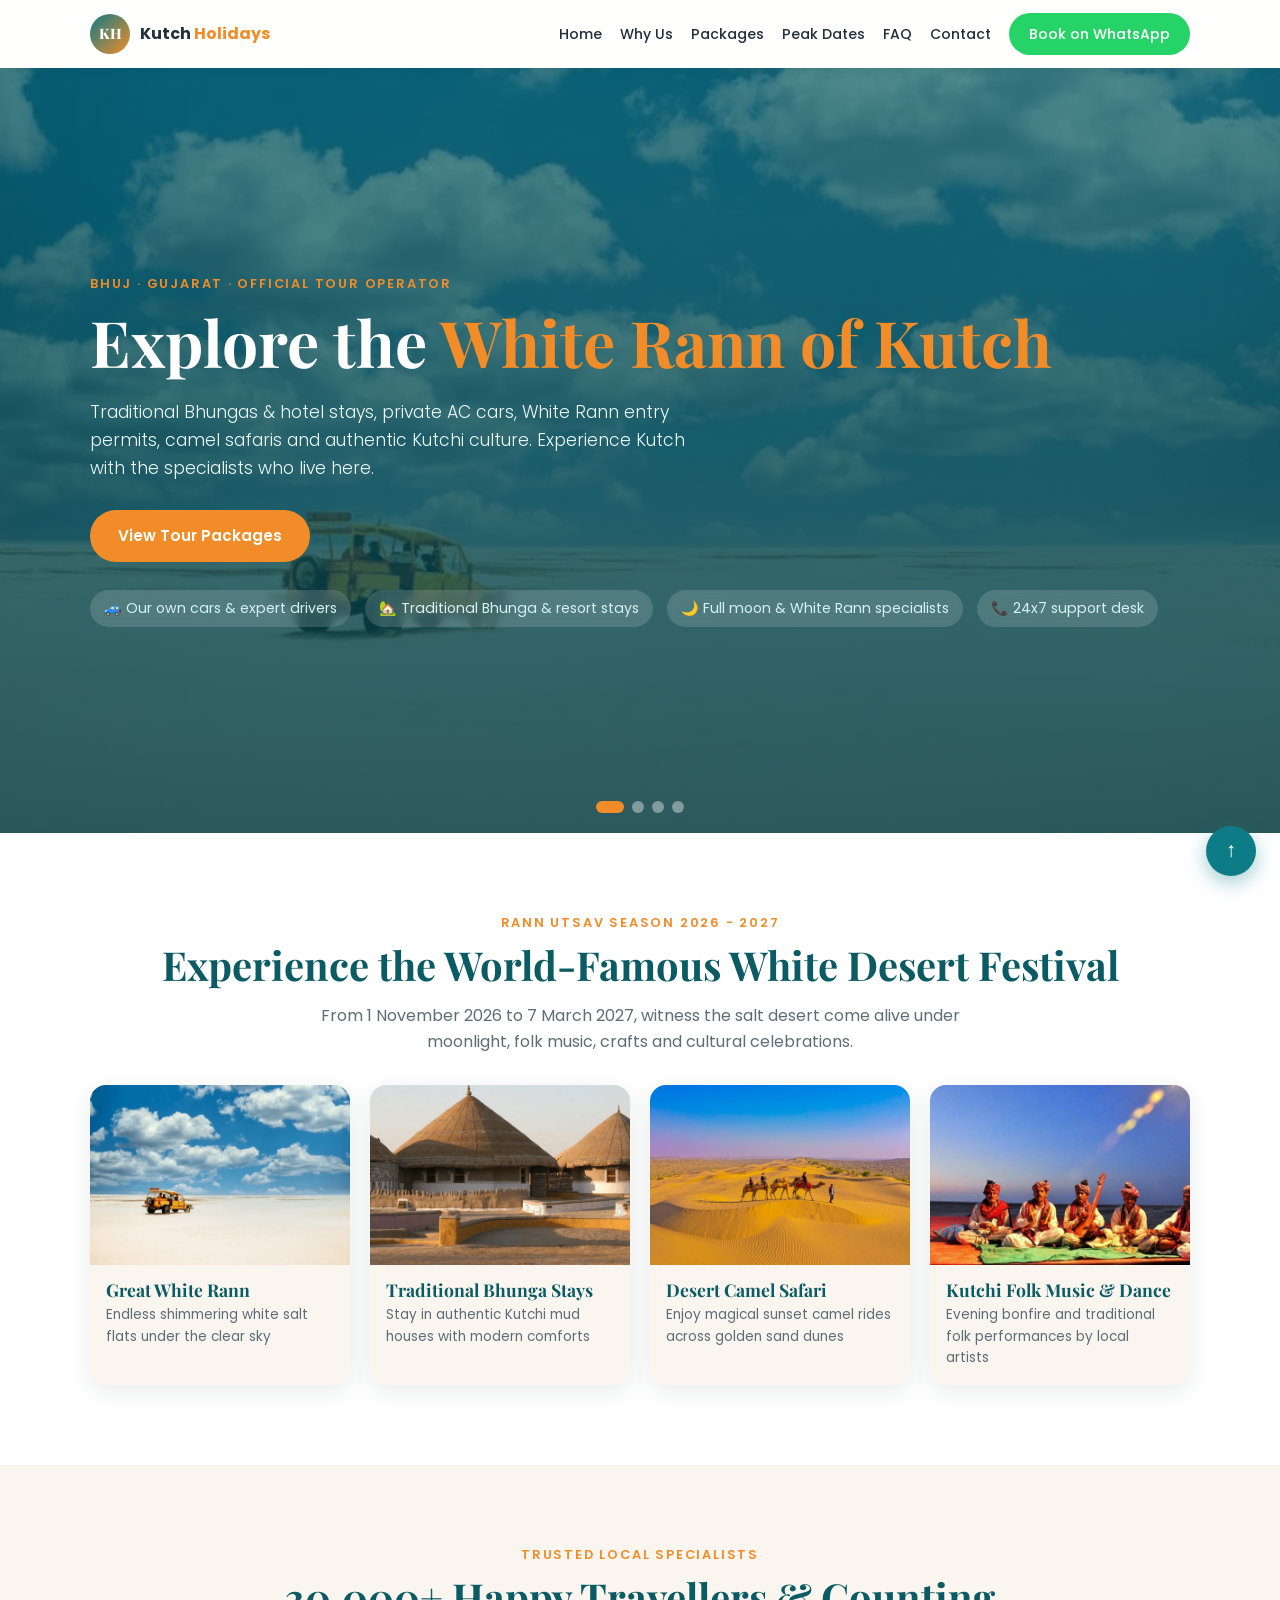
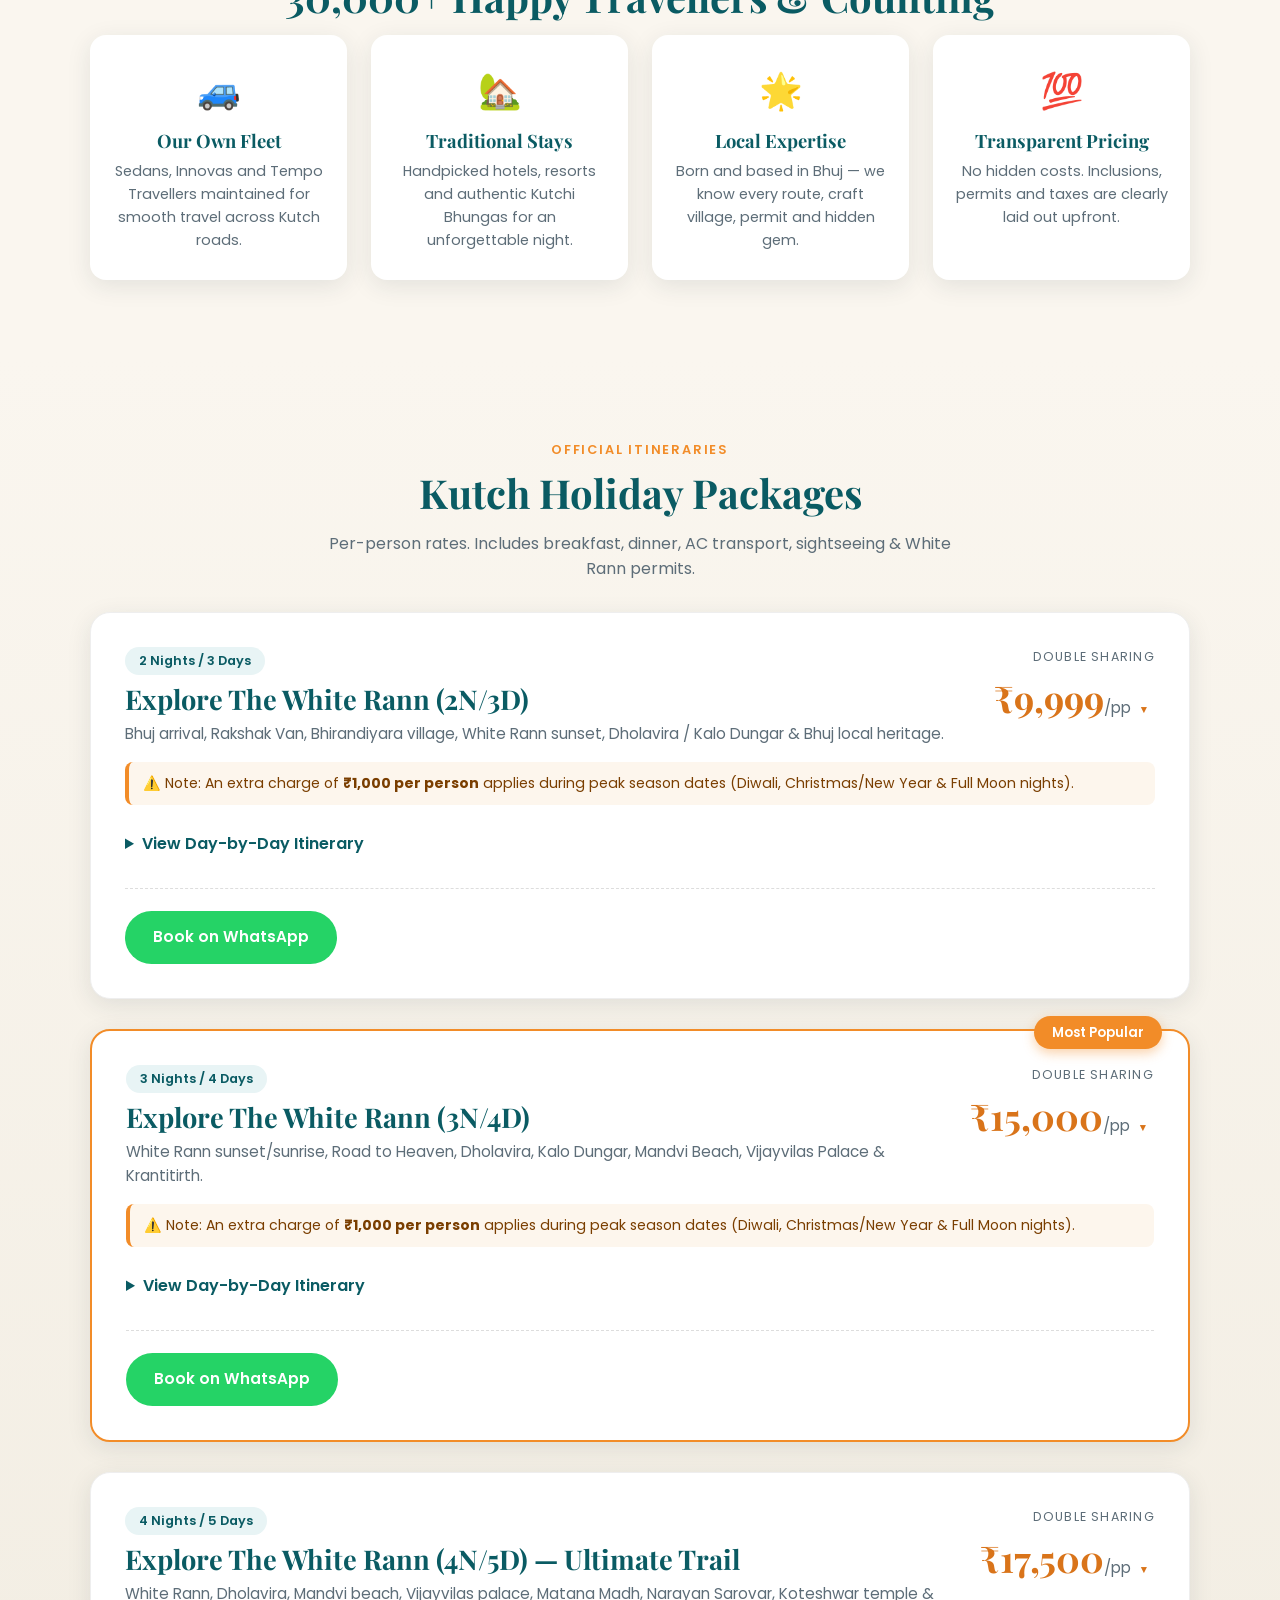
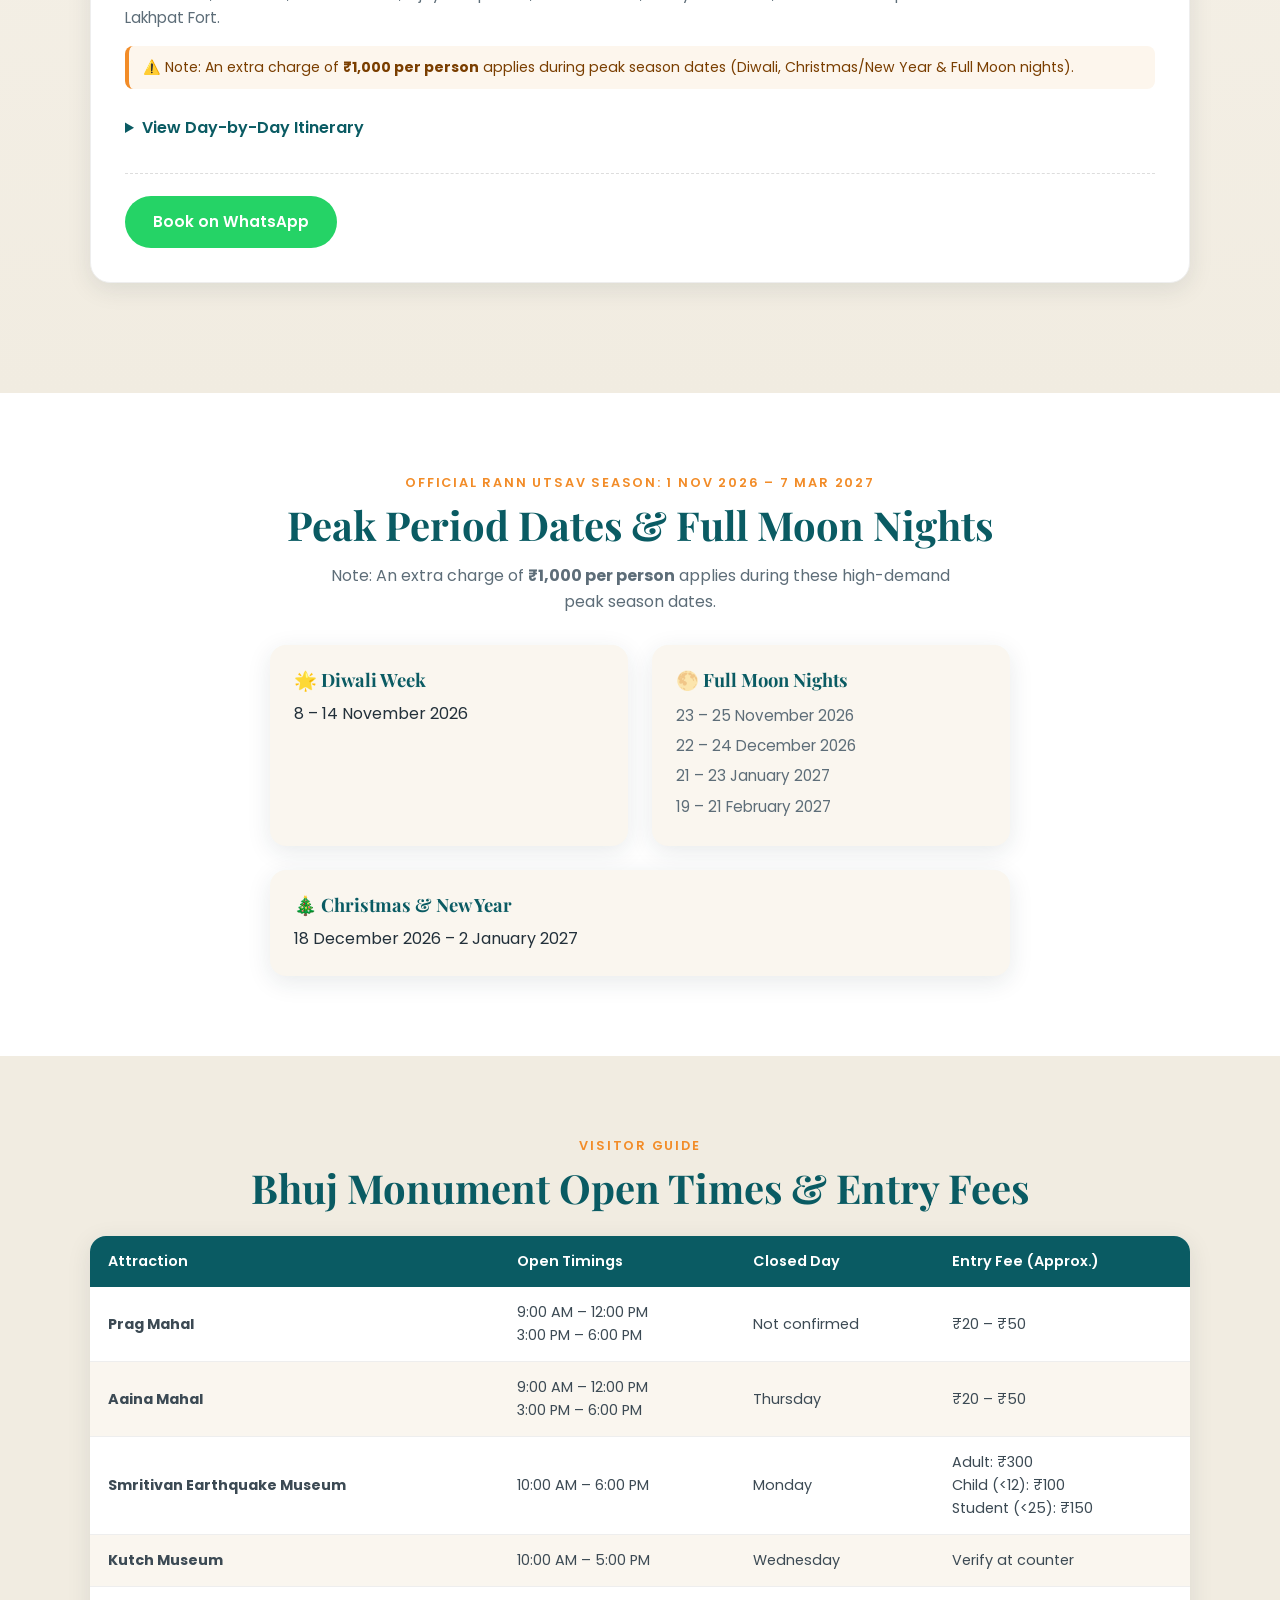
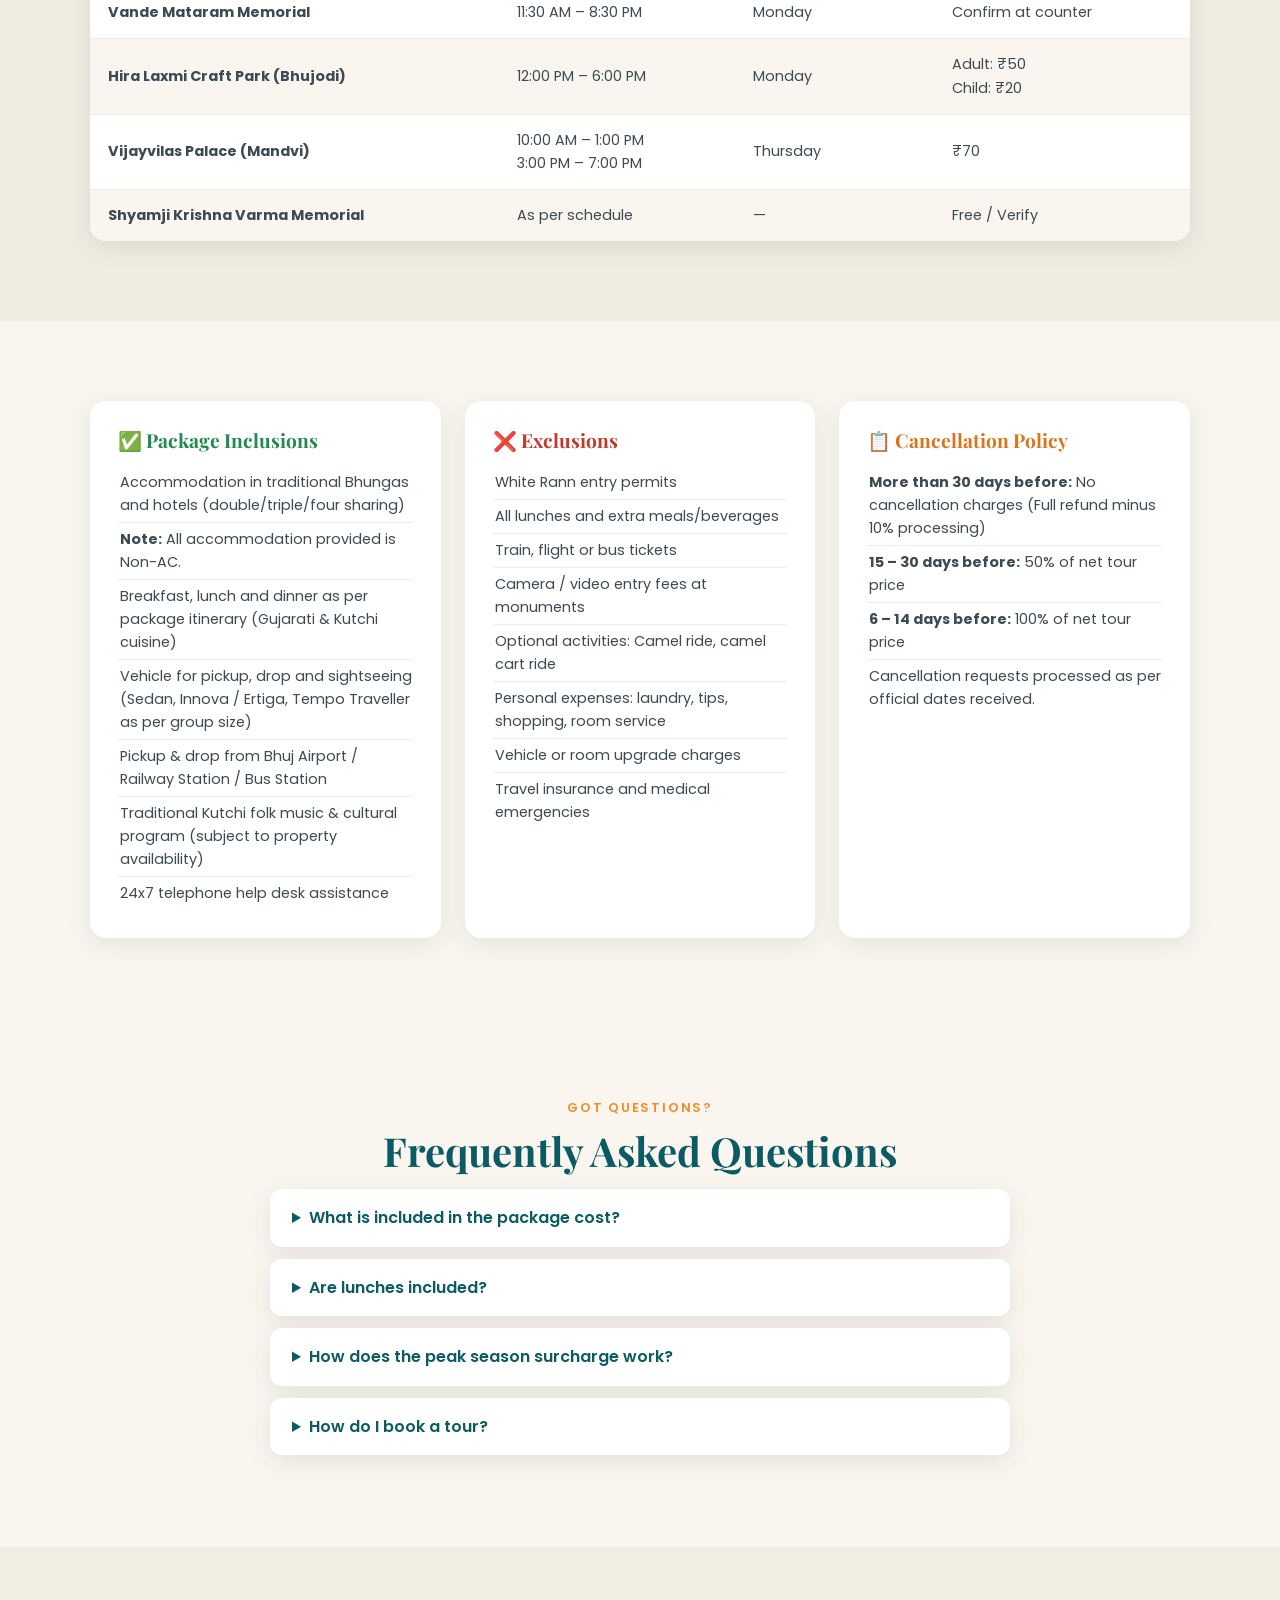
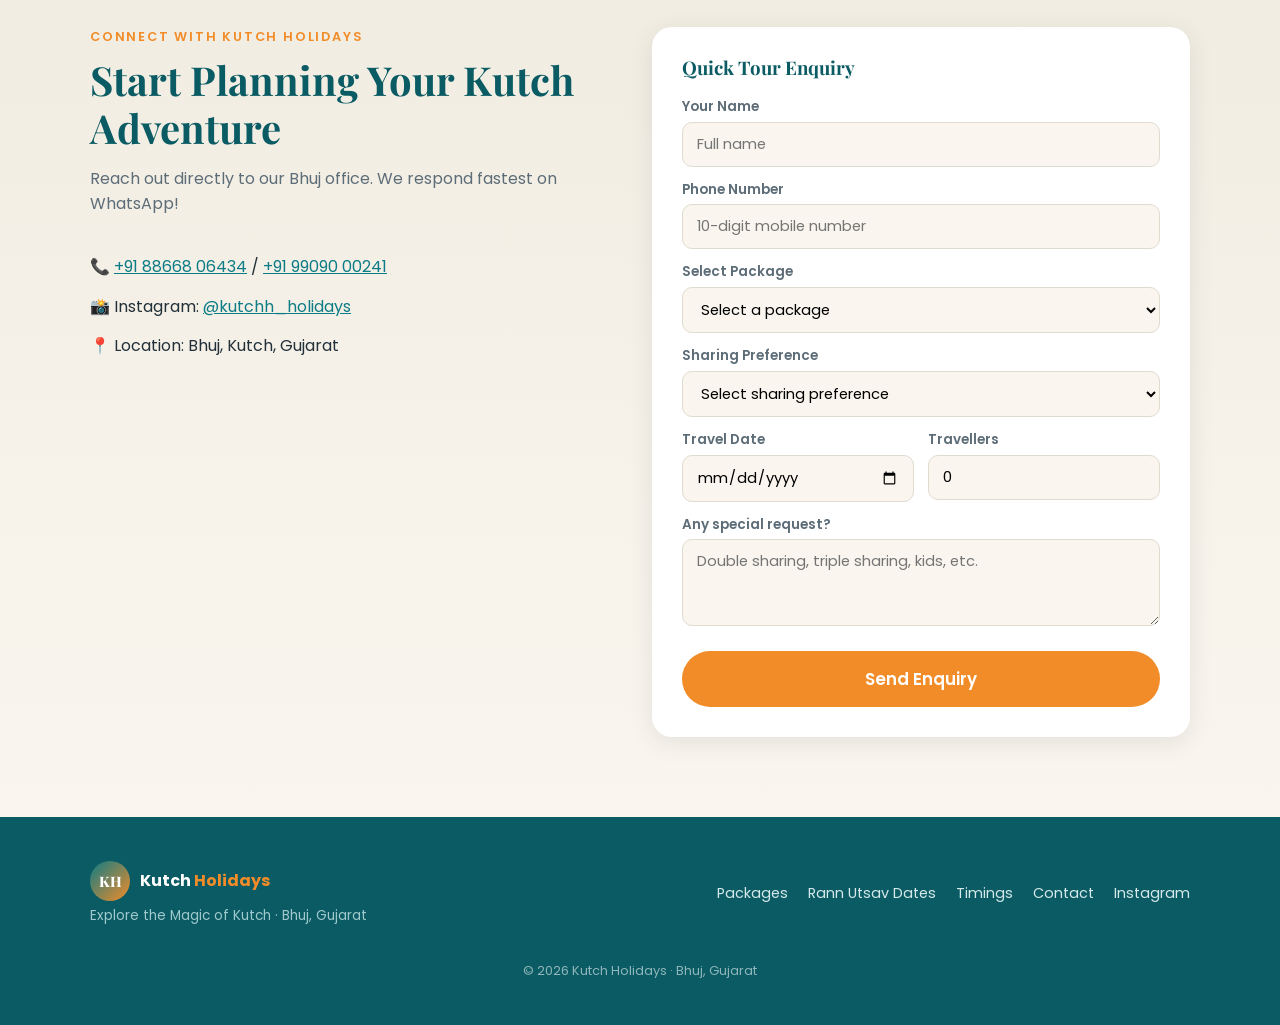
==== index.html @ d7c71728 "Move website files to root for GitHub Pages" ====
<!DOCTYPE html>
<html lang="en">
<head>
<meta charset="UTF-8">
<meta name="viewport" content="width=device-width, initial-scale=1.0">
<title>Kutch Holidays — Explore the Magic of Kutch | Bhuj, Gujarat</title>
<meta name="description" content="Official Kutch Holidays tour packages in Bhuj, Gujarat. 2N/3D, 3N/4D and 4N/5D trips to the Great White Rann, Rann Utsav, Dholavira, Kalo Dungar, Mandvi & craft villages.">
<link rel="preconnect" href="https://fonts.googleapis.com">
<link rel="preconnect" href="https://fonts.gstatic.com" crossorigin>
<link href="https://fonts.googleapis.com/css2?family=Poppins:wght@300;400;500;600;700;800&family=Playfair+Display:wght@600;700;800&display=swap" rel="stylesheet">
<link rel="stylesheet" href="style.css">
</head>
<body>

<!-- ============ NAVBAR ============ -->
<header class="navbar" id="navbar">
  <div class="container nav-inner">
    <a href="#home" class="brand">
      <span class="brand-mark">KH</span>
      <span class="brand-text">Kutch <em>Holidays</em></span>
    </a>
    <nav class="nav-links" id="navLinks">
      <a href="#home">Home</a>
      <a href="#about">Why Us</a>
      <a href="#packages">Packages</a>
      <a href="#peak-dates">Peak Dates</a>
      <a href="#faq">FAQ</a>
      <a href="#contact">Contact</a>
      <a class="btn btn-wa nav-cta" href="https://wa.me/918866806434?text=Hi%20Kutch%20Holidays!%20I%20want%20to%20plan%20a%20trip%20to%20Kutch." target="_blank" rel="noopener">Book on WhatsApp</a>
    </nav>
    <button class="hamburger" id="hamburger" aria-label="Menu">☰</button>
  </div>
</header>

<!-- ============ HERO WITH SLIDER ============ -->
<section class="hero" id="home">
  <!-- Automatic Image Slider Background using high-quality user photos -->
  <div class="hero-slider" id="heroSlider">
    <div class="slide active" style="background-image: linear-gradient(rgba(10,91,99,0.7), rgba(8,63,69,0.85)), url('images/white-rann.webp')"></div>
    <div class="slide" style="background-image: linear-gradient(rgba(10,91,99,0.7), rgba(8,63,69,0.85)), url('images/bhunga-stays.webp')"></div>
    <div class="slide" style="background-image: linear-gradient(rgba(10,91,99,0.7), rgba(8,63,69,0.85)), url('images/camel-safari.webp')"></div>
    <div class="slide" style="background-image: linear-gradient(rgba(10,91,99,0.7), rgba(8,63,69,0.85)), url('images/folk-music.webp')"></div>
  </div>

  <div class="container hero-content">
    <p class="eyebrow">Bhuj · Gujarat · Official Tour Operator</p>
    <h1>Explore the <span class="accent">White Rann of Kutch</span></h1>
    <p class="hero-sub">Traditional Bhungas & hotel stays, private AC cars, White Rann entry permits, camel safaris and authentic Kutchi culture. Experience Kutch with the specialists who live here.</p>
    <div class="hero-btns">
      <a href="#packages" class="btn btn-primary">View Tour Packages</a>
    </div>
    <ul class="hero-badges">
      <li>🚙 Our own cars & expert drivers</li>
      <li>🏡 Traditional Bhunga & resort stays</li>
      <li>🌙 Full moon & White Rann specialists</li>
      <li>📞 24x7 support desk</li>
    </ul>
  </div>

  <!-- Slider Dots Indicator -->
  <div class="slider-dots" id="sliderDots">
    <span class="dot active" onclick="currentSlide(0)"></span>
    <span class="dot" onclick="currentSlide(1)"></span>
    <span class="dot" onclick="currentSlide(2)"></span>
    <span class="dot" onclick="currentSlide(3)"></span>
  </div>
</section>

<!-- ============ RANN UTSAV BANNER SHOWCASE ============ -->
<section class="section rann-showcase" id="rann-utsav">
  <div class="container">
    <p class="eyebrow center">Rann Utsav Season 2026 - 2027</p>
    <h2 class="center">Experience the World-Famous White Desert Festival</h2>
    <p class="lead center">From 1 November 2026 to 7 March 2027, witness the salt desert come alive under moonlight, folk music, crafts and cultural celebrations.</p>

    <div class="rann-gallery-slider">
      <div class="rann-slide">
        <img src="images/white-rann.webp" alt="Great White Rann">
        <h3>Great White Rann</h3>
        <p>Endless shimmering white salt flats under the clear sky</p>
      </div>
      <div class="rann-slide">
        <img src="images/bhunga-stays.webp" alt="Traditional Bhunga Stays">
        <h3>Traditional Bhunga Stays</h3>
        <p>Stay in authentic Kutchi mud houses with modern comforts</p>
      </div>
      <div class="rann-slide">
        <img src="images/camel-safari.webp" alt="Desert Camel Safari">
        <h3>Desert Camel Safari</h3>
        <p>Enjoy magical sunset camel rides across golden sand dunes</p>
      </div>
      <div class="rann-slide">
        <img src="images/folk-music.webp" alt="Kutchi Folk Music & Dance">
        <h3>Kutchi Folk Music & Dance</h3>
        <p>Evening bonfire and traditional folk performances by local artists</p>
      </div>
    </div>
  </div>
</section>

<!-- ============ STATS / WHY KUTCH ============ -->
<section class="section about" id="about">
  <div class="container">
    <p class="eyebrow center">Trusted Local Specialists</p>
    <h2 class="center">30,000+ Happy Travellers & Counting</h2>
    <div class="grid grid-4 feature-grid">
      <div class="feature-card"><div class="feature-icon">🚙</div><h3>Our Own Fleet</h3><p>Sedans, Innovas and Tempo Travellers maintained for smooth travel across Kutch roads.</p></div>
      <div class="feature-card"><div class="feature-icon">🏡</div><h3>Traditional Stays</h3><p>Handpicked hotels, resorts and authentic Kutchi Bhungas for an unforgettable night.</p></div>
      <div class="feature-card"><div class="feature-icon">🌟</div><h3>Local Expertise</h3><p>Born and based in Bhuj — we know every route, craft village, permit and hidden gem.</p></div>
      <div class="feature-card"><div class="feature-icon">💯</div><h3>Transparent Pricing</h3><p>No hidden costs. Inclusions, permits and taxes are clearly laid out upfront.</p></div>
    </div>
  </div>
</section>

<!-- ============ PACKAGES ============ -->
<section class="section packages" id="packages">
  <div class="container">
    <p class="eyebrow center">Official Itineraries</p>
    <h2 class="center">Kutch Holiday Packages</h2>
    <p class="lead center">Per-person rates. Includes breakfast, dinner, AC transport, sightseeing & White Rann permits.</p>

    <!-- ---- Package 1 : 2N/3D ---- -->
    <article class="pkg-card" id="pkg-2n">
      <div class="pkg-head">
        <div class="pkg-title-block">
          <span class="pkg-days">2 Nights / 3 Days</span>
          <h3>Explore The White Rann (2N/3D)</h3>
          <p class="pkg-tagline">Bhuj arrival, Rakshak Van, Bhirandiyara village, White Rann sunset, Dholavira / Kalo Dungar & Bhuj local heritage.</p>
        </div>
        <div class="pkg-price-block">
          <span class="price-from" id="label-2n">Double Sharing</span>
          <div class="price-arrow-wrap" onclick="openRateModal('2N/3D Explore The White Rann', '₹9,999', '₹9,500', '₹9,000', 'price-2n', 'label-2n')">
            <span class="price" id="price-2n">₹9,999<span class="pp">/pp</span></span>
            <span class="dropdown-arrow">▼</span>
          </div>
        </div>
      </div>
      <p class="peak-note">⚠️ <em>Note: An extra charge of <strong>₹1,000 per person</strong> applies during peak season dates (Diwali, Christmas/New Year & Full Moon nights).</em></p>
      <details class="itin-toggle">
        <summary>View Day-by-Day Itinerary</summary>
        <ol class="itin">
          <li><strong>Day 1 · Arrival & White Rann Sunset</strong><br>Pickup from Bhuj Airport / Railway Station / Bus Station. Transfer to traditional Bhunga / cottage / tent in Kutch. Visit <em>Rakshak Van</em> (natural beauty & greenery) and <em>Bhirandiyara Village</em>. Proceed to the spectacular <em>Great White Rann</em> for sunset and photography. Enjoy craft stalls at Rann Utsav, optional camel/cart ride, and traditional Kutchi folk musical program with bonfire (subject to property availability). Dinner and overnight stay in Kutch. <em>(Dinner included)</em></li>
          <li><strong>Day 2 · Rann Sunrise, Kalo Dungar & Dholavira</strong><br>Early morning sunrise view at White Rann, return for breakfast. Drive through <em>Road to Heaven</em> (subject to operational status). Explore <em>Dholavira</em> (Indus Valley Civilization archaeological site), <em>Kalo Dungar</em> (Black Hill, highest point in Kutch), Guru Dattatreya Temple, and Magnetic Hill. Return to hotel. Dinner and overnight stay in Kutch. <em>(Breakfast & Dinner)</em></li>
          <li><strong>Day 3 · Bhuj Local Sightseeing & Departure</strong><br>Breakfast and check-out. Bhuj local sightseeing covering <em>Swaminarayan Temple</em>, <em>Aaina Mahal</em> (mirror work, closed Thursdays), <em>Prag Mahal</em>, <em>Kutch Museum</em> (closed Wednesdays), <em>Vande Mataram Memorial</em> (closed Mondays), <em>Hira Laxmi Memorial Craft Park</em> (closed Mondays), and <em>Bhujodi Craft Village</em>. Drop at Bhuj Airport / Railway Station. Tour ends with wonderful memories! <em>(Breakfast included)</em></li>
        </ol>
      </details>
      <div class="pkg-foot">
        <a class="btn btn-wa" href="https://wa.me/918866806434?text=Hi%20Kutch%20Holidays!%20I%20am%20interested%20in%20the%202N%2F3D%20Explore%20The%20White%20Rann%20package.%20Please%20share%20availability." target="_blank" rel="noopener">Book on WhatsApp</a>
      </div>
    </article>

    <!-- ---- Package 2 : 3N/4D (Most Popular) ---- -->
    <article class="pkg-card popular" id="pkg-3n">
      <div class="ribbon">Most Popular</div>
      <div class="pkg-head">
        <div class="pkg-title-block">
          <span class="pkg-days">3 Nights / 4 Days</span>
          <h3>Explore The White Rann (3N/4D)</h3>
          <p class="pkg-tagline">White Rann sunset/sunrise, Road to Heaven, Dholavira, Kalo Dungar, Mandvi Beach, Vijayvilas Palace & Krantitirth.</p>
        </div>
        <div class="pkg-price-block">
          <span class="price-from" id="label-3n">Double Sharing</span>
          <div class="price-arrow-wrap" onclick="openRateModal('3N/4D Explore The White Rann', '₹15,000', '₹14,000', '₹13,000', 'price-3n', 'label-3n')">
            <span class="price" id="price-3n">₹15,000<span class="pp">/pp</span></span>
            <span class="dropdown-arrow">▼</span>
          </div>
        </div>
      </div>
      <p class="peak-note">⚠️ <em>Note: An extra charge of <strong>₹1,000 per person</strong> applies during peak season dates (Diwali, Christmas/New Year & Full Moon nights).</em></p>
      <details class="itin-toggle">
        <summary>View Day-by-Day Itinerary</summary>
        <ol class="itin">
          <li><strong>Day 1 · Arrival, Rakshak Van & White Rann Sunset</strong><br>Pickup from Bhuj Airport / Railway Station / Bus Station. Check-in at traditional Bhunga / cottage / tent. Visit Rakshak Van and Bhirandiyara Village. Proceed to Great White Rann for sunset, Rann Utsav crafts, optional camel ride, folk music & bonfire. Overnight in Kutch. <em>(Dinner included)</em></li>
          <li><strong>Day 2 · Rann Sunrise, Road to Heaven, Dholavira & Kalo Dungar</strong><br>Sunrise at White Rann, breakfast at resort. Drive along Road to Heaven and Road to Infinity. Explore Dholavira Indus Valley site, Kalo Dungar (highest point), Dattatreya Temple, and Magnetic Hill. Overnight stay in Kutch. <em>(Breakfast & Dinner)</em></li>
          <li><strong>Day 3 · Mandvi Beach, Vijayvilas Palace & Krantitirth</strong><br>Breakfast at hotel. Drive to Mandvi — relax at scenic Mandvi Beach by the Arabian Sea. Visit historic <em>Vijayvilas Palace</em> with its royal architecture. Visit <em>Krantitirth</em> (Shyamji Krishna Varma Memorial) to learn about freedom fighters. Return to Bhuj for overnight stay. <em>(Breakfast & Dinner)</em></li>
          <li><strong>Day 4 · Bhuj Local Sightseeing & Departure</strong><br>Breakfast and check-out. Visit Swaminarayan Temple, Aaina Mahal, Prag Mahal, Kutch Museum, Vande Mataram Memorial, Hira Laxmi Craft Park, and Bhujodi craft village. Drop at Bhuj Airport / Railway Station. <em>(Breakfast included)</em></li>
        </ol>
      </details>
      <div class="pkg-foot">
        <a class="btn btn-wa" href="https://wa.me/918866806434?text=Hi%20Kutch%20Holidays!%20I%20am%20interested%20in%20the%203N%2F4D%20Explore%20The%20White%20Rann%20package.%20Please%20share%20availability." target="_blank" rel="noopener">Book on WhatsApp</a>
      </div>
    </article>

    <!-- ---- Package 3 : 4N/5D ---- -->
    <article class="pkg-card" id="pkg-4n">
      <div class="pkg-head">
        <div class="pkg-title-block">
          <span class="pkg-days">4 Nights / 5 Days</span>
          <h3>Explore The White Rann (4N/5D) — Ultimate Trail</h3>
          <p class="pkg-tagline">White Rann, Dholavira, Mandvi beach, Vijayvilas palace, Matana Madh, Narayan Sarovar, Koteshwar temple & Lakhpat Fort.</p>
        </div>
        <div class="pkg-price-block">
          <span class="price-from" id="label-4n">Double Sharing</span>
          <div class="price-arrow-wrap" onclick="openRateModal('4N/5D Explore The White Rann', '₹17,500', '₹16,500', '₹15,500', 'price-4n', 'label-4n')">
            <span class="price" id="price-4n">₹17,500<span class="pp">/pp</span></span>
            <span class="dropdown-arrow">▼</span>
          </div>
        </div>
      </div>
      <p class="peak-note">⚠️ <em>Note: An extra charge of <strong>₹1,000 per person</strong> applies during peak season dates (Diwali, Christmas/New Year & Full Moon nights).</em></p>
      <details class="itin-toggle">
        <summary>View Day-by-Day Itinerary</summary>
        <ol class="itin">
          <li><strong>Day 1 · Arrival, Rakshak Van & White Rann Sunset</strong><br>Pickup from Bhuj, check-in at traditional Bhunga/cottage. Visit Rakshak Van, Bhirandiyara Village, Great White Rann sunset, craft stalls, cultural folk program & bonfire. Overnight stay. <em>(Dinner included)</em></li>
          <li><strong>Day 2 · Sunrise, Road to Heaven, Dholavira & Kalo Dungar</strong><br>White Rann sunrise, breakfast. Road to Heaven, Dholavira Indus Valley site, Kalo Dungar Black Hill, Dattatreya Temple & Magnetic Hill. Overnight stay. <em>(Breakfast & Dinner)</em></li>
          <li><strong>Day 3 · Mandvi Beach, Vijayvilas Palace & Krantitirth</strong><br>Breakfast, drive to Mandvi. Mandvi Beach coastal relaxation, Vijayvilas Palace royal architecture, Krantitirth patriotic memorial. Return to Bhuj for overnight stay. <em>(Breakfast & Dinner)</em></li>
          <li><strong>Day 4 · Matana Madh, Narayan Sarovar, Koteshwar & Lakhpat Fort</strong><br>Breakfast at hotel. Visit sacred pilgrimage site <em>Matana Madh</em>, holy <em>Narayan Sarovar</em> lake, <em>Koteshwar Mahadev Temple</em> near the Arabian Sea, and historic <em>Lakhpat Fort</em> with stunning border views. Return to Bhuj for overnight stay. <em>(Breakfast & Dinner)</em></li>
          <li><strong>Day 5 · Bhuj Local Sightseeing & Departure</strong><br>Breakfast and check-out. Bhuj local sightseeing: Swaminarayan Temple, Aaina Mahal, Prag Mahal, Kutch Museum, Vande Mataram Memorial, Hira Laxmi Craft Park, Bhujodi craft village. Drop at Bhuj Airport / Railway Station. Tour ends! <em>(Breakfast included)</em></li>
        </ol>
      </details>
      <div class="pkg-foot">
        <a class="btn btn-wa" href="https://wa.me/918866806434?text=Hi%20Kutch%20Holidays!%20I%20am%20interested%20in%20the%204N%2F5D%20Explore%20The%20White%20Rann%20package.%20Please%20share%20availability." target="_blank" rel="noopener">Book on WhatsApp</a>
      </div>
    </article>
  </div>
</section>

<!-- ============ RATE CHECK POPUP MODAL ============ -->
<div class="modal-overlay" id="rateModal">
  <div class="modal-card">
    <button class="modal-close" onclick="closeRateModal()">✕</button>
    <h3 id="modalPkgTitle">Package Rates</h3>
    <p class="modal-subtitle">Select your sharing preference below:</p>

    <div class="modal-select-group">
      <label>Sharing Type</label>
      <select id="sharingSelect" onchange="updateSharingRate()">
        <option value="double">Double Sharing</option>
        <option value="triple">Triple Sharing</option>
        <option value="four">Four Sharing</option>
      </select>
    </div>

    <div class="modal-price-box">
      <span class="modal-price-label">Per Person Rate</span>
      <span class="modal-price-val" id="modalPriceVal">₹9,999</span>
    </div>

    <div class="modal-note">
      ⚠️ <strong>Peak Season Note:</strong> An extra charge of <strong>₹1,000 per person</strong> applies during Diwali, Christmas/New Year and Full Moon nights.
    </div>

    <div class="modal-actions">
      <button class="btn btn-primary" style="width:100%" onclick="applyCustomPackageInquiry()">Custom Package Inquiry</button>
    </div>
  </div>
</div>

<!-- ============ RANN UTSAV PEAK DATES ============ -->
<section class="section peak-section" id="peak-dates">
  <div class="container narrow">
    <p class="eyebrow center">Official Rann Utsav Season: 1 Nov 2026 – 7 Mar 2027</p>
    <h2 class="center">Peak Period Dates & Full Moon Nights</h2>
    <p class="center lead">Note: An extra charge of <strong>₹1,000 per person</strong> applies during these high-demand peak season dates.</p>
    <div class="grid grid-2 peak-grid">
      <div class="peak-card">
        <h3>🌟 Diwali Week</h3>
        <p>8 – 14 November 2026</p>
      </div>
      <div class="peak-card">
        <h3>🌕 Full Moon Nights</h3>
        <ul>
          <li>23 – 25 November 2026</li>
          <li>22 – 24 December 2026</li>
          <li>21 – 23 January 2027</li>
          <li>19 – 21 February 2027</li>
        </ul>
      </div>
      <div class="peak-card" style="grid-column:1/-1">
        <h3>🎄 Christmas & New Year</h3>
        <p>18 December 2026 – 2 January 2027</p>
      </div>
    </div>
  </div>
</section>

<!-- ============ MONUMENT TIMINGS ============ -->
<section class="section monument-section" id="monuments">
  <div class="container">
    <p class="eyebrow center">Visitor Guide</p>
    <h2 class="center">Bhuj Monument Open Times & Entry Fees</h2>
    <div class="table-wrap">
      <table class="monument-table">
        <thead>
          <tr>
            <th>Attraction</th>
            <th>Open Timings</th>
            <th>Closed Day</th>
            <th>Entry Fee (Approx.)</th>
          </tr>
        </thead>
        <tbody>
          <tr>
            <td><strong>Prag Mahal</strong></td>
            <td>9:00 AM – 12:00 PM<br>3:00 PM – 6:00 PM</td>
            <td>Not confirmed</td>
            <td>₹20 – ₹50</td>
          </tr>
          <tr>
            <td><strong>Aaina Mahal</strong></td>
            <td>9:00 AM – 12:00 PM<br>3:00 PM – 6:00 PM</td>
            <td>Thursday</td>
            <td>₹20 – ₹50</td>
          </tr>
          <tr>
            <td><strong>Smritivan Earthquake Museum</strong></td>
            <td>10:00 AM – 6:00 PM</td>
            <td>Monday</td>
            <td>Adult: ₹300<br>Child (&lt;12): ₹100<br>Student (&lt;25): ₹150</td>
          </tr>
          <tr>
            <td><strong>Kutch Museum</strong></td>
            <td>10:00 AM – 5:00 PM</td>
            <td>Wednesday</td>
            <td>Verify at counter</td>
          </tr>
          <tr>
            <td><strong>Vande Mataram Memorial</strong></td>
            <td>11:30 AM – 8:30 PM</td>
            <td>Monday</td>
            <td>Confirm at counter</td>
          </tr>
          <tr>
            <td><strong>Hira Laxmi Craft Park (Bhujodi)</strong></td>
            <td>12:00 PM – 6:00 PM</td>
            <td>Monday</td>
            <td>Adult: ₹50<br>Child: ₹20</td>
          </tr>
          <tr>
            <td><strong>Vijayvilas Palace (Mandvi)</strong></td>
            <td>10:00 AM – 1:00 PM<br>3:00 PM – 7:00 PM</td>
            <td>Thursday</td>
            <td>₹70</td>
          </tr>
          <tr>
            <td><strong>Shyamji Krishna Varma Memorial</strong></td>
            <td>As per schedule</td>
            <td>—</td>
            <td>Free / Verify</td>
          </tr>
        </tbody>
      </table>
    </div>
  </div>
</section>

<!-- ============ INCLUSIONS / EXCLUSIONS / TERMS ============ -->
<section class="section info-band">
  <div class="container grid grid-3">
    <div class="info-card green">
      <h3>✅ Package Inclusions</h3>
      <ul>
        <li>Accommodation in traditional Bhungas and hotels (double/triple/four sharing)</li>
        <li><strong>Note:</strong> All accommodation provided is Non-AC.</li>
        <li>Breakfast, lunch and dinner as per package itinerary (Gujarati & Kutchi cuisine)</li>
        <li>Vehicle for pickup, drop and sightseeing (Sedan, Innova / Ertiga, Tempo Traveller as per group size)</li>
        <li>Pickup & drop from Bhuj Airport / Railway Station / Bus Station</li>
        <li>Traditional Kutchi folk music & cultural program (subject to property availability)</li>
        <li>24x7 telephone help desk assistance</li>
      </ul>
    </div>
    <div class="info-card red">
      <h3>❌ Exclusions</h3>
      <ul>
        <li>White Rann entry permits</li>
        <li>All lunches and extra meals/beverages</li>
        <li>Train, flight or bus tickets</li>
        <li>Camera / video entry fees at monuments</li>
        <li>Optional activities: Camel ride, camel cart ride</li>
        <li>Personal expenses: laundry, tips, shopping, room service</li>
        <li>Vehicle or room upgrade charges</li>
        <li>Travel insurance and medical emergencies</li>
      </ul>
    </div>
    <div class="info-card amber">
      <h3>📋 Cancellation Policy</h3>
      <ul>
        <li><strong>More than 30 days before:</strong> No cancellation charges (Full refund minus 10% processing)</li>
        <li><strong>15 – 30 days before:</strong> 50% of net tour price</li>
        <li><strong>6 – 14 days before:</strong> 100% of net tour price</li>
        <li>Cancellation requests processed as per official dates received.</li>
      </ul>
    </div>
  </div>
</section>

<!-- ============ FAQ ============ -->
<section class="section faq" id="faq">
  <div class="container narrow">
    <p class="eyebrow center">Got questions?</p>
    <h2 class="center">Frequently Asked Questions</h2>
    <details><summary>What is included in the package cost?</summary><p>All hotel/Bhunga stays (Non-AC), breakfast & dinner as per package itinerary, vehicle transport with driver for all sightseeing, station/airport transfers, and White Rann permits.</p></details>
    <details><summary>Are lunches included?</summary><p>Lunches are not included in the standard package so you can explore local Kutchi food and street delicacies during sightseeing at your own pace.</p></details>
    <details><summary>How does the peak season surcharge work?</summary><p>During Diwali, Christmas & New Year, and Full Moon nights, rates are ₹1,000 extra per person due to high resort demand during Rann Utsav.</p></details>
    <details><summary>How do I book a tour?</summary><p>You can instantly message us on WhatsApp at <strong>99090 00241</strong> or <strong>88668 06434</strong> with your travel dates and group size. We confirm availability within minutes.</p></details>
  </div>
</section>

<!-- ============ CONTACT / ENQUIRY ============ -->
<section class="section contact" id="contact">
  <div class="container grid grid-2 contact-grid">
    <div>
      <p class="eyebrow">Connect With Kutch Holidays</p>
      <h2>Start Planning Your Kutch Adventure</h2>
      <p class="lead">Reach out directly to our Bhuj office. We respond fastest on WhatsApp!</p>
      <ul class="contact-list">
        <li>📞 <a href="tel:+918866806434">+91 88668 06434</a> / <a href="tel:+919909000241">+91 99090 00241</a></li>
        <li>📸 Instagram: <a href="https://instagram.com/kutchh_holidays" target="_blank" rel="noopener">@kutchh_holidays</a></li>
        <li>📍 Location: Bhuj, Kutch, Gujarat</li>
      </ul>
    </div>
    <form class="enquiry-form" id="enquiryForm" action="https://formspree.io/f/YOUR_FORM_ID" method="POST">
      <h3>Quick Tour Enquiry</h3>
      <label>Your Name<input type="text" name="name" required placeholder="Full name" oninput="this.value = this.value.replace(/[0-9]/g, '')"></label>
      <label>Phone Number<input type="tel" name="phone" required placeholder="10-digit mobile number" pattern="[0-9]{10}" title="Please enter a 10-digit mobile number" maxlength="10" oninput="this.value = this.value.replace(/[^0-9]/g, '')"></label>
      <label>Select Package
        <select name="package" id="packageSelect" required>
          <option value="" disabled selected>Select a package</option>
          <option>2N/3D Explore The White Rann</option>
          <option>3N/4D Explore The White Rann</option>
          <option>4N/5D Explore The White Rann</option>
          <option>Custom Itinerary / Other</option>
        </select>
      </label>
      <label>Sharing Preference
        <select name="sharing" id="sharingFormSelect" required>
          <option value="" disabled selected>Select sharing preference</option>
          <option value="double">Double Sharing</option>
          <option value="triple">Triple Sharing</option>
          <option value="four">Four Sharing</option>
        </select>
      </label>
      <div class="form-row">
        <label>Travel Date<input type="date" name="date" id="dateInput" required></label>
        <label>Travellers<input type="number" name="travellers" id="travellersInput" min="1" value="0" required></label>
      </div>
      <label>Any special request?<textarea name="message" rows="3" placeholder="Double sharing, triple sharing, kids, etc." required></textarea></label>
      <button type="submit" class="btn btn-primary big">Send Enquiry</button>
    </form>
  </div>
</section>

<!-- ============ FOOTER ============ -->
<footer class="footer">
  <div class="container footer-inner">
    <div>
      <a href="#home" class="brand light"><span class="brand-mark">KH</span><span class="brand-text">Kutch <em>Holidays</em></span></a>
      <p class="tagline">Explore the Magic of Kutch · Bhuj, Gujarat</p>
    </div>
    <div class="footer-links">
      <a href="#packages">Packages</a>
      <a href="#peak-dates">Rann Utsav Dates</a>
      <a href="#monuments">Timings</a>
      <a href="#contact">Contact</a>
      <a href="https://instagram.com/kutchh_holidays" target="_blank" rel="noopener">Instagram</a>
    </div>
    <p class="copyright">© 2026 Kutch Holidays · Bhuj, Gujarat</p>
  </div>
</footer>

<a class="up-float" href="#home" aria-label="Back to top">↑</a>

<script src="script.js"></script>
</body>
</html>
---- style.css ----
/* ===== Kutch Holidays — brand palette from logo ===== */
:root{
  --teal:#0e7c86;
  --teal-dark:#0a5b63;
  --orange:#f28c28;
  --orange-dark:#d9741a;
  --sand:#faf6ef;
  --ink:#22303a;
  --muted:#5d6d78;
  --white:#ffffff;
  --radius:16px;
  --shadow:0 6px 24px rgba(34,48,58,.10);
}
*{margin:0;padding:0;box-sizing:border-box;scrollbar-width:none;-ms-overflow-style:none}
*::-webkit-scrollbar{display:none;width:0;height:0}
html{scroll-behavior:smooth;scrollbar-width:none;-ms-overflow-style:none}
html::-webkit-scrollbar{display:none;width:0;height:0}
body{font-family:'Poppins',sans-serif;color:var(--ink);background:var(--sand);line-height:1.6;scrollbar-width:none;-ms-overflow-style:none}
body::-webkit-scrollbar{display:none;width:0;height:0}
h1,h2,h3{font-family:'Playfair Display',serif;line-height:1.2}
img{max-width:100%;height:auto;display:block}
a{color:var(--teal)}
.container{width:100%;max-width:1140px;margin:0 auto;padding:0 20px}
.narrow{max-width:780px}
.center{text-align:center}
.section{padding:80px 0}
.eyebrow{color:var(--orange);font-weight:600;text-transform:uppercase;letter-spacing:.14em;font-size:.8rem;margin-bottom:8px}
h2{font-size:clamp(1.7rem,3.5vw,2.5rem);margin-bottom:14px;color:var(--teal-dark)}
.lead{color:var(--muted);max-width:640px;margin:0 auto 30px}
.note{color:var(--muted);font-size:.85rem}

/* ===== Buttons ===== */
.btn{display:inline-block;padding:12px 26px;border-radius:999px;font-weight:600;font-size:.95rem;
  text-decoration:none;border:2px solid transparent;cursor:pointer;transition:.2s;font-family:'Poppins',sans-serif}
.btn.big{padding:15px 34px;font-size:1.05rem}
.btn-primary{background:var(--orange);color:#fff}
.btn-primary:hover{background:var(--orange-dark);transform:translateY(-2px)}
.btn-wa{background:#25d366;color:#fff}
.btn-wa:hover{background:#1eb857;transform:translateY(-2px)}
.btn-outline{border-color:var(--teal);color:var(--teal);background:transparent}
.btn-outline:hover{background:var(--teal);color:#fff}

/* ===== Seamless Price & Arrow Dropdown Trigger ===== */
.price-arrow-wrap{display:inline-flex;align-items:baseline;gap:6px;cursor:pointer;padding:2px 6px;border-radius:8px;transition:.2s}
.price-arrow-wrap:hover{background:rgba(242,140,40,.08)}
.price{font-family:'Playfair Display',serif;font-size:2.3rem;font-weight:700;color:var(--orange-dark)}
.pp{font-size:.95rem;color:var(--muted);font-family:'Poppins',sans-serif;font-weight:400}
.dropdown-arrow{font-size:.65rem;color:var(--orange-dark);font-family:'Poppins',sans-serif;font-weight:600;
  vertical-align:middle;margin-left:2px;display:inline-block;transition:transform .2s}
.price-arrow-wrap:hover .dropdown-arrow{transform:translateY(2px)}

/* ===== Navbar ===== */
.navbar{position:sticky;top:0;z-index:50;background:rgba(255,255,255,.94);backdrop-filter:blur(8px);box-shadow:0 2px 12px rgba(0,0,0,.06)}
.nav-inner{display:flex;align-items:center;justify-content:space-between;height:68px}
.brand{display:flex;align-items:center;gap:10px;text-decoration:none;color:var(--ink);font-weight:700}
.brand-mark{width:40px;height:40px;border-radius:50%;background:linear-gradient(135deg,var(--teal),var(--orange));
  color:#fff;display:grid;place-items:center;font-weight:800;font-size:.9rem;font-family:'Playfair Display',serif}
.brand-text em{color:var(--orange);font-style:normal}
.nav-links{display:flex;align-items:center;gap:18px}
.nav-links a{text-decoration:none;color:var(--ink);font-weight:500;font-size:.88rem}
.nav-links a:hover{color:var(--teal)}
.nav-cta{color:#fff!important;padding:8px 18px}
.hamburger{display:none;background:none;border:none;font-size:1.6rem;color:var(--teal-dark);cursor:pointer}

/* ===== Hero with Auto-Sliding Background ===== */
.hero{position:relative;min-height:85vh;display:flex;align-items:center;color:#fff;overflow:hidden}
.hero-slider{position:absolute;inset:0;z-index:1}
.hero-slider .slide{position:absolute;inset:0;background-size:cover;background-position:center;
  opacity:0;transition:opacity 1.2s ease-in-out;transform:scale(1.03)}
.hero-slider .slide.active{opacity:1;transform:scale(1)}
.hero-content{position:relative;z-index:2;padding:90px 20px 70px;width:100%}
.hero h1{font-size:clamp(2.3rem,6vw,4rem);margin:10px 0 18px}
.accent{color:var(--orange)}
.hero-sub{max-width:620px;font-size:1.08rem;font-weight:300;color:#eafafb}
.hero-btns{display:flex;gap:14px;flex-wrap:wrap;margin:28px 0}
.hero-badges{list-style:none;display:flex;gap:14px;flex-wrap:wrap;font-size:.88rem;color:#d5f1f3;margin-bottom:20px}
.hero-badges li{background:rgba(255,255,255,.15);backdrop-filter:blur(4px);padding:7px 14px;border-radius:999px}
.slider-dots{position:absolute;bottom:20px;left:50%;transform:translateX(-50%);z-index:3;display:flex;gap:8px}
.slider-dots .dot{width:12px;height:12px;border-radius:50%;background:rgba(255,255,255,.4);cursor:pointer;transition:.3s}
.slider-dots .dot.active{background:var(--orange);width:28px;border-radius:6px}

/* ===== Rann Showcase Grid ===== */
.rann-showcase{background:var(--white)}
.rann-gallery-slider{display:grid;grid-template-columns:repeat(4,1fr);gap:20px;margin-top:30px}
.rann-slide{background:var(--sand);border-radius:var(--radius);overflow:hidden;box-shadow:var(--shadow);transition:.3s}
.rann-slide:hover{transform:translateY(-6px)}
.rann-slide img{width:100%;height:180px;object-fit:cover}
.rann-slide h3{font-size:1.1rem;color:var(--teal-dark);padding:14px 16px 4px}
.rann-slide p{font-size:.85rem;color:var(--muted);padding:0 16px 16px}

/* ===== Grids / features ===== */
.grid{display:grid;gap:24px}
.grid-2{grid-template-columns:repeat(2,1fr)}
.grid-3{grid-template-columns:repeat(3,1fr)}
.grid-4{grid-template-columns:repeat(4,1fr)}
.feature-card{background:#fff;border-radius:var(--radius);padding:28px 22px;box-shadow:var(--shadow);text-align:center}
.feature-icon{font-size:2.2rem;margin-bottom:10px}
.feature-card h3{color:var(--teal-dark);font-size:1.15rem;margin-bottom:8px}
.feature-card p{color:var(--muted);font-size:.9rem}

/* ===== Packages ===== */
.packages{background:linear-gradient(180deg,var(--sand) 0%,#f1ece1 100%)}
.pkg-card{position:relative;background:#fff;border-radius:20px;box-shadow:var(--shadow);
  padding:34px;margin:30px 0;border:1px solid #eee}
.pkg-card.popular{border:2px solid var(--orange)}
.ribbon{position:absolute;top:-15px;right:26px;background:var(--orange);color:#fff;
  padding:6px 18px;border-radius:999px;font-weight:600;font-size:.82rem;box-shadow:0 4px 12px rgba(242,140,40,.4)}
.pkg-head{display:flex;justify-content:space-between;gap:30px;flex-wrap:wrap}
.pkg-days{display:inline-block;background:#e8f4f5;color:var(--teal-dark);font-weight:600;
  font-size:.8rem;padding:4px 14px;border-radius:999px;margin-bottom:8px}
.pkg-title-block{flex:1 1 420px}
.pkg-title-block h3{font-size:clamp(1.3rem,2.5vw,1.7rem);color:var(--teal-dark)}
.pkg-tagline{color:var(--muted);margin-top:6px;font-size:.95rem}
.pkg-price-block{flex:0 0 auto;text-align:right}
.price-from{display:block;font-size:.78rem;color:var(--muted);text-transform:uppercase;letter-spacing:.1em}

/* ===== Rate Check Popup Modal ===== */
.modal-overlay{position:fixed;inset:0;background:rgba(0,0,0,.5);backdrop-filter:blur(4px);
  z-index:100;display:grid;place-items:center;opacity:0;pointer-events:none;transition:.25s;padding:16px}
.modal-overlay.open{opacity:1;pointer-events:auto}
.modal-card{background:#fff;border-radius:20px;padding:34px;width:100%;max-width:420px;max-height:90vh;overflow-y:auto;
  box-shadow:0 12px 40px rgba(0,0,0,.2);position:relative;transform:scale(0.95);transition:.25s}
.modal-overlay.open .modal-card{transform:scale(1)}
.modal-close{position:absolute;top:16px;right:18px;background:none;border:none;font-size:1.4rem;
  cursor:pointer;color:var(--muted)}
.modal-card h3{color:var(--teal-dark);font-size:1.4rem;margin-bottom:4px}
.modal-subtitle{color:var(--muted);font-size:.88rem;margin-bottom:20px}
.modal-select-group{margin-bottom:18px}
.modal-select-group label{display:block;font-size:.82rem;font-weight:600;color:var(--muted);margin-bottom:6px}
.modal-select-group select{width:100%;padding:11px 14px;border:1.5px solid #e0dbcf;border-radius:10px;
  font-family:'Poppins',sans-serif;font-size:.95rem;background:var(--sand);outline:none}
.modal-select-group select:focus{border-color:var(--teal)}
.modal-price-box{background:var(--sand);border-radius:12px;padding:16px;text-align:center;margin-bottom:18px}
.modal-price-label{display:block;font-size:.8rem;color:var(--muted);text-transform:uppercase;letter-spacing:.08em}
.modal-price-val{font-family:'Playfair Display',serif;font-size:2.2rem;font-weight:700;color:var(--orange-dark)}
.modal-note{background:#fdf6ed;border-left:3px solid var(--orange);padding:10px 12px;border-radius:6px;font-size:.82rem;color:#7a3e00;margin-bottom:20px}
.modal-actions{display:flex;gap:10px}
.modal-actions .btn{flex:1;text-align:center;padding:11px 16px}

.peak-note{background:#fdf6ed;border-left:4px solid var(--orange);padding:10px 14px;border-radius:8px;font-size:.88rem;color:#a85a00;margin:16px 0}
.peak-note em{font-style:normal;color:#7a3e00}
.pkg-highlights{display:flex;flex-wrap:wrap;gap:8px;margin:20px 0}
.pkg-highlights span{background:#fdf1e3;color:var(--orange-dark);font-size:.8rem;font-weight:500;
  padding:5px 13px;border-radius:999px}
.itin-toggle{margin-top:8px}
.itin-toggle summary{cursor:pointer;font-weight:600;color:var(--teal-dark);padding:10px 0;font-size:1rem}
.itin{list-style:none;counter-reset:day;margin-top:10px}
.itin li{counter-increment:day;position:relative;padding:16px 16px 16px 64px;margin-bottom:10px;
  background:var(--sand);border-radius:12px;font-size:.92rem;color:#3c4a54}
.itin li::before{content:"Day " counter(day);position:absolute;left:14px;top:16px;width:38px;
  background:var(--teal);color:#fff;border-radius:8px;text-align:center;font-size:.7rem;
  font-weight:700;padding:4px 0;letter-spacing:.03em}
.pkg-foot{display:flex;gap:14px;flex-wrap:wrap;margin-top:22px;padding-top:22px;border-top:1px dashed #ddd}

/* ===== Peak dates & Monument table ===== */
.peak-section{background:var(--white)}
.peak-grid{margin-top:30px}
.peak-card{background:var(--sand);border-radius:var(--radius);padding:24px;box-shadow:var(--shadow)}
.peak-card h3{color:var(--teal-dark);font-size:1.15rem;margin-bottom:10px}
.peak-card ul{list-style:none;font-size:.95rem;color:var(--muted)}
.peak-card li{padding:3px 0}

.monument-section{background:#f1ece1}
.table-wrap{background:#fff;border-radius:var(--radius);overflow:hidden;box-shadow:var(--shadow);margin-top:24px}
.monument-table{width:100%;border-collapse:collapse;font-size:.9rem}
.monument-table th{background:var(--teal-dark);color:#fff;text-align:left;padding:14px 18px;font-weight:600}
.monument-table td{padding:14px 18px;border-bottom:1px solid #eee;color:#3c4a54}
.monument-table tr:last-child td{border-bottom:none}
.monument-table tr:nth-child(even){background:var(--sand)}

/* ===== Inclusions band ===== */
.info-card{border-radius:var(--radius);padding:28px;background:#fff;box-shadow:var(--shadow)}
.info-card h3{margin-bottom:14px;font-size:1.2rem}
.info-card ul{list-style:none;font-size:.9rem;color:#3c4a54}
.info-card li{padding:5px 0 5px 2px;border-bottom:1px solid #f1ede4}
.info-card li:last-child{border-bottom:none}
.info-card.green h3{color:#1e8a4c}
.info-card.red h3{color:#c0392b}
.info-card.amber h3{color:var(--orange-dark)}

/* ===== FAQ ===== */
.faq details{background:#fff;border-radius:12px;padding:16px 22px;margin-bottom:12px;box-shadow:var(--shadow)}
.faq summary{cursor:pointer;font-weight:600;color:var(--teal-dark)}
.faq details p{margin-top:10px;color:var(--muted);font-size:.92rem}

/* ===== Contact ===== */
.contact{background:linear-gradient(180deg,#f1ece1 0%,var(--sand) 100%)}
.contact-grid{align-items:start}
.contact-list{list-style:none;margin:20px 0 26px}
.contact-list li{padding:7px 0;font-size:1rem}
.enquiry-form{background:#fff;border-radius:20px;padding:30px;box-shadow:var(--shadow)}
.enquiry-form h3{color:var(--teal-dark);margin-bottom:16px}
.enquiry-form label{display:block;font-size:.85rem;font-weight:600;color:var(--muted);margin-bottom:12px}
.enquiry-form input,.enquiry-form select,.enquiry-form textarea{
  width:100%;margin-top:4px;padding:11px 14px;border:1.5px solid #e0dbcf;border-radius:10px;
  font-family:'Poppins',sans-serif;font-size:.92rem;background:var(--sand)}
.enquiry-form input:focus,.enquiry-form textarea:focus,.enquiry-form select:focus{outline:none;border-color:var(--teal)}
.form-row{display:grid;grid-template-columns:1fr 1fr;gap:14px}
.enquiry-form button{width:100%;margin-top:6px;border:none}

/* ===== Footer ===== */
.footer{background:var(--teal-dark);color:#d5e9ea;padding:44px 0}
.footer-inner{display:flex;justify-content:space-between;align-items:center;flex-wrap:wrap;gap:20px}
.brand.light .brand-text{color:#fff}
.tagline{font-size:.85rem;color:#9fc9cd;margin-top:4px}
.footer-links{display:flex;gap:20px}
.footer-links a{color:#d5e9ea;text-decoration:none;font-size:.9rem}
.footer-links a:hover{color:var(--orange)}
.copyright{font-size:.8rem;color:#8fb6ba;flex-basis:100%;text-align:center;margin-top:14px}

/* ===== Floating Up Button ===== */
.up-float{position:fixed;bottom:24px;right:24px;z-index:60;width:50px;height:50px;border-radius:50%;
  background:var(--teal);color:#fff;display:flex;align-items:center;justify-content:center;
  font-size:1.3rem;line-height:1;text-decoration:none;padding-bottom:2px;
  box-shadow:0 6px 20px rgba(14,124,134,.4);transition:.2s}
.up-float:hover{transform:translateY(-3px);background:var(--teal-dark)}

/* ===== Responsive ===== */
@media (max-width:900px){
  .grid-4,.rann-gallery-slider{grid-template-columns:repeat(2,1fr)}
  .grid-3{grid-template-columns:1fr}
  .pkg-title-block{flex:1 1 100%}
  .pkg-price-block{text-align:left;width:100%}
}
@media (max-width:720px){
  .nav-links{position:fixed;top:68px;left:0;right:0;background:#fff;flex-direction:column;
    padding:24px 20px;gap:16px;box-shadow:0 12px 24px rgba(0,0,0,.1);display:none;z-index:99;
    max-height:calc(100vh - 68px);overflow-y:auto}
  .nav-links.open{display:flex}
  .hamburger{display:block}
  .grid-2,.form-row,.rann-gallery-slider,.grid-4{grid-template-columns:1fr}
  .section{padding:44px 0}
  .hero{min-height:auto;padding-bottom:20px}
  .hero-content{padding:60px 16px 70px}
  .hero-badges{margin-bottom:24px}
  .slider-dots{bottom:16px}
  .hero h1{font-size:clamp(1.9rem,7.5vw,2.8rem)}
  .pkg-card{padding:24px 16px;margin:20px 0}
  .ribbon{position:static;display:inline-block;margin-bottom:12px;top:auto;right:auto}
  .pkg-head{flex-direction:column;gap:10px}
  .pkg-price-block{text-align:left;margin-top:4px}
  .price{font-size:1.9rem}
  .itin li{padding-left:14px;padding-top:42px}
  .itin li::before{top:10px;left:12px}
  .table-wrap{overflow-x:auto;-webkit-overflow-scrolling:touch}
  .monument-table{min-width:520px}
  .modal-card{padding:24px 18px;max-width:100%}
  .enquiry-form{padding:20px 16px}
  .enquiry-form input, .enquiry-form select, .enquiry-form textarea{font-size:16px}
}
@media (max-width:480px){
  .container{padding:0 14px}
  .hero-btns{flex-direction:column;width:100%}
  .hero-btns .btn{width:100%;text-align:center}
  .btn{width:100%;text-align:center}
  .up-float{width:46px;height:46px;font-size:1.2rem;bottom:16px;right:16px;padding-bottom:2px}
  .hero-badges li{font-size:0.8rem;padding:6px 12px}
}
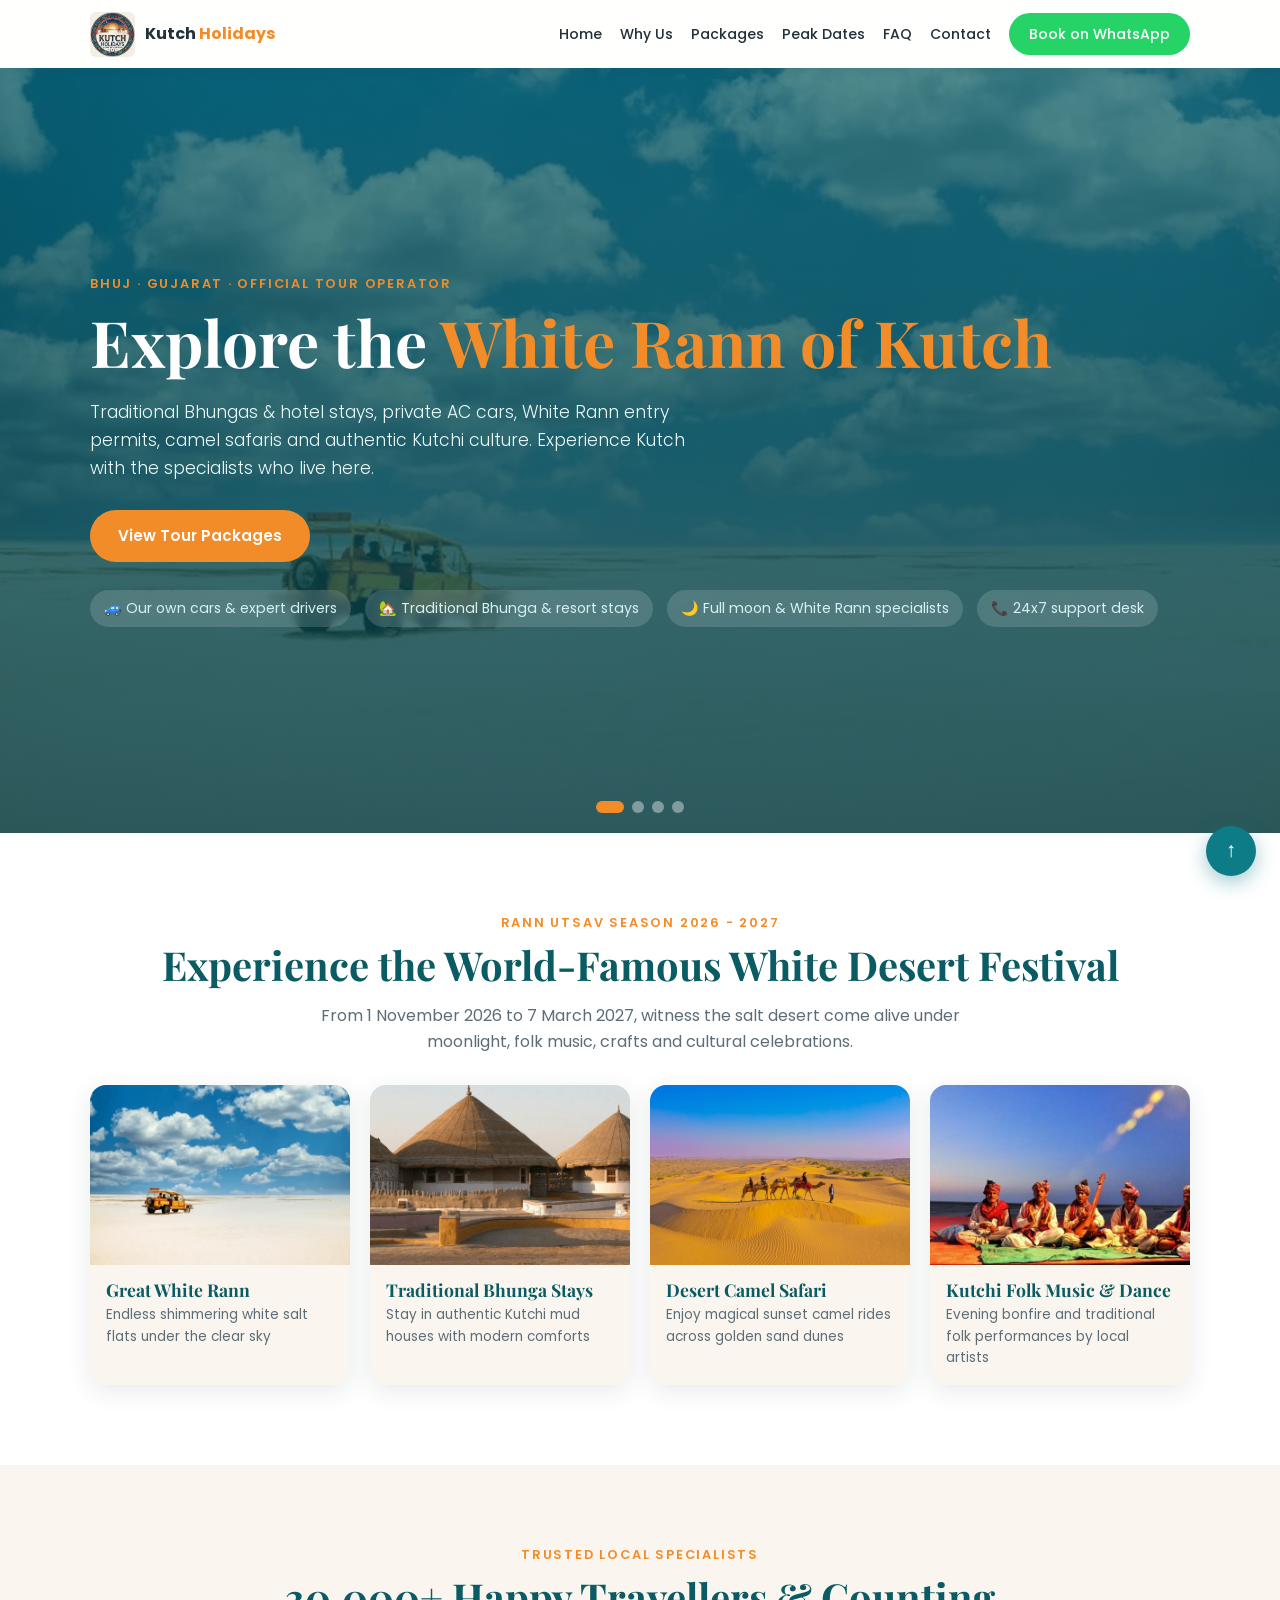
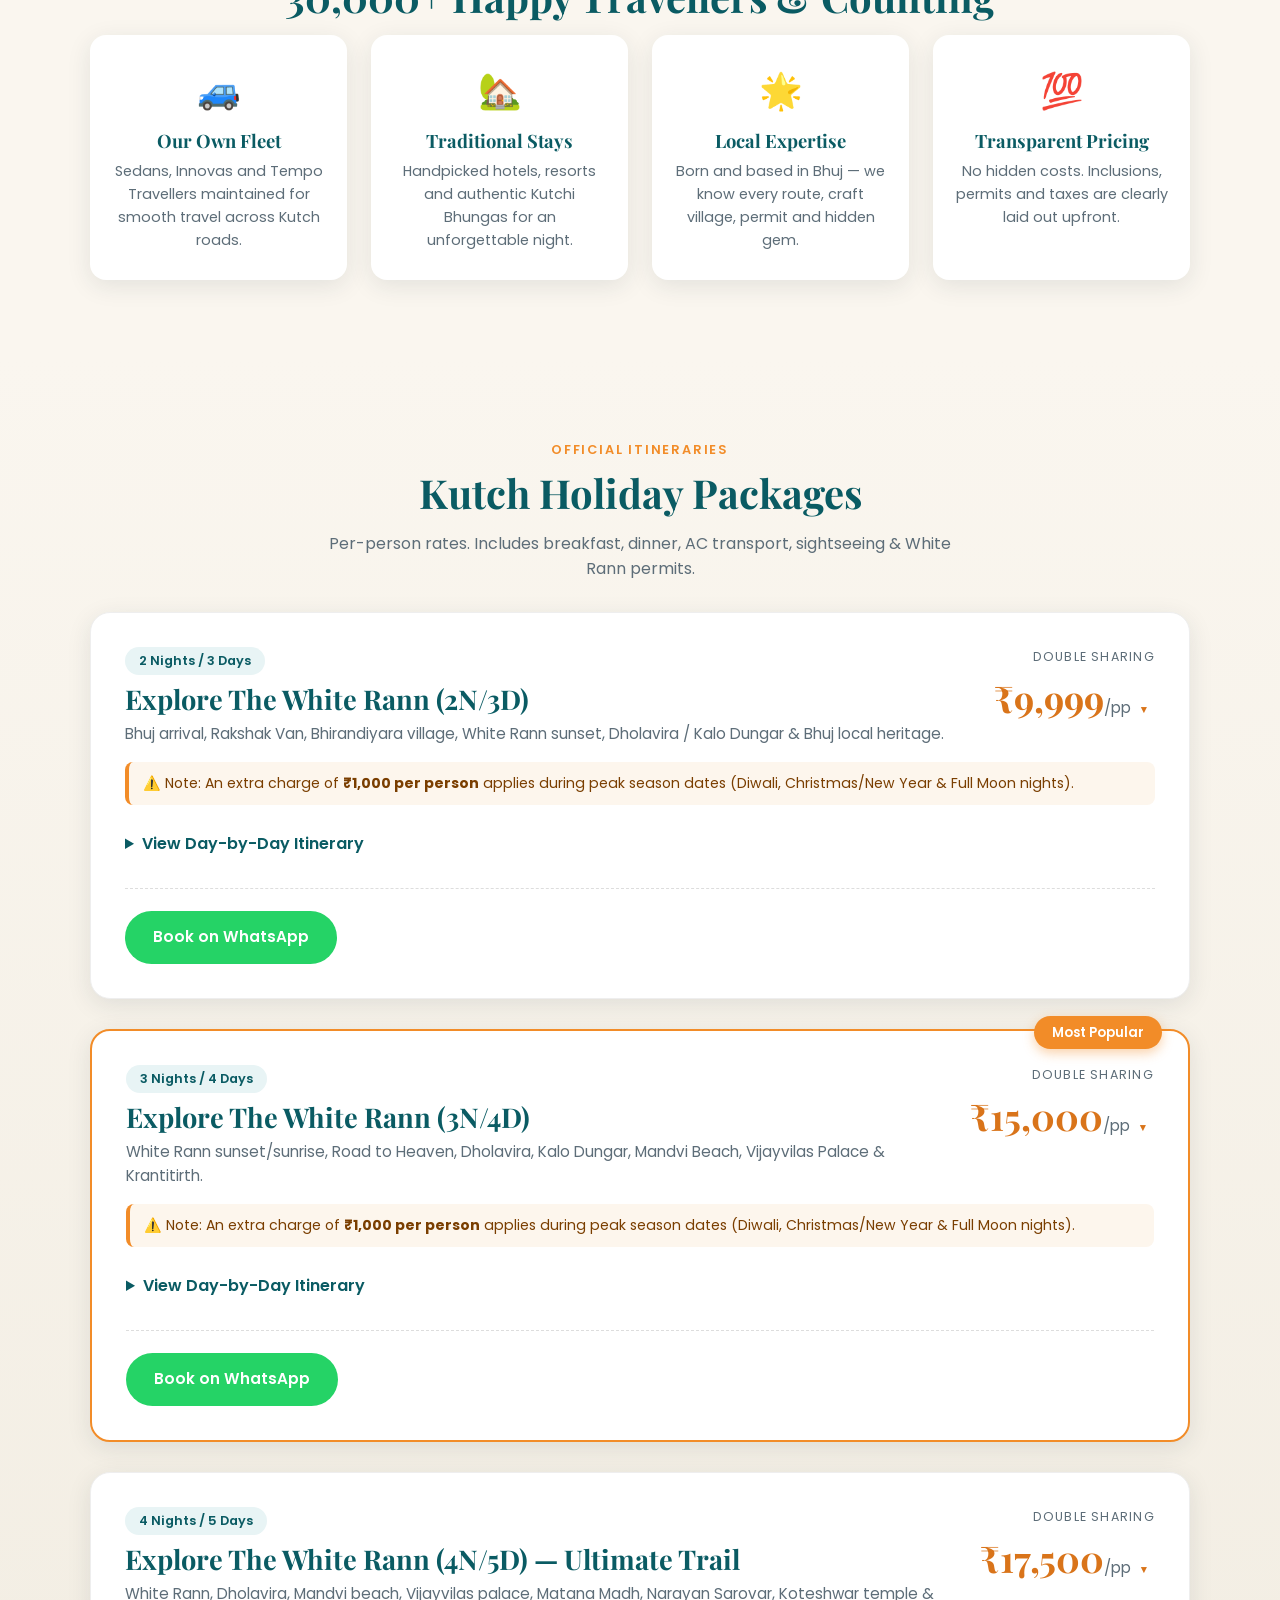
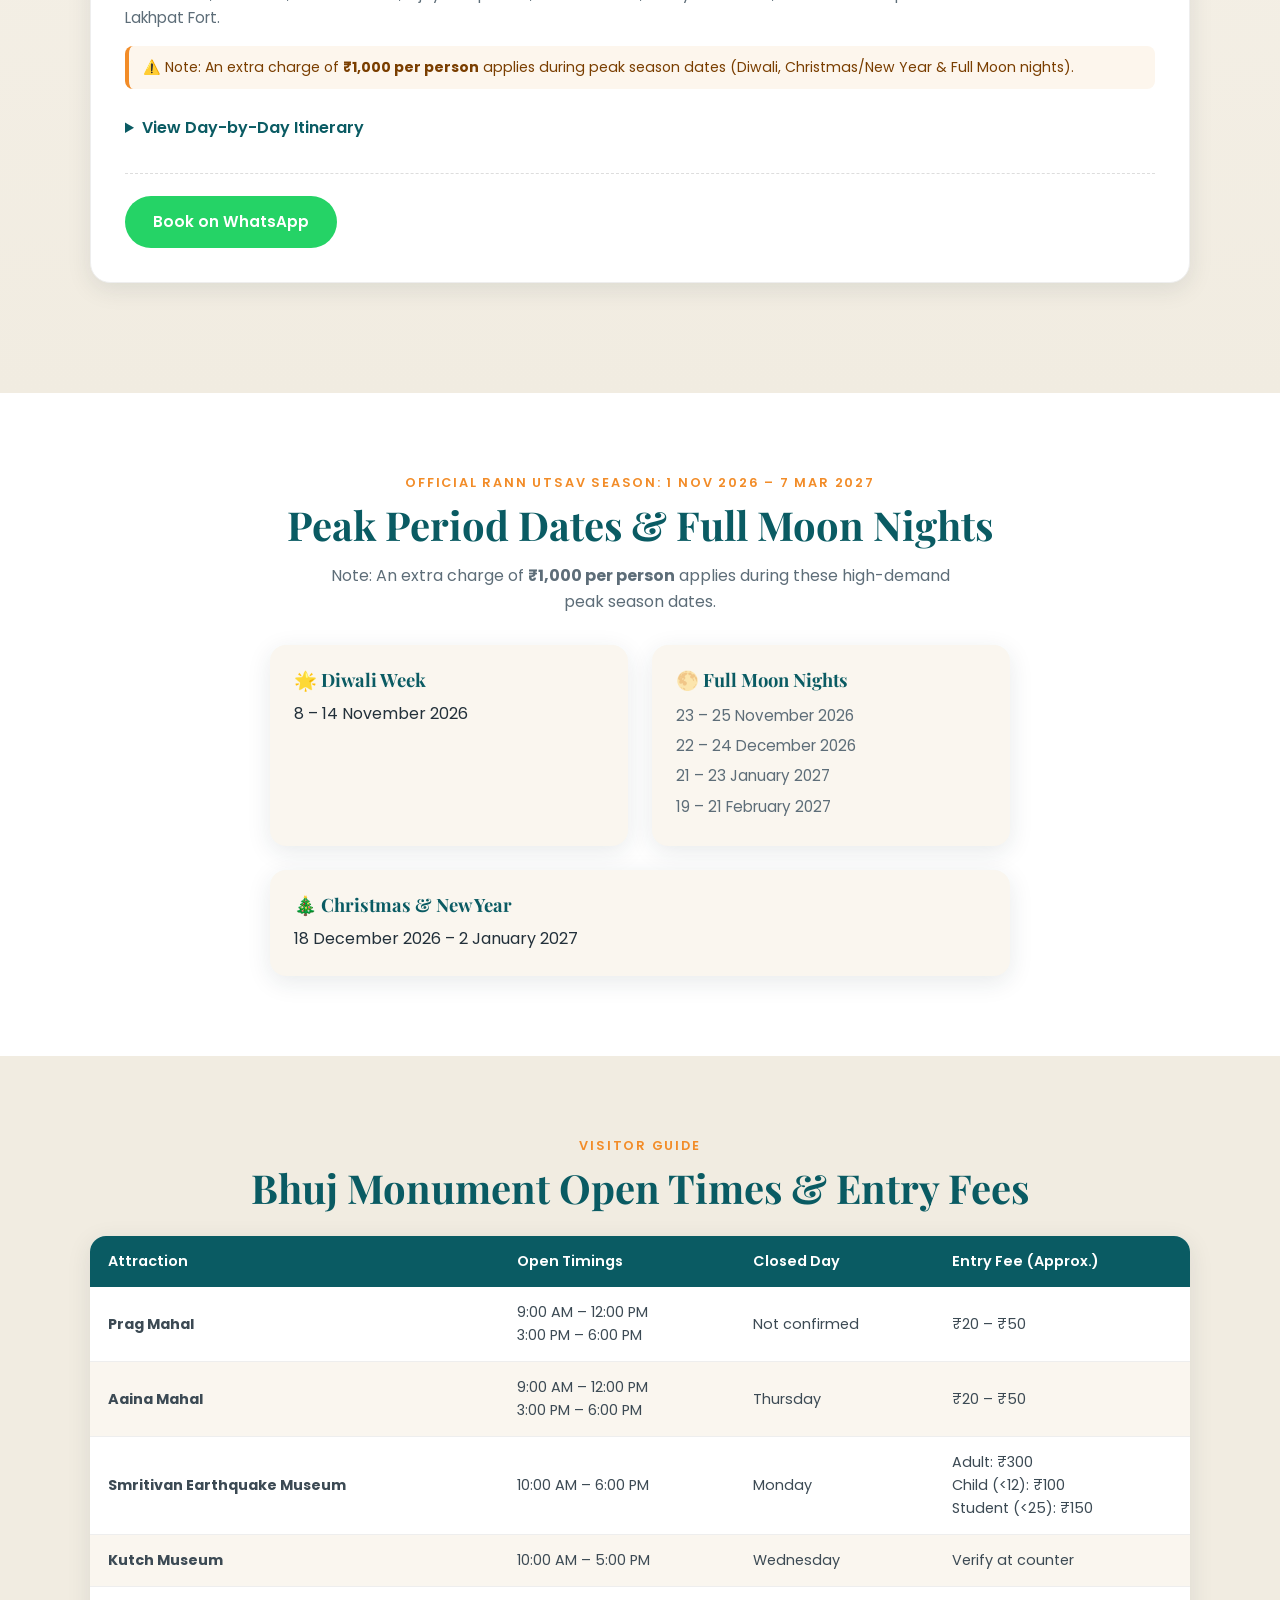
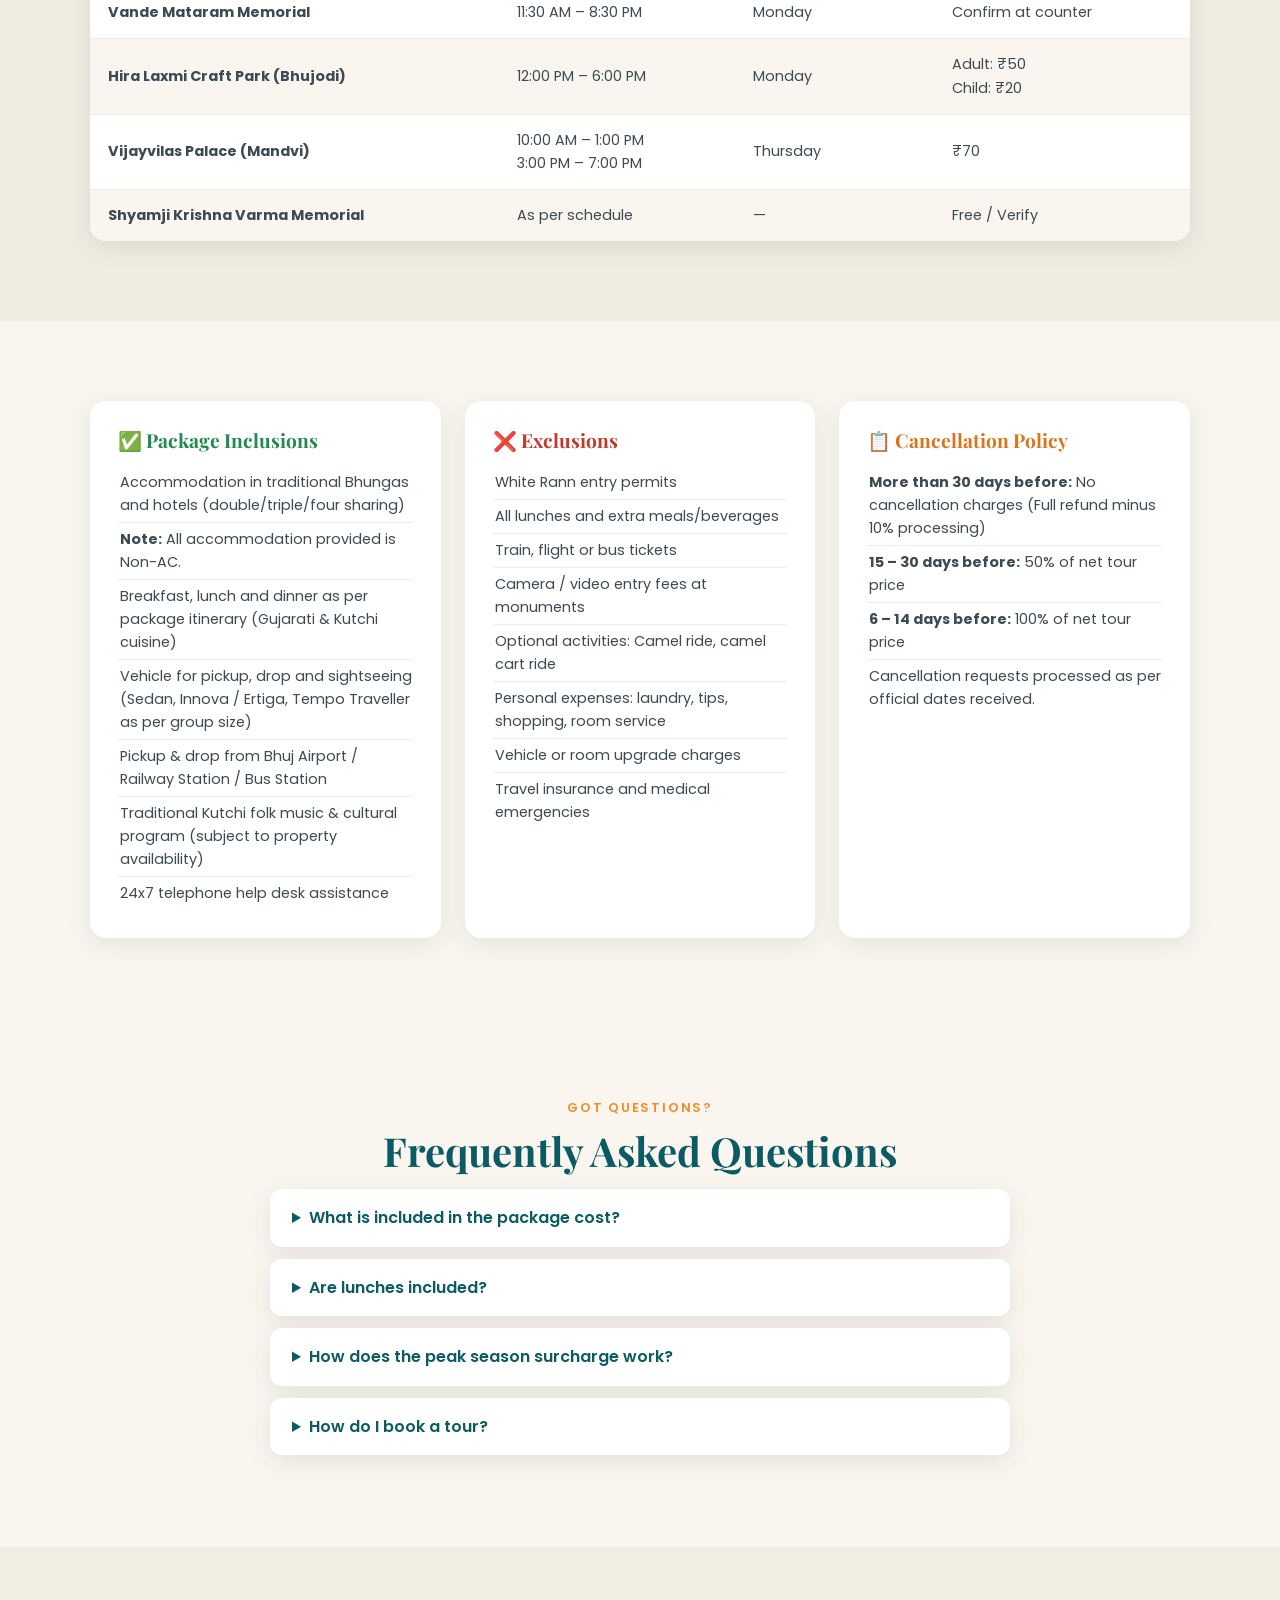
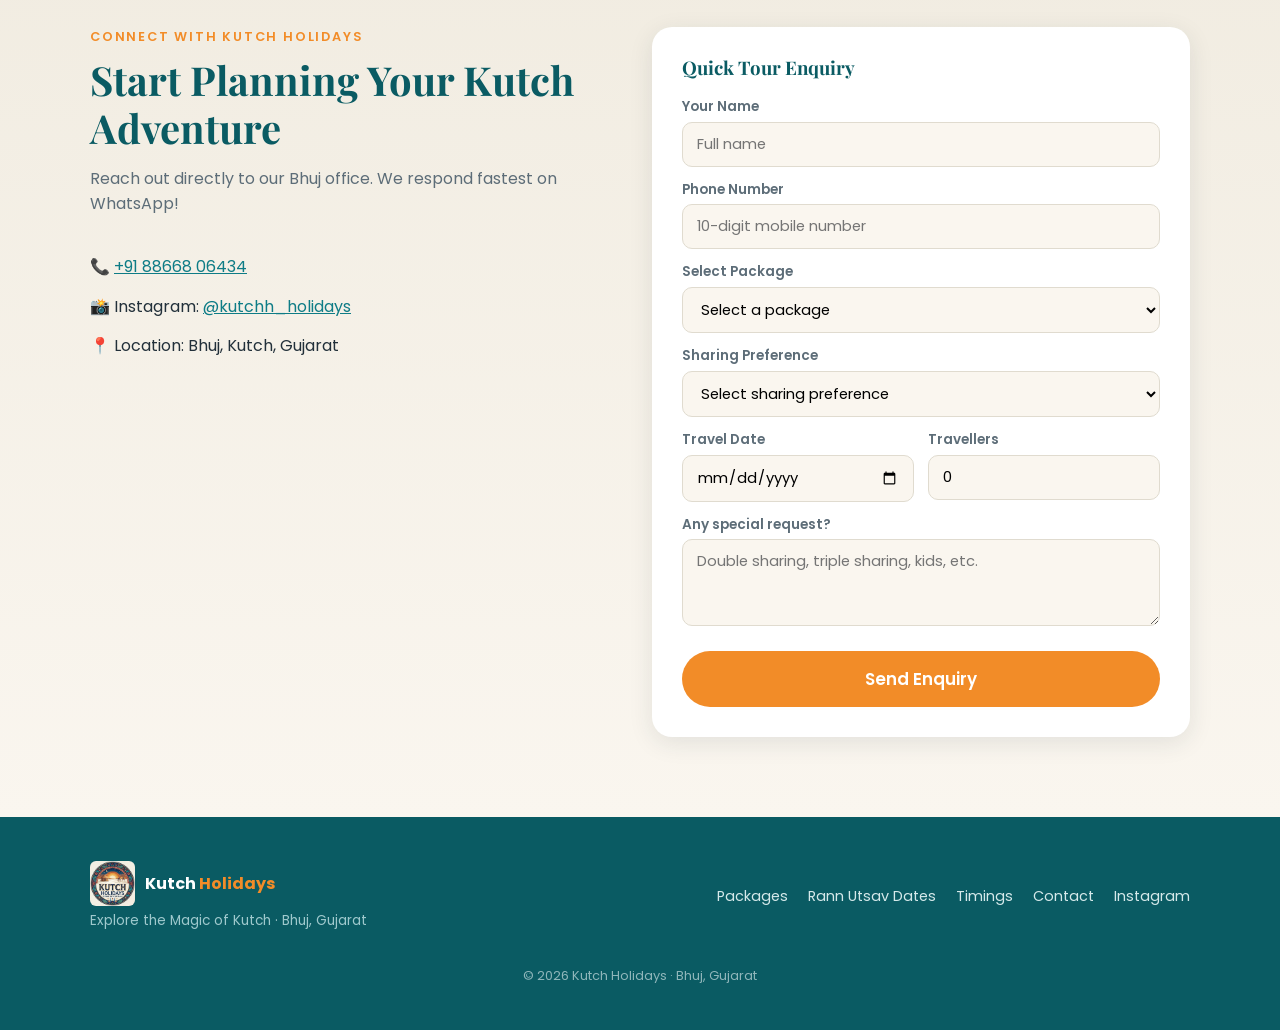
==== commit 07096cda: "Update logo to custom brand image" ====
--- a/index.html
+++ b/index.html
@@ -16,7 +16,7 @@
 <header class="navbar" id="navbar">
   <div class="container nav-inner">
     <a href="#home" class="brand">
-      <span class="brand-mark">KH</span>
+      <img src="images/logo.jpg" alt="Kutch Holidays Logo" style="height:45px; width:auto;">
       <span class="brand-text">Kutch <em>Holidays</em></span>
     </a>
     <nav class="nav-links" id="navLinks">
@@ -392,7 +392,7 @@
     <details><summary>What is included in the package cost?</summary><p>All hotel/Bhunga stays (Non-AC), breakfast & dinner as per package itinerary, vehicle transport with driver for all sightseeing, station/airport transfers, and White Rann permits.</p></details>
     <details><summary>Are lunches included?</summary><p>Lunches are not included in the standard package so you can explore local Kutchi food and street delicacies during sightseeing at your own pace.</p></details>
     <details><summary>How does the peak season surcharge work?</summary><p>During Diwali, Christmas & New Year, and Full Moon nights, rates are ₹1,000 extra per person due to high resort demand during Rann Utsav.</p></details>
-    <details><summary>How do I book a tour?</summary><p>You can instantly message us on WhatsApp at <strong>99090 00241</strong> or <strong>88668 06434</strong> with your travel dates and group size. We confirm availability within minutes.</p></details>
+    <details><summary>How do I book a tour?</summary><p>You can instantly message us on WhatsApp at <strong>88668 06434</strong> with your travel dates and group size. We confirm availability within minutes.</p></details>
   </div>
 </section>
 
@@ -404,7 +404,7 @@
       <h2>Start Planning Your Kutch Adventure</h2>
       <p class="lead">Reach out directly to our Bhuj office. We respond fastest on WhatsApp!</p>
       <ul class="contact-list">
-        <li>📞 <a href="tel:+918866806434">+91 88668 06434</a> / <a href="tel:+919909000241">+91 99090 00241</a></li>
+        <li>📞 <a href="tel:+918866806434">+91 88668 06434</a></li>
         <li>📸 Instagram: <a href="https://instagram.com/kutchh_holidays" target="_blank" rel="noopener">@kutchh_holidays</a></li>
         <li>📍 Location: Bhuj, Kutch, Gujarat</li>
       </ul>
@@ -444,7 +444,7 @@
 <footer class="footer">
   <div class="container footer-inner">
     <div>
-      <a href="#home" class="brand light"><span class="brand-mark">KH</span><span class="brand-text">Kutch <em>Holidays</em></span></a>
+      <a href="#home" class="brand light"><img src="images/logo.jpg" alt="Kutch Holidays Logo" style="height:45px; width:auto;"><span class="brand-text">Kutch <em>Holidays</em></span></a>
       <p class="tagline">Explore the Magic of Kutch · Bhuj, Gujarat</p>
     </div>
     <div class="footer-links">
--- a/style.css
+++ b/style.css
@@ -53,8 +53,7 @@
 .navbar{position:sticky;top:0;z-index:50;background:rgba(255,255,255,.94);backdrop-filter:blur(8px);box-shadow:0 2px 12px rgba(0,0,0,.06)}
 .nav-inner{display:flex;align-items:center;justify-content:space-between;height:68px}
 .brand{display:flex;align-items:center;gap:10px;text-decoration:none;color:var(--ink);font-weight:700}
-.brand-mark{width:40px;height:40px;border-radius:50%;background:linear-gradient(135deg,var(--teal),var(--orange));
-  color:#fff;display:grid;place-items:center;font-weight:800;font-size:.9rem;font-family:'Playfair Display',serif}
+.brand img{height:45px;width:auto;border-radius:6px;object-fit:contain}
 .brand-text em{color:var(--orange);font-style:normal}
 .nav-links{display:flex;align-items:center;gap:18px}
 .nav-links a{text-decoration:none;color:var(--ink);font-weight:500;font-size:.88rem}
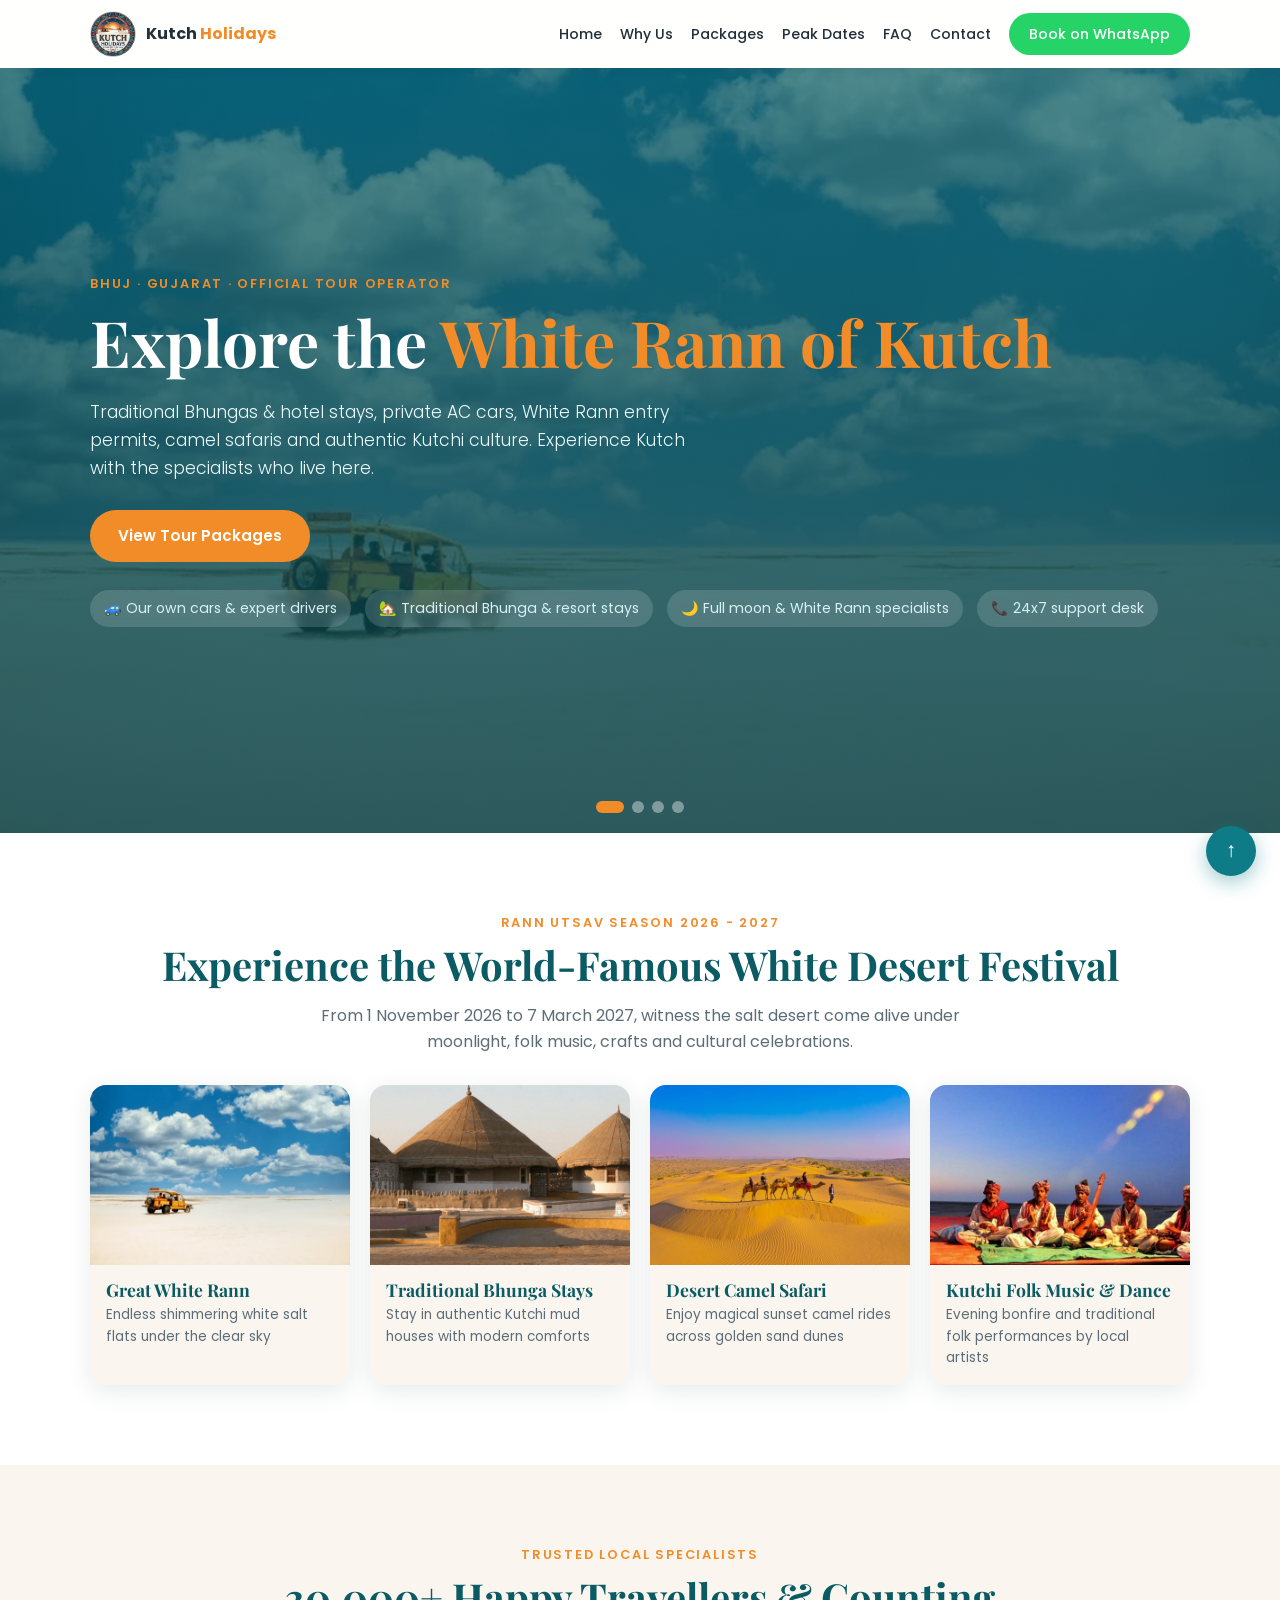
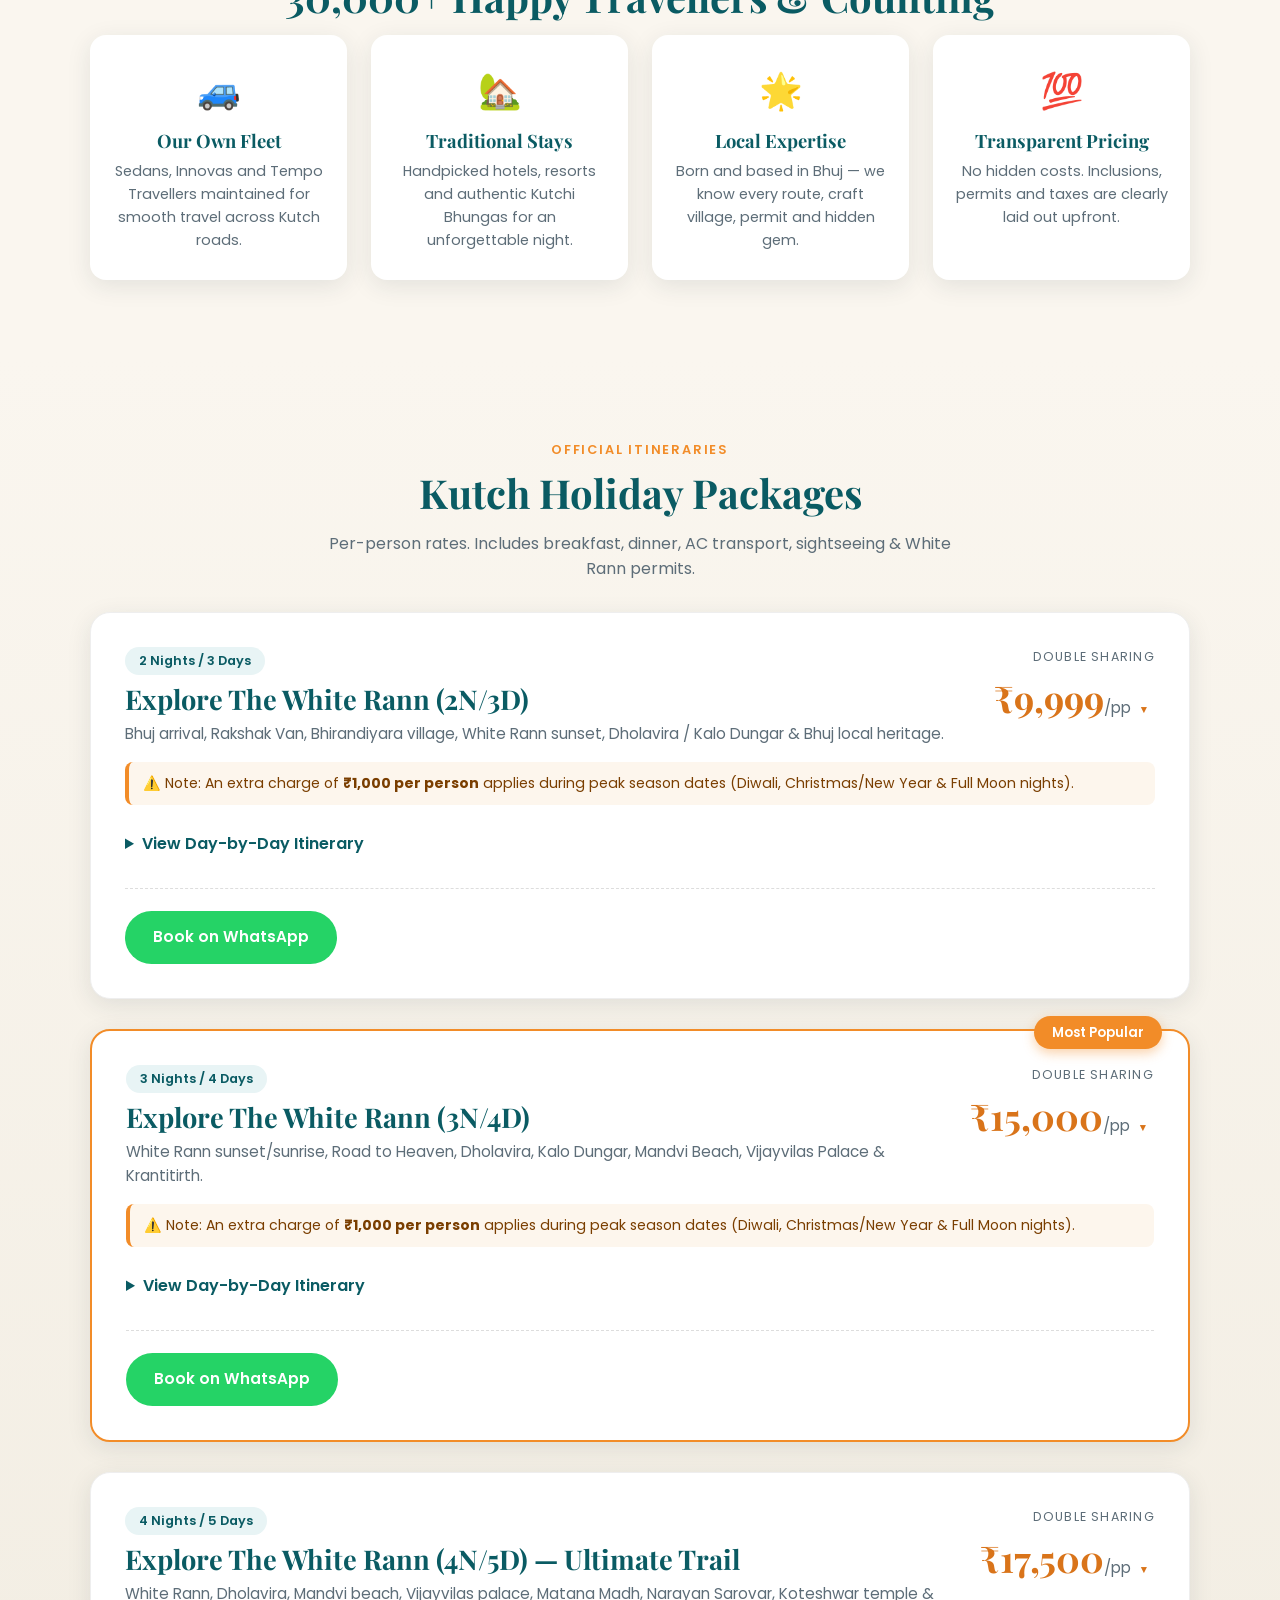
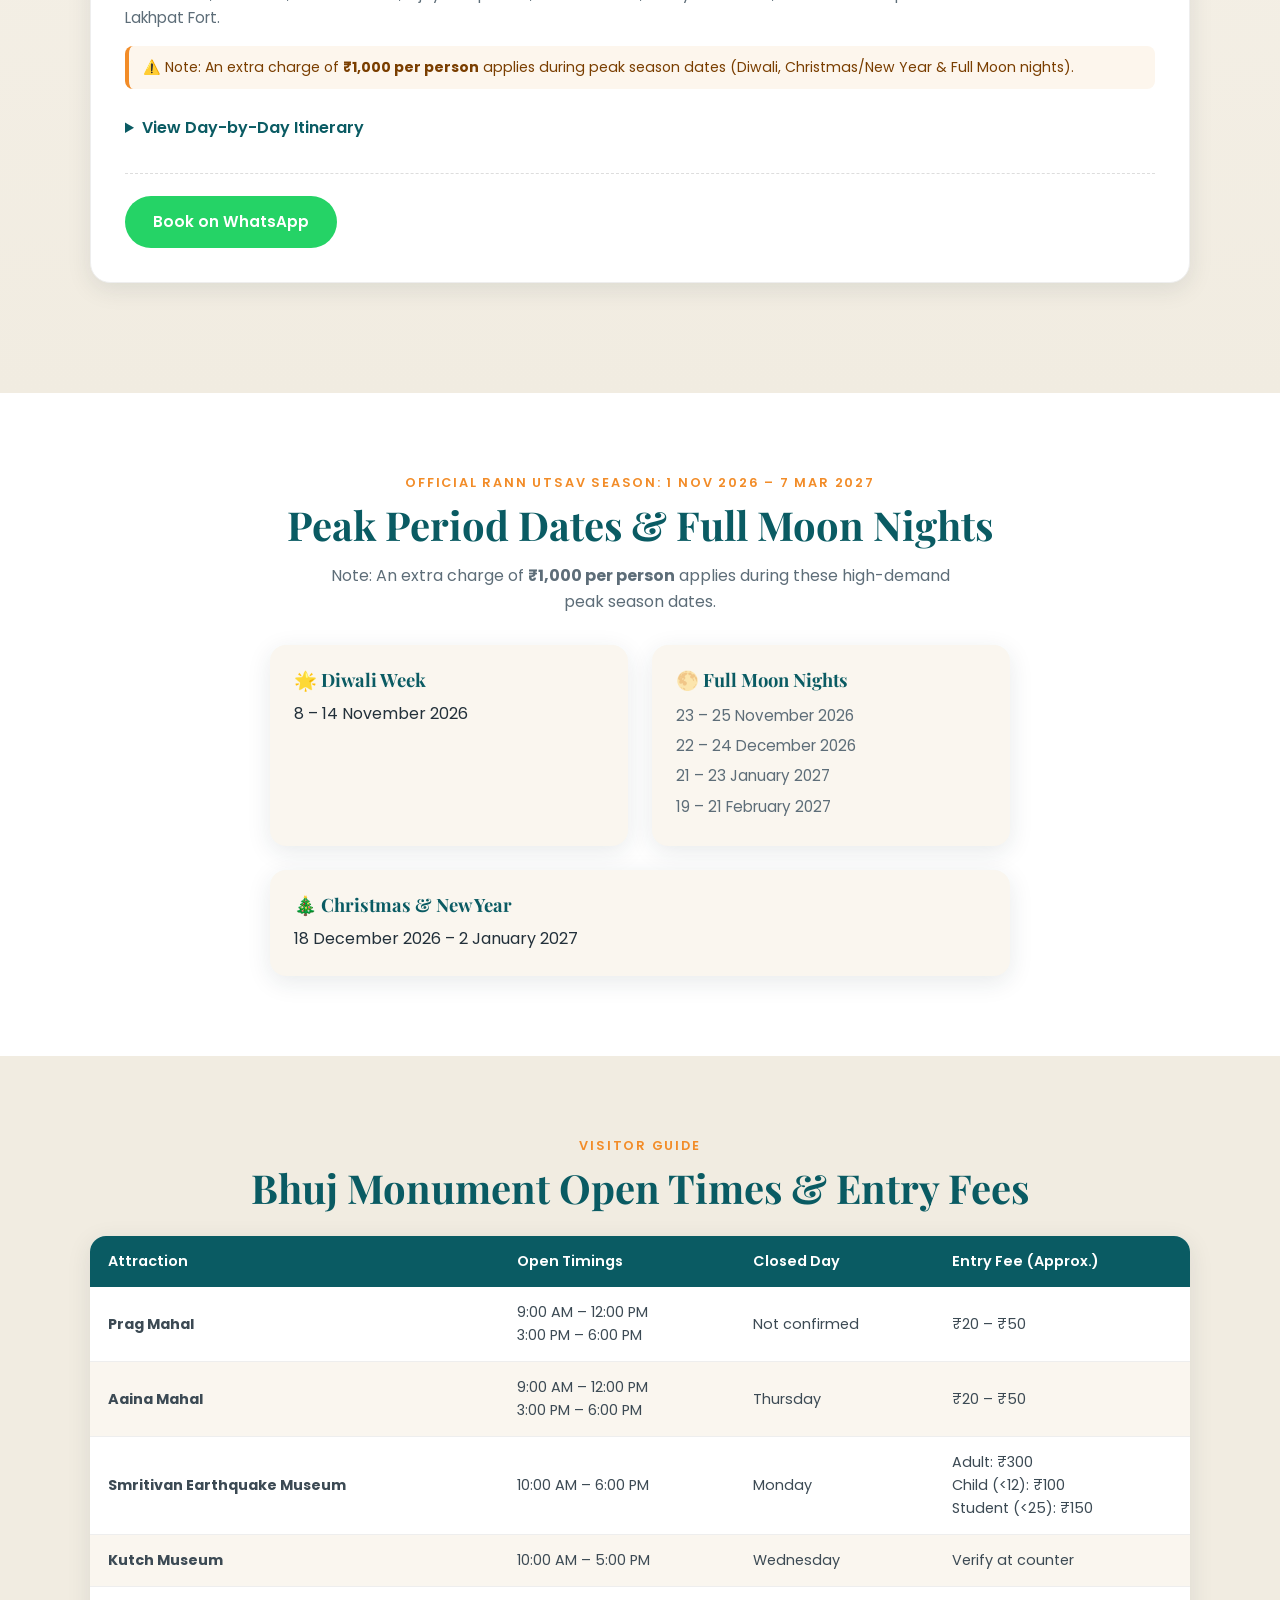
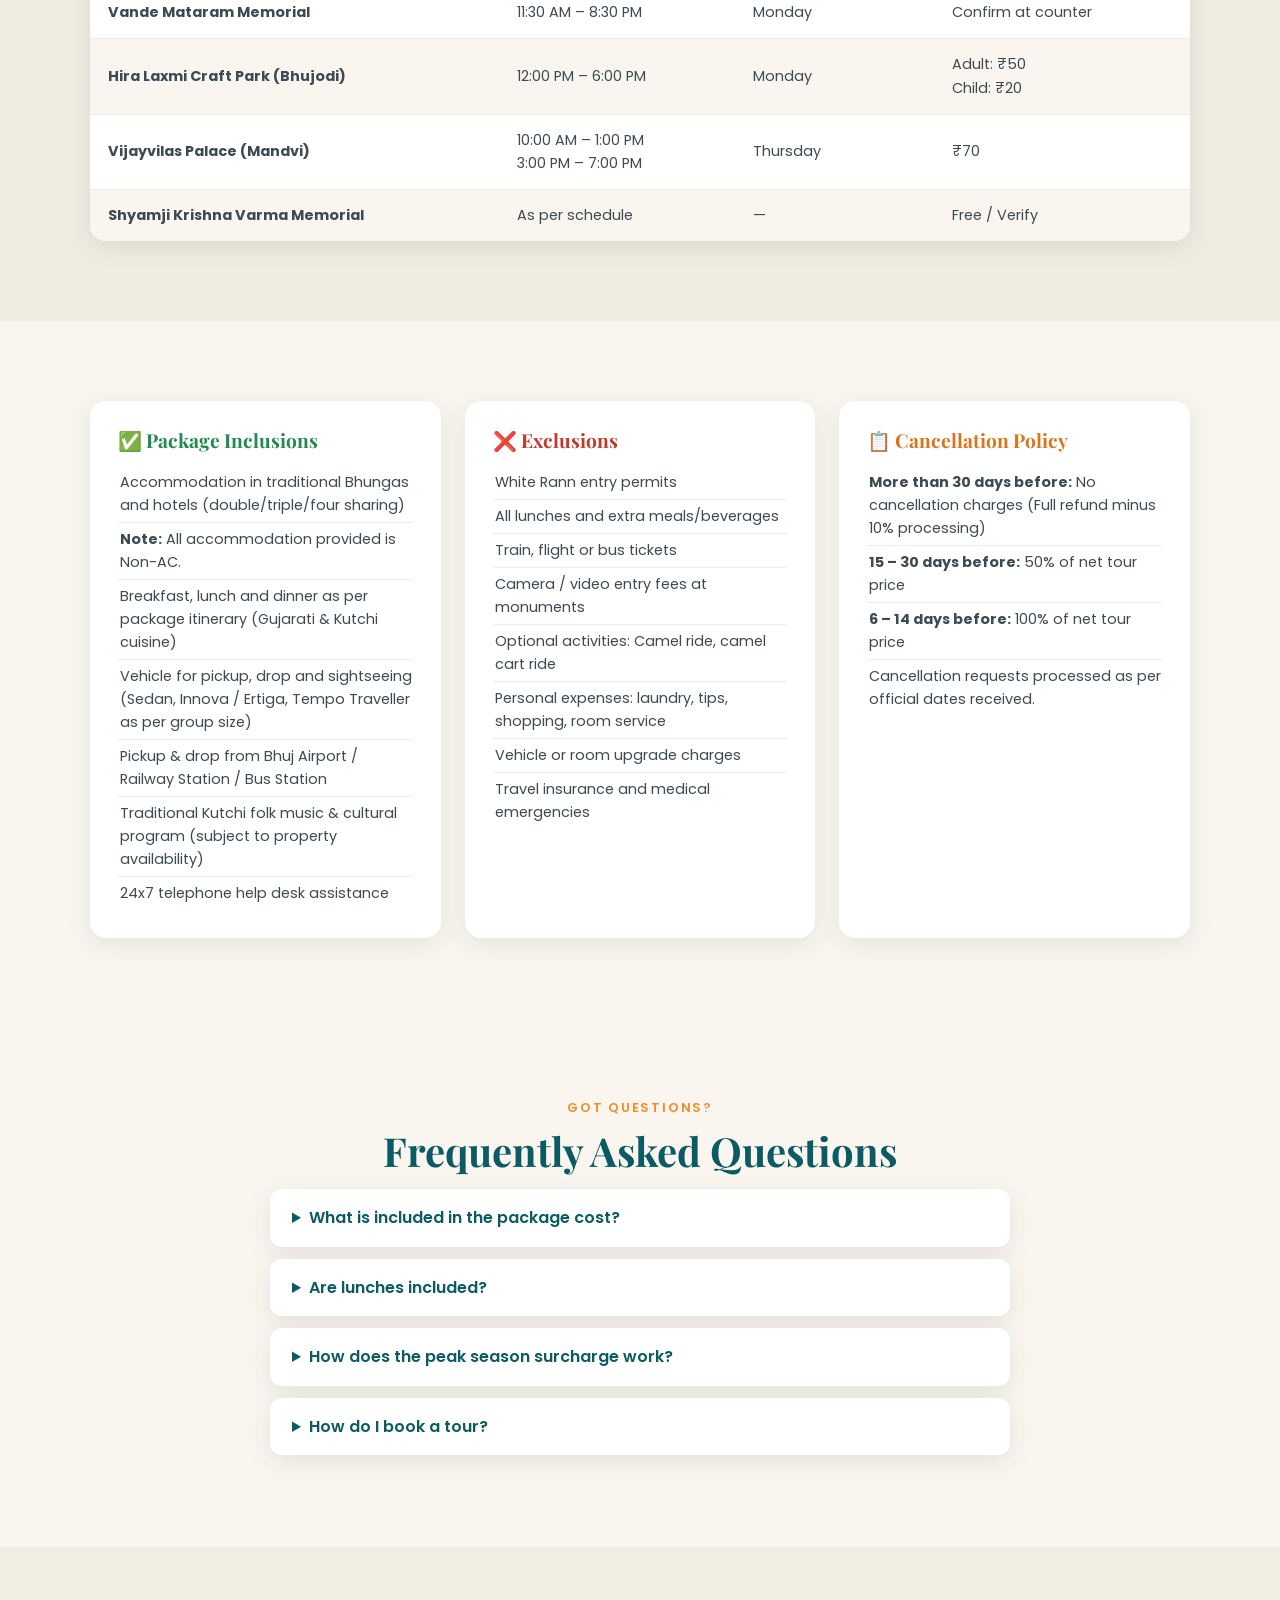
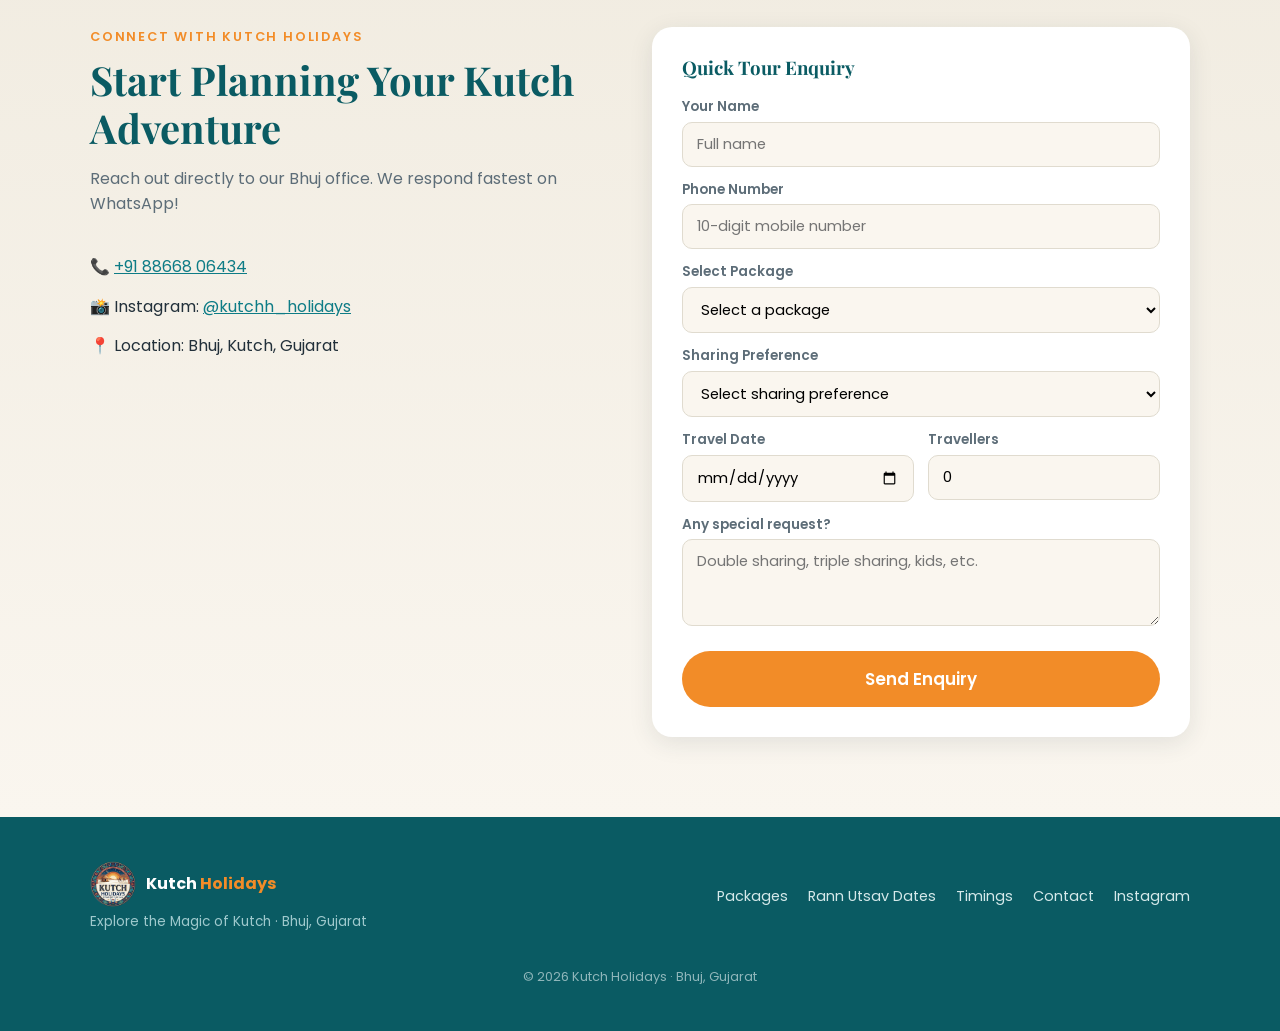
==== commit f049a814: "Add files via upload" ====
--- a/index.html
+++ b/index.html
@@ -1,465 +1,465 @@
-<!DOCTYPE html>
-<html lang="en">
-<head>
-<meta charset="UTF-8">
-<meta name="viewport" content="width=device-width, initial-scale=1.0">
-<title>Kutch Holidays — Explore the Magic of Kutch | Bhuj, Gujarat</title>
-<meta name="description" content="Official Kutch Holidays tour packages in Bhuj, Gujarat. 2N/3D, 3N/4D and 4N/5D trips to the Great White Rann, Rann Utsav, Dholavira, Kalo Dungar, Mandvi & craft villages.">
-<link rel="preconnect" href="https://fonts.googleapis.com">
-<link rel="preconnect" href="https://fonts.gstatic.com" crossorigin>
-<link href="https://fonts.googleapis.com/css2?family=Poppins:wght@300;400;500;600;700;800&family=Playfair+Display:wght@600;700;800&display=swap" rel="stylesheet">
-<link rel="stylesheet" href="style.css">
-</head>
-<body>
-
-<!-- ============ NAVBAR ============ -->
-<header class="navbar" id="navbar">
-  <div class="container nav-inner">
-    <a href="#home" class="brand">
-      <img src="images/logo.jpg" alt="Kutch Holidays Logo" style="height:45px; width:auto;">
-      <span class="brand-text">Kutch <em>Holidays</em></span>
-    </a>
-    <nav class="nav-links" id="navLinks">
-      <a href="#home">Home</a>
-      <a href="#about">Why Us</a>
-      <a href="#packages">Packages</a>
-      <a href="#peak-dates">Peak Dates</a>
-      <a href="#faq">FAQ</a>
-      <a href="#contact">Contact</a>
-      <a class="btn btn-wa nav-cta" href="https://wa.me/918866806434?text=Hi%20Kutch%20Holidays!%20I%20want%20to%20plan%20a%20trip%20to%20Kutch." target="_blank" rel="noopener">Book on WhatsApp</a>
-    </nav>
-    <button class="hamburger" id="hamburger" aria-label="Menu">☰</button>
-  </div>
-</header>
-
-<!-- ============ HERO WITH SLIDER ============ -->
-<section class="hero" id="home">
-  <!-- Automatic Image Slider Background using high-quality user photos -->
-  <div class="hero-slider" id="heroSlider">
-    <div class="slide active" style="background-image: linear-gradient(rgba(10,91,99,0.7), rgba(8,63,69,0.85)), url('images/white-rann.webp')"></div>
-    <div class="slide" style="background-image: linear-gradient(rgba(10,91,99,0.7), rgba(8,63,69,0.85)), url('images/bhunga-stays.webp')"></div>
-    <div class="slide" style="background-image: linear-gradient(rgba(10,91,99,0.7), rgba(8,63,69,0.85)), url('images/camel-safari.webp')"></div>
-    <div class="slide" style="background-image: linear-gradient(rgba(10,91,99,0.7), rgba(8,63,69,0.85)), url('images/folk-music.webp')"></div>
-  </div>
-
-  <div class="container hero-content">
-    <p class="eyebrow">Bhuj · Gujarat · Official Tour Operator</p>
-    <h1>Explore the <span class="accent">White Rann of Kutch</span></h1>
-    <p class="hero-sub">Traditional Bhungas & hotel stays, private AC cars, White Rann entry permits, camel safaris and authentic Kutchi culture. Experience Kutch with the specialists who live here.</p>
-    <div class="hero-btns">
-      <a href="#packages" class="btn btn-primary">View Tour Packages</a>
-    </div>
-    <ul class="hero-badges">
-      <li>🚙 Our own cars & expert drivers</li>
-      <li>🏡 Traditional Bhunga & resort stays</li>
-      <li>🌙 Full moon & White Rann specialists</li>
-      <li>📞 24x7 support desk</li>
-    </ul>
-  </div>
-
-  <!-- Slider Dots Indicator -->
-  <div class="slider-dots" id="sliderDots">
-    <span class="dot active" onclick="currentSlide(0)"></span>
-    <span class="dot" onclick="currentSlide(1)"></span>
-    <span class="dot" onclick="currentSlide(2)"></span>
-    <span class="dot" onclick="currentSlide(3)"></span>
-  </div>
-</section>
-
-<!-- ============ RANN UTSAV BANNER SHOWCASE ============ -->
-<section class="section rann-showcase" id="rann-utsav">
-  <div class="container">
-    <p class="eyebrow center">Rann Utsav Season 2026 - 2027</p>
-    <h2 class="center">Experience the World-Famous White Desert Festival</h2>
-    <p class="lead center">From 1 November 2026 to 7 March 2027, witness the salt desert come alive under moonlight, folk music, crafts and cultural celebrations.</p>
-
-    <div class="rann-gallery-slider">
-      <div class="rann-slide">
-        <img src="images/white-rann.webp" alt="Great White Rann">
-        <h3>Great White Rann</h3>
-        <p>Endless shimmering white salt flats under the clear sky</p>
-      </div>
-      <div class="rann-slide">
-        <img src="images/bhunga-stays.webp" alt="Traditional Bhunga Stays">
-        <h3>Traditional Bhunga Stays</h3>
-        <p>Stay in authentic Kutchi mud houses with modern comforts</p>
-      </div>
-      <div class="rann-slide">
-        <img src="images/camel-safari.webp" alt="Desert Camel Safari">
-        <h3>Desert Camel Safari</h3>
-        <p>Enjoy magical sunset camel rides across golden sand dunes</p>
-      </div>
-      <div class="rann-slide">
-        <img src="images/folk-music.webp" alt="Kutchi Folk Music & Dance">
-        <h3>Kutchi Folk Music & Dance</h3>
-        <p>Evening bonfire and traditional folk performances by local artists</p>
-      </div>
-    </div>
-  </div>
-</section>
-
-<!-- ============ STATS / WHY KUTCH ============ -->
-<section class="section about" id="about">
-  <div class="container">
-    <p class="eyebrow center">Trusted Local Specialists</p>
-    <h2 class="center">30,000+ Happy Travellers & Counting</h2>
-    <div class="grid grid-4 feature-grid">
-      <div class="feature-card"><div class="feature-icon">🚙</div><h3>Our Own Fleet</h3><p>Sedans, Innovas and Tempo Travellers maintained for smooth travel across Kutch roads.</p></div>
-      <div class="feature-card"><div class="feature-icon">🏡</div><h3>Traditional Stays</h3><p>Handpicked hotels, resorts and authentic Kutchi Bhungas for an unforgettable night.</p></div>
-      <div class="feature-card"><div class="feature-icon">🌟</div><h3>Local Expertise</h3><p>Born and based in Bhuj — we know every route, craft village, permit and hidden gem.</p></div>
-      <div class="feature-card"><div class="feature-icon">💯</div><h3>Transparent Pricing</h3><p>No hidden costs. Inclusions, permits and taxes are clearly laid out upfront.</p></div>
-    </div>
-  </div>
-</section>
-
-<!-- ============ PACKAGES ============ -->
-<section class="section packages" id="packages">
-  <div class="container">
-    <p class="eyebrow center">Official Itineraries</p>
-    <h2 class="center">Kutch Holiday Packages</h2>
-    <p class="lead center">Per-person rates. Includes breakfast, dinner, AC transport, sightseeing & White Rann permits.</p>
-
-    <!-- ---- Package 1 : 2N/3D ---- -->
-    <article class="pkg-card" id="pkg-2n">
-      <div class="pkg-head">
-        <div class="pkg-title-block">
-          <span class="pkg-days">2 Nights / 3 Days</span>
-          <h3>Explore The White Rann (2N/3D)</h3>
-          <p class="pkg-tagline">Bhuj arrival, Rakshak Van, Bhirandiyara village, White Rann sunset, Dholavira / Kalo Dungar & Bhuj local heritage.</p>
-        </div>
-        <div class="pkg-price-block">
-          <span class="price-from" id="label-2n">Double Sharing</span>
-          <div class="price-arrow-wrap" onclick="openRateModal('2N/3D Explore The White Rann', '₹9,999', '₹9,500', '₹9,000', 'price-2n', 'label-2n')">
-            <span class="price" id="price-2n">₹9,999<span class="pp">/pp</span></span>
-            <span class="dropdown-arrow">▼</span>
-          </div>
-        </div>
-      </div>
-      <p class="peak-note">⚠️ <em>Note: An extra charge of <strong>₹1,000 per person</strong> applies during peak season dates (Diwali, Christmas/New Year & Full Moon nights).</em></p>
-      <details class="itin-toggle">
-        <summary>View Day-by-Day Itinerary</summary>
-        <ol class="itin">
-          <li><strong>Day 1 · Arrival & White Rann Sunset</strong><br>Pickup from Bhuj Airport / Railway Station / Bus Station. Transfer to traditional Bhunga / cottage / tent in Kutch. Visit <em>Rakshak Van</em> (natural beauty & greenery) and <em>Bhirandiyara Village</em>. Proceed to the spectacular <em>Great White Rann</em> for sunset and photography. Enjoy craft stalls at Rann Utsav, optional camel/cart ride, and traditional Kutchi folk musical program with bonfire (subject to property availability). Dinner and overnight stay in Kutch. <em>(Dinner included)</em></li>
-          <li><strong>Day 2 · Rann Sunrise, Kalo Dungar & Dholavira</strong><br>Early morning sunrise view at White Rann, return for breakfast. Drive through <em>Road to Heaven</em> (subject to operational status). Explore <em>Dholavira</em> (Indus Valley Civilization archaeological site), <em>Kalo Dungar</em> (Black Hill, highest point in Kutch), Guru Dattatreya Temple, and Magnetic Hill. Return to hotel. Dinner and overnight stay in Kutch. <em>(Breakfast & Dinner)</em></li>
-          <li><strong>Day 3 · Bhuj Local Sightseeing & Departure</strong><br>Breakfast and check-out. Bhuj local sightseeing covering <em>Swaminarayan Temple</em>, <em>Aaina Mahal</em> (mirror work, closed Thursdays), <em>Prag Mahal</em>, <em>Kutch Museum</em> (closed Wednesdays), <em>Vande Mataram Memorial</em> (closed Mondays), <em>Hira Laxmi Memorial Craft Park</em> (closed Mondays), and <em>Bhujodi Craft Village</em>. Drop at Bhuj Airport / Railway Station. Tour ends with wonderful memories! <em>(Breakfast included)</em></li>
-        </ol>
-      </details>
-      <div class="pkg-foot">
-        <a class="btn btn-wa" href="https://wa.me/918866806434?text=Hi%20Kutch%20Holidays!%20I%20am%20interested%20in%20the%202N%2F3D%20Explore%20The%20White%20Rann%20package.%20Please%20share%20availability." target="_blank" rel="noopener">Book on WhatsApp</a>
-      </div>
-    </article>
-
-    <!-- ---- Package 2 : 3N/4D (Most Popular) ---- -->
-    <article class="pkg-card popular" id="pkg-3n">
-      <div class="ribbon">Most Popular</div>
-      <div class="pkg-head">
-        <div class="pkg-title-block">
-          <span class="pkg-days">3 Nights / 4 Days</span>
-          <h3>Explore The White Rann (3N/4D)</h3>
-          <p class="pkg-tagline">White Rann sunset/sunrise, Road to Heaven, Dholavira, Kalo Dungar, Mandvi Beach, Vijayvilas Palace & Krantitirth.</p>
-        </div>
-        <div class="pkg-price-block">
-          <span class="price-from" id="label-3n">Double Sharing</span>
-          <div class="price-arrow-wrap" onclick="openRateModal('3N/4D Explore The White Rann', '₹15,000', '₹14,000', '₹13,000', 'price-3n', 'label-3n')">
-            <span class="price" id="price-3n">₹15,000<span class="pp">/pp</span></span>
-            <span class="dropdown-arrow">▼</span>
-          </div>
-        </div>
-      </div>
-      <p class="peak-note">⚠️ <em>Note: An extra charge of <strong>₹1,000 per person</strong> applies during peak season dates (Diwali, Christmas/New Year & Full Moon nights).</em></p>
-      <details class="itin-toggle">
-        <summary>View Day-by-Day Itinerary</summary>
-        <ol class="itin">
-          <li><strong>Day 1 · Arrival, Rakshak Van & White Rann Sunset</strong><br>Pickup from Bhuj Airport / Railway Station / Bus Station. Check-in at traditional Bhunga / cottage / tent. Visit Rakshak Van and Bhirandiyara Village. Proceed to Great White Rann for sunset, Rann Utsav crafts, optional camel ride, folk music & bonfire. Overnight in Kutch. <em>(Dinner included)</em></li>
-          <li><strong>Day 2 · Rann Sunrise, Road to Heaven, Dholavira & Kalo Dungar</strong><br>Sunrise at White Rann, breakfast at resort. Drive along Road to Heaven and Road to Infinity. Explore Dholavira Indus Valley site, Kalo Dungar (highest point), Dattatreya Temple, and Magnetic Hill. Overnight stay in Kutch. <em>(Breakfast & Dinner)</em></li>
-          <li><strong>Day 3 · Mandvi Beach, Vijayvilas Palace & Krantitirth</strong><br>Breakfast at hotel. Drive to Mandvi — relax at scenic Mandvi Beach by the Arabian Sea. Visit historic <em>Vijayvilas Palace</em> with its royal architecture. Visit <em>Krantitirth</em> (Shyamji Krishna Varma Memorial) to learn about freedom fighters. Return to Bhuj for overnight stay. <em>(Breakfast & Dinner)</em></li>
-          <li><strong>Day 4 · Bhuj Local Sightseeing & Departure</strong><br>Breakfast and check-out. Visit Swaminarayan Temple, Aaina Mahal, Prag Mahal, Kutch Museum, Vande Mataram Memorial, Hira Laxmi Craft Park, and Bhujodi craft village. Drop at Bhuj Airport / Railway Station. <em>(Breakfast included)</em></li>
-        </ol>
-      </details>
-      <div class="pkg-foot">
-        <a class="btn btn-wa" href="https://wa.me/918866806434?text=Hi%20Kutch%20Holidays!%20I%20am%20interested%20in%20the%203N%2F4D%20Explore%20The%20White%20Rann%20package.%20Please%20share%20availability." target="_blank" rel="noopener">Book on WhatsApp</a>
-      </div>
-    </article>
-
-    <!-- ---- Package 3 : 4N/5D ---- -->
-    <article class="pkg-card" id="pkg-4n">
-      <div class="pkg-head">
-        <div class="pkg-title-block">
-          <span class="pkg-days">4 Nights / 5 Days</span>
-          <h3>Explore The White Rann (4N/5D) — Ultimate Trail</h3>
-          <p class="pkg-tagline">White Rann, Dholavira, Mandvi beach, Vijayvilas palace, Matana Madh, Narayan Sarovar, Koteshwar temple & Lakhpat Fort.</p>
-        </div>
-        <div class="pkg-price-block">
-          <span class="price-from" id="label-4n">Double Sharing</span>
-          <div class="price-arrow-wrap" onclick="openRateModal('4N/5D Explore The White Rann', '₹17,500', '₹16,500', '₹15,500', 'price-4n', 'label-4n')">
-            <span class="price" id="price-4n">₹17,500<span class="pp">/pp</span></span>
-            <span class="dropdown-arrow">▼</span>
-          </div>
-        </div>
-      </div>
-      <p class="peak-note">⚠️ <em>Note: An extra charge of <strong>₹1,000 per person</strong> applies during peak season dates (Diwali, Christmas/New Year & Full Moon nights).</em></p>
-      <details class="itin-toggle">
-        <summary>View Day-by-Day Itinerary</summary>
-        <ol class="itin">
-          <li><strong>Day 1 · Arrival, Rakshak Van & White Rann Sunset</strong><br>Pickup from Bhuj, check-in at traditional Bhunga/cottage. Visit Rakshak Van, Bhirandiyara Village, Great White Rann sunset, craft stalls, cultural folk program & bonfire. Overnight stay. <em>(Dinner included)</em></li>
-          <li><strong>Day 2 · Sunrise, Road to Heaven, Dholavira & Kalo Dungar</strong><br>White Rann sunrise, breakfast. Road to Heaven, Dholavira Indus Valley site, Kalo Dungar Black Hill, Dattatreya Temple & Magnetic Hill. Overnight stay. <em>(Breakfast & Dinner)</em></li>
-          <li><strong>Day 3 · Mandvi Beach, Vijayvilas Palace & Krantitirth</strong><br>Breakfast, drive to Mandvi. Mandvi Beach coastal relaxation, Vijayvilas Palace royal architecture, Krantitirth patriotic memorial. Return to Bhuj for overnight stay. <em>(Breakfast & Dinner)</em></li>
-          <li><strong>Day 4 · Matana Madh, Narayan Sarovar, Koteshwar & Lakhpat Fort</strong><br>Breakfast at hotel. Visit sacred pilgrimage site <em>Matana Madh</em>, holy <em>Narayan Sarovar</em> lake, <em>Koteshwar Mahadev Temple</em> near the Arabian Sea, and historic <em>Lakhpat Fort</em> with stunning border views. Return to Bhuj for overnight stay. <em>(Breakfast & Dinner)</em></li>
-          <li><strong>Day 5 · Bhuj Local Sightseeing & Departure</strong><br>Breakfast and check-out. Bhuj local sightseeing: Swaminarayan Temple, Aaina Mahal, Prag Mahal, Kutch Museum, Vande Mataram Memorial, Hira Laxmi Craft Park, Bhujodi craft village. Drop at Bhuj Airport / Railway Station. Tour ends! <em>(Breakfast included)</em></li>
-        </ol>
-      </details>
-      <div class="pkg-foot">
-        <a class="btn btn-wa" href="https://wa.me/918866806434?text=Hi%20Kutch%20Holidays!%20I%20am%20interested%20in%20the%204N%2F5D%20Explore%20The%20White%20Rann%20package.%20Please%20share%20availability." target="_blank" rel="noopener">Book on WhatsApp</a>
-      </div>
-    </article>
-  </div>
-</section>
-
-<!-- ============ RATE CHECK POPUP MODAL ============ -->
-<div class="modal-overlay" id="rateModal">
-  <div class="modal-card">
-    <button class="modal-close" onclick="closeRateModal()">✕</button>
-    <h3 id="modalPkgTitle">Package Rates</h3>
-    <p class="modal-subtitle">Select your sharing preference below:</p>
-
-    <div class="modal-select-group">
-      <label>Sharing Type</label>
-      <select id="sharingSelect" onchange="updateSharingRate()">
-        <option value="double">Double Sharing</option>
-        <option value="triple">Triple Sharing</option>
-        <option value="four">Four Sharing</option>
-      </select>
-    </div>
-
-    <div class="modal-price-box">
-      <span class="modal-price-label">Per Person Rate</span>
-      <span class="modal-price-val" id="modalPriceVal">₹9,999</span>
-    </div>
-
-    <div class="modal-note">
-      ⚠️ <strong>Peak Season Note:</strong> An extra charge of <strong>₹1,000 per person</strong> applies during Diwali, Christmas/New Year and Full Moon nights.
-    </div>
-
-    <div class="modal-actions">
-      <button class="btn btn-primary" style="width:100%" onclick="applyCustomPackageInquiry()">Custom Package Inquiry</button>
-    </div>
-  </div>
-</div>
-
-<!-- ============ RANN UTSAV PEAK DATES ============ -->
-<section class="section peak-section" id="peak-dates">
-  <div class="container narrow">
-    <p class="eyebrow center">Official Rann Utsav Season: 1 Nov 2026 – 7 Mar 2027</p>
-    <h2 class="center">Peak Period Dates & Full Moon Nights</h2>
-    <p class="center lead">Note: An extra charge of <strong>₹1,000 per person</strong> applies during these high-demand peak season dates.</p>
-    <div class="grid grid-2 peak-grid">
-      <div class="peak-card">
-        <h3>🌟 Diwali Week</h3>
-        <p>8 – 14 November 2026</p>
-      </div>
-      <div class="peak-card">
-        <h3>🌕 Full Moon Nights</h3>
-        <ul>
-          <li>23 – 25 November 2026</li>
-          <li>22 – 24 December 2026</li>
-          <li>21 – 23 January 2027</li>
-          <li>19 – 21 February 2027</li>
-        </ul>
-      </div>
-      <div class="peak-card" style="grid-column:1/-1">
-        <h3>🎄 Christmas & New Year</h3>
-        <p>18 December 2026 – 2 January 2027</p>
-      </div>
-    </div>
-  </div>
-</section>
-
-<!-- ============ MONUMENT TIMINGS ============ -->
-<section class="section monument-section" id="monuments">
-  <div class="container">
-    <p class="eyebrow center">Visitor Guide</p>
-    <h2 class="center">Bhuj Monument Open Times & Entry Fees</h2>
-    <div class="table-wrap">
-      <table class="monument-table">
-        <thead>
-          <tr>
-            <th>Attraction</th>
-            <th>Open Timings</th>
-            <th>Closed Day</th>
-            <th>Entry Fee (Approx.)</th>
-          </tr>
-        </thead>
-        <tbody>
-          <tr>
-            <td><strong>Prag Mahal</strong></td>
-            <td>9:00 AM – 12:00 PM<br>3:00 PM – 6:00 PM</td>
-            <td>Not confirmed</td>
-            <td>₹20 – ₹50</td>
-          </tr>
-          <tr>
-            <td><strong>Aaina Mahal</strong></td>
-            <td>9:00 AM – 12:00 PM<br>3:00 PM – 6:00 PM</td>
-            <td>Thursday</td>
-            <td>₹20 – ₹50</td>
-          </tr>
-          <tr>
-            <td><strong>Smritivan Earthquake Museum</strong></td>
-            <td>10:00 AM – 6:00 PM</td>
-            <td>Monday</td>
-            <td>Adult: ₹300<br>Child (&lt;12): ₹100<br>Student (&lt;25): ₹150</td>
-          </tr>
-          <tr>
-            <td><strong>Kutch Museum</strong></td>
-            <td>10:00 AM – 5:00 PM</td>
-            <td>Wednesday</td>
-            <td>Verify at counter</td>
-          </tr>
-          <tr>
-            <td><strong>Vande Mataram Memorial</strong></td>
-            <td>11:30 AM – 8:30 PM</td>
-            <td>Monday</td>
-            <td>Confirm at counter</td>
-          </tr>
-          <tr>
-            <td><strong>Hira Laxmi Craft Park (Bhujodi)</strong></td>
-            <td>12:00 PM – 6:00 PM</td>
-            <td>Monday</td>
-            <td>Adult: ₹50<br>Child: ₹20</td>
-          </tr>
-          <tr>
-            <td><strong>Vijayvilas Palace (Mandvi)</strong></td>
-            <td>10:00 AM – 1:00 PM<br>3:00 PM – 7:00 PM</td>
-            <td>Thursday</td>
-            <td>₹70</td>
-          </tr>
-          <tr>
-            <td><strong>Shyamji Krishna Varma Memorial</strong></td>
-            <td>As per schedule</td>
-            <td>—</td>
-            <td>Free / Verify</td>
-          </tr>
-        </tbody>
-      </table>
-    </div>
-  </div>
-</section>
-
-<!-- ============ INCLUSIONS / EXCLUSIONS / TERMS ============ -->
-<section class="section info-band">
-  <div class="container grid grid-3">
-    <div class="info-card green">
-      <h3>✅ Package Inclusions</h3>
-      <ul>
-        <li>Accommodation in traditional Bhungas and hotels (double/triple/four sharing)</li>
-        <li><strong>Note:</strong> All accommodation provided is Non-AC.</li>
-        <li>Breakfast, lunch and dinner as per package itinerary (Gujarati & Kutchi cuisine)</li>
-        <li>Vehicle for pickup, drop and sightseeing (Sedan, Innova / Ertiga, Tempo Traveller as per group size)</li>
-        <li>Pickup & drop from Bhuj Airport / Railway Station / Bus Station</li>
-        <li>Traditional Kutchi folk music & cultural program (subject to property availability)</li>
-        <li>24x7 telephone help desk assistance</li>
-      </ul>
-    </div>
-    <div class="info-card red">
-      <h3>❌ Exclusions</h3>
-      <ul>
-        <li>White Rann entry permits</li>
-        <li>All lunches and extra meals/beverages</li>
-        <li>Train, flight or bus tickets</li>
-        <li>Camera / video entry fees at monuments</li>
-        <li>Optional activities: Camel ride, camel cart ride</li>
-        <li>Personal expenses: laundry, tips, shopping, room service</li>
-        <li>Vehicle or room upgrade charges</li>
-        <li>Travel insurance and medical emergencies</li>
-      </ul>
-    </div>
-    <div class="info-card amber">
-      <h3>📋 Cancellation Policy</h3>
-      <ul>
-        <li><strong>More than 30 days before:</strong> No cancellation charges (Full refund minus 10% processing)</li>
-        <li><strong>15 – 30 days before:</strong> 50% of net tour price</li>
-        <li><strong>6 – 14 days before:</strong> 100% of net tour price</li>
-        <li>Cancellation requests processed as per official dates received.</li>
-      </ul>
-    </div>
-  </div>
-</section>
-
-<!-- ============ FAQ ============ -->
-<section class="section faq" id="faq">
-  <div class="container narrow">
-    <p class="eyebrow center">Got questions?</p>
-    <h2 class="center">Frequently Asked Questions</h2>
-    <details><summary>What is included in the package cost?</summary><p>All hotel/Bhunga stays (Non-AC), breakfast & dinner as per package itinerary, vehicle transport with driver for all sightseeing, station/airport transfers, and White Rann permits.</p></details>
-    <details><summary>Are lunches included?</summary><p>Lunches are not included in the standard package so you can explore local Kutchi food and street delicacies during sightseeing at your own pace.</p></details>
-    <details><summary>How does the peak season surcharge work?</summary><p>During Diwali, Christmas & New Year, and Full Moon nights, rates are ₹1,000 extra per person due to high resort demand during Rann Utsav.</p></details>
-    <details><summary>How do I book a tour?</summary><p>You can instantly message us on WhatsApp at <strong>88668 06434</strong> with your travel dates and group size. We confirm availability within minutes.</p></details>
-  </div>
-</section>
-
-<!-- ============ CONTACT / ENQUIRY ============ -->
-<section class="section contact" id="contact">
-  <div class="container grid grid-2 contact-grid">
-    <div>
-      <p class="eyebrow">Connect With Kutch Holidays</p>
-      <h2>Start Planning Your Kutch Adventure</h2>
-      <p class="lead">Reach out directly to our Bhuj office. We respond fastest on WhatsApp!</p>
-      <ul class="contact-list">
-        <li>📞 <a href="tel:+918866806434">+91 88668 06434</a></li>
-        <li>📸 Instagram: <a href="https://instagram.com/kutchh_holidays" target="_blank" rel="noopener">@kutchh_holidays</a></li>
-        <li>📍 Location: Bhuj, Kutch, Gujarat</li>
-      </ul>
-    </div>
-    <form class="enquiry-form" id="enquiryForm" action="https://formspree.io/f/YOUR_FORM_ID" method="POST">
-      <h3>Quick Tour Enquiry</h3>
-      <label>Your Name<input type="text" name="name" required placeholder="Full name" oninput="this.value = this.value.replace(/[0-9]/g, '')"></label>
-      <label>Phone Number<input type="tel" name="phone" required placeholder="10-digit mobile number" pattern="[0-9]{10}" title="Please enter a 10-digit mobile number" maxlength="10" oninput="this.value = this.value.replace(/[^0-9]/g, '')"></label>
-      <label>Select Package
-        <select name="package" id="packageSelect" required>
-          <option value="" disabled selected>Select a package</option>
-          <option>2N/3D Explore The White Rann</option>
-          <option>3N/4D Explore The White Rann</option>
-          <option>4N/5D Explore The White Rann</option>
-          <option>Custom Itinerary / Other</option>
-        </select>
-      </label>
-      <label>Sharing Preference
-        <select name="sharing" id="sharingFormSelect" required>
-          <option value="" disabled selected>Select sharing preference</option>
-          <option value="double">Double Sharing</option>
-          <option value="triple">Triple Sharing</option>
-          <option value="four">Four Sharing</option>
-        </select>
-      </label>
-      <div class="form-row">
-        <label>Travel Date<input type="date" name="date" id="dateInput" required></label>
-        <label>Travellers<input type="number" name="travellers" id="travellersInput" min="1" value="0" required></label>
-      </div>
-      <label>Any special request?<textarea name="message" rows="3" placeholder="Double sharing, triple sharing, kids, etc." required></textarea></label>
-      <button type="submit" class="btn btn-primary big">Send Enquiry</button>
-    </form>
-  </div>
-</section>
-
-<!-- ============ FOOTER ============ -->
-<footer class="footer">
-  <div class="container footer-inner">
-    <div>
-      <a href="#home" class="brand light"><img src="images/logo.jpg" alt="Kutch Holidays Logo" style="height:45px; width:auto;"><span class="brand-text">Kutch <em>Holidays</em></span></a>
-      <p class="tagline">Explore the Magic of Kutch · Bhuj, Gujarat</p>
-    </div>
-    <div class="footer-links">
-      <a href="#packages">Packages</a>
-      <a href="#peak-dates">Rann Utsav Dates</a>
-      <a href="#monuments">Timings</a>
-      <a href="#contact">Contact</a>
-      <a href="https://instagram.com/kutchh_holidays" target="_blank" rel="noopener">Instagram</a>
-    </div>
-    <p class="copyright">© 2026 Kutch Holidays · Bhuj, Gujarat</p>
-  </div>
-</footer>
-
-<a class="up-float" href="#home" aria-label="Back to top">↑</a>
-
-<script src="script.js"></script>
-</body>
+<!DOCTYPE html>
+<html lang="en">
+<head>
+<meta charset="UTF-8">
+<meta name="viewport" content="width=device-width, initial-scale=1.0">
+<title>Kutch Holidays — Explore the Magic of Kutch | Bhuj, Gujarat</title>
+<meta name="description" content="Official Kutch Holidays tour packages in Bhuj, Gujarat. 2N/3D, 3N/4D and 4N/5D trips to the Great White Rann, Rann Utsav, Dholavira, Kalo Dungar, Mandvi & craft villages.">
+<link rel="preconnect" href="https://fonts.googleapis.com">
+<link rel="preconnect" href="https://fonts.gstatic.com" crossorigin>
+<link href="https://fonts.googleapis.com/css2?family=Poppins:wght@300;400;500;600;700;800&family=Playfair+Display:wght@600;700;800&display=swap" rel="stylesheet">
+<link rel="stylesheet" href="style.css">
+</head>
+<body>
+
+<!-- ============ NAVBAR ============ -->
+<header class="navbar" id="navbar">
+  <div class="container nav-inner">
+    <a href="#home" class="brand">
+      <img src="images/logo.webp" alt="Kutch Holidays Logo" class="brand-logo">
+      <span class="brand-text">Kutch <em>Holidays</em></span>
+    </a>
+    <nav class="nav-links" id="navLinks">
+      <a href="#home">Home</a>
+      <a href="#about">Why Us</a>
+      <a href="#packages">Packages</a>
+      <a href="#peak-dates">Peak Dates</a>
+      <a href="#faq">FAQ</a>
+      <a href="#contact">Contact</a>
+      <a class="btn btn-wa nav-cta" href="https://wa.me/918866806434?text=Hi%20Kutch%20Holidays!%20I%20want%20to%20plan%20a%20trip%20to%20Kutch." target="_blank" rel="noopener">Book on WhatsApp</a>
+    </nav>
+    <button class="hamburger" id="hamburger" aria-label="Menu">☰</button>
+  </div>
+</header>
+
+<!-- ============ HERO WITH SLIDER ============ -->
+<section class="hero" id="home">
+  <!-- Automatic Image Slider Background using high-quality user photos -->
+  <div class="hero-slider" id="heroSlider">
+    <div class="slide active" style="background-image: linear-gradient(rgba(10,91,99,0.7), rgba(8,63,69,0.85)), url('images/white-rann.webp')"></div>
+    <div class="slide" style="background-image: linear-gradient(rgba(10,91,99,0.7), rgba(8,63,69,0.85)), url('images/bhunga-stays.webp')"></div>
+    <div class="slide" style="background-image: linear-gradient(rgba(10,91,99,0.7), rgba(8,63,69,0.85)), url('images/camel-safari.webp')"></div>
+    <div class="slide" style="background-image: linear-gradient(rgba(10,91,99,0.7), rgba(8,63,69,0.85)), url('images/folk-music.webp')"></div>
+  </div>
+
+  <div class="container hero-content">
+    <p class="eyebrow">Bhuj · Gujarat · Official Tour Operator</p>
+    <h1>Explore the <span class="accent">White Rann of Kutch</span></h1>
+    <p class="hero-sub">Traditional Bhungas & hotel stays, private AC cars, White Rann entry permits, camel safaris and authentic Kutchi culture. Experience Kutch with the specialists who live here.</p>
+    <div class="hero-btns">
+      <a href="#packages" class="btn btn-primary">View Tour Packages</a>
+    </div>
+    <ul class="hero-badges">
+      <li>🚙 Our own cars & expert drivers</li>
+      <li>🏡 Traditional Bhunga & resort stays</li>
+      <li>🌙 Full moon & White Rann specialists</li>
+      <li>📞 24x7 support desk</li>
+    </ul>
+  </div>
+
+  <!-- Slider Dots Indicator -->
+  <div class="slider-dots" id="sliderDots">
+    <span class="dot active" onclick="currentSlide(0)"></span>
+    <span class="dot" onclick="currentSlide(1)"></span>
+    <span class="dot" onclick="currentSlide(2)"></span>
+    <span class="dot" onclick="currentSlide(3)"></span>
+  </div>
+</section>
+
+<!-- ============ RANN UTSAV BANNER SHOWCASE ============ -->
+<section class="section rann-showcase" id="rann-utsav">
+  <div class="container">
+    <p class="eyebrow center">Rann Utsav Season 2026 - 2027</p>
+    <h2 class="center">Experience the World-Famous White Desert Festival</h2>
+    <p class="lead center">From 1 November 2026 to 7 March 2027, witness the salt desert come alive under moonlight, folk music, crafts and cultural celebrations.</p>
+
+    <div class="rann-gallery-slider">
+      <div class="rann-slide">
+        <img src="images/white-rann.webp" alt="Great White Rann">
+        <h3>Great White Rann</h3>
+        <p>Endless shimmering white salt flats under the clear sky</p>
+      </div>
+      <div class="rann-slide">
+        <img src="images/bhunga-stays.webp" alt="Traditional Bhunga Stays">
+        <h3>Traditional Bhunga Stays</h3>
+        <p>Stay in authentic Kutchi mud houses with modern comforts</p>
+      </div>
+      <div class="rann-slide">
+        <img src="images/camel-safari.webp" alt="Desert Camel Safari">
+        <h3>Desert Camel Safari</h3>
+        <p>Enjoy magical sunset camel rides across golden sand dunes</p>
+      </div>
+      <div class="rann-slide">
+        <img src="images/folk-music.webp" alt="Kutchi Folk Music & Dance">
+        <h3>Kutchi Folk Music & Dance</h3>
+        <p>Evening bonfire and traditional folk performances by local artists</p>
+      </div>
+    </div>
+  </div>
+</section>
+
+<!-- ============ STATS / WHY KUTCH ============ -->
+<section class="section about" id="about">
+  <div class="container">
+    <p class="eyebrow center">Trusted Local Specialists</p>
+    <h2 class="center">30,000+ Happy Travellers & Counting</h2>
+    <div class="grid grid-4 feature-grid">
+      <div class="feature-card"><div class="feature-icon">🚙</div><h3>Our Own Fleet</h3><p>Sedans, Innovas and Tempo Travellers maintained for smooth travel across Kutch roads.</p></div>
+      <div class="feature-card"><div class="feature-icon">🏡</div><h3>Traditional Stays</h3><p>Handpicked hotels, resorts and authentic Kutchi Bhungas for an unforgettable night.</p></div>
+      <div class="feature-card"><div class="feature-icon">🌟</div><h3>Local Expertise</h3><p>Born and based in Bhuj — we know every route, craft village, permit and hidden gem.</p></div>
+      <div class="feature-card"><div class="feature-icon">💯</div><h3>Transparent Pricing</h3><p>No hidden costs. Inclusions, permits and taxes are clearly laid out upfront.</p></div>
+    </div>
+  </div>
+</section>
+
+<!-- ============ PACKAGES ============ -->
+<section class="section packages" id="packages">
+  <div class="container">
+    <p class="eyebrow center">Official Itineraries</p>
+    <h2 class="center">Kutch Holiday Packages</h2>
+    <p class="lead center">Per-person rates. Includes breakfast, dinner, AC transport, sightseeing & White Rann permits.</p>
+
+    <!-- ---- Package 1 : 2N/3D ---- -->
+    <article class="pkg-card" id="pkg-2n">
+      <div class="pkg-head">
+        <div class="pkg-title-block">
+          <span class="pkg-days">2 Nights / 3 Days</span>
+          <h3>Explore The White Rann (2N/3D)</h3>
+          <p class="pkg-tagline">Bhuj arrival, Rakshak Van, Bhirandiyara village, White Rann sunset, Dholavira / Kalo Dungar & Bhuj local heritage.</p>
+        </div>
+        <div class="pkg-price-block">
+          <span class="price-from" id="label-2n">Double Sharing</span>
+          <div class="price-arrow-wrap" onclick="openRateModal('2N/3D Explore The White Rann', '₹9,999', '₹9,500', '₹9,000', 'price-2n', 'label-2n')">
+            <span class="price" id="price-2n">₹9,999<span class="pp">/pp</span></span>
+            <span class="dropdown-arrow">▼</span>
+          </div>
+        </div>
+      </div>
+      <p class="peak-note">⚠️ <em>Note: An extra charge of <strong>₹1,000 per person</strong> applies during peak season dates (Diwali, Christmas/New Year & Full Moon nights).</em></p>
+      <details class="itin-toggle">
+        <summary>View Day-by-Day Itinerary</summary>
+        <ol class="itin">
+          <li><strong>Day 1 · Arrival & White Rann Sunset</strong><br>Pickup from Bhuj Airport / Railway Station / Bus Station. Transfer to traditional Bhunga / cottage / tent in Kutch. Visit <em>Rakshak Van</em> (natural beauty & greenery) and <em>Bhirandiyara Village</em>. Proceed to the spectacular <em>Great White Rann</em> for sunset and photography. Enjoy craft stalls at Rann Utsav, optional camel/cart ride, and traditional Kutchi folk musical program with bonfire (subject to property availability). Dinner and overnight stay in Kutch. <em>(Dinner included)</em></li>
+          <li><strong>Day 2 · Rann Sunrise, Kalo Dungar & Dholavira</strong><br>Early morning sunrise view at White Rann, return for breakfast. Drive through <em>Road to Heaven</em> (subject to operational status). Explore <em>Dholavira</em> (Indus Valley Civilization archaeological site), <em>Kalo Dungar</em> (Black Hill, highest point in Kutch), Guru Dattatreya Temple, and Magnetic Hill. Return to hotel. Dinner and overnight stay in Kutch. <em>(Breakfast & Dinner)</em></li>
+          <li><strong>Day 3 · Bhuj Local Sightseeing & Departure</strong><br>Breakfast and check-out. Bhuj local sightseeing covering <em>Swaminarayan Temple</em>, <em>Aaina Mahal</em> (mirror work, closed Thursdays), <em>Prag Mahal</em>, <em>Kutch Museum</em> (closed Wednesdays), <em>Vande Mataram Memorial</em> (closed Mondays), <em>Hira Laxmi Memorial Craft Park</em> (closed Mondays), and <em>Bhujodi Craft Village</em>. Drop at Bhuj Airport / Railway Station. Tour ends with wonderful memories! <em>(Breakfast included)</em></li>
+        </ol>
+      </details>
+      <div class="pkg-foot">
+        <a class="btn btn-wa" href="https://wa.me/918866806434?text=Hi%20Kutch%20Holidays!%20I%20am%20interested%20in%20the%202N%2F3D%20Explore%20The%20White%20Rann%20package.%20Please%20share%20availability." target="_blank" rel="noopener">Book on WhatsApp</a>
+      </div>
+    </article>
+
+    <!-- ---- Package 2 : 3N/4D (Most Popular) ---- -->
+    <article class="pkg-card popular" id="pkg-3n">
+      <div class="ribbon">Most Popular</div>
+      <div class="pkg-head">
+        <div class="pkg-title-block">
+          <span class="pkg-days">3 Nights / 4 Days</span>
+          <h3>Explore The White Rann (3N/4D)</h3>
+          <p class="pkg-tagline">White Rann sunset/sunrise, Road to Heaven, Dholavira, Kalo Dungar, Mandvi Beach, Vijayvilas Palace & Krantitirth.</p>
+        </div>
+        <div class="pkg-price-block">
+          <span class="price-from" id="label-3n">Double Sharing</span>
+          <div class="price-arrow-wrap" onclick="openRateModal('3N/4D Explore The White Rann', '₹15,000', '₹14,000', '₹13,000', 'price-3n', 'label-3n')">
+            <span class="price" id="price-3n">₹15,000<span class="pp">/pp</span></span>
+            <span class="dropdown-arrow">▼</span>
+          </div>
+        </div>
+      </div>
+      <p class="peak-note">⚠️ <em>Note: An extra charge of <strong>₹1,000 per person</strong> applies during peak season dates (Diwali, Christmas/New Year & Full Moon nights).</em></p>
+      <details class="itin-toggle">
+        <summary>View Day-by-Day Itinerary</summary>
+        <ol class="itin">
+          <li><strong>Day 1 · Arrival, Rakshak Van & White Rann Sunset</strong><br>Pickup from Bhuj Airport / Railway Station / Bus Station. Check-in at traditional Bhunga / cottage / tent. Visit Rakshak Van and Bhirandiyara Village. Proceed to Great White Rann for sunset, Rann Utsav crafts, optional camel ride, folk music & bonfire. Overnight in Kutch. <em>(Dinner included)</em></li>
+          <li><strong>Day 2 · Rann Sunrise, Road to Heaven, Dholavira & Kalo Dungar</strong><br>Sunrise at White Rann, breakfast at resort. Drive along Road to Heaven and Road to Infinity. Explore Dholavira Indus Valley site, Kalo Dungar (highest point), Dattatreya Temple, and Magnetic Hill. Overnight stay in Kutch. <em>(Breakfast & Dinner)</em></li>
+          <li><strong>Day 3 · Mandvi Beach, Vijayvilas Palace & Krantitirth</strong><br>Breakfast at hotel. Drive to Mandvi — relax at scenic Mandvi Beach by the Arabian Sea. Visit historic <em>Vijayvilas Palace</em> with its royal architecture. Visit <em>Krantitirth</em> (Shyamji Krishna Varma Memorial) to learn about freedom fighters. Return to Bhuj for overnight stay. <em>(Breakfast & Dinner)</em></li>
+          <li><strong>Day 4 · Bhuj Local Sightseeing & Departure</strong><br>Breakfast and check-out. Visit Swaminarayan Temple, Aaina Mahal, Prag Mahal, Kutch Museum, Vande Mataram Memorial, Hira Laxmi Craft Park, and Bhujodi craft village. Drop at Bhuj Airport / Railway Station. <em>(Breakfast included)</em></li>
+        </ol>
+      </details>
+      <div class="pkg-foot">
+        <a class="btn btn-wa" href="https://wa.me/918866806434?text=Hi%20Kutch%20Holidays!%20I%20am%20interested%20in%20the%203N%2F4D%20Explore%20The%20White%20Rann%20package.%20Please%20share%20availability." target="_blank" rel="noopener">Book on WhatsApp</a>
+      </div>
+    </article>
+
+    <!-- ---- Package 3 : 4N/5D ---- -->
+    <article class="pkg-card" id="pkg-4n">
+      <div class="pkg-head">
+        <div class="pkg-title-block">
+          <span class="pkg-days">4 Nights / 5 Days</span>
+          <h3>Explore The White Rann (4N/5D) — Ultimate Trail</h3>
+          <p class="pkg-tagline">White Rann, Dholavira, Mandvi beach, Vijayvilas palace, Matana Madh, Narayan Sarovar, Koteshwar temple & Lakhpat Fort.</p>
+        </div>
+        <div class="pkg-price-block">
+          <span class="price-from" id="label-4n">Double Sharing</span>
+          <div class="price-arrow-wrap" onclick="openRateModal('4N/5D Explore The White Rann', '₹17,500', '₹16,500', '₹15,500', 'price-4n', 'label-4n')">
+            <span class="price" id="price-4n">₹17,500<span class="pp">/pp</span></span>
+            <span class="dropdown-arrow">▼</span>
+          </div>
+        </div>
+      </div>
+      <p class="peak-note">⚠️ <em>Note: An extra charge of <strong>₹1,000 per person</strong> applies during peak season dates (Diwali, Christmas/New Year & Full Moon nights).</em></p>
+      <details class="itin-toggle">
+        <summary>View Day-by-Day Itinerary</summary>
+        <ol class="itin">
+          <li><strong>Day 1 · Arrival, Rakshak Van & White Rann Sunset</strong><br>Pickup from Bhuj, check-in at traditional Bhunga/cottage. Visit Rakshak Van, Bhirandiyara Village, Great White Rann sunset, craft stalls, cultural folk program & bonfire. Overnight stay. <em>(Dinner included)</em></li>
+          <li><strong>Day 2 · Sunrise, Road to Heaven, Dholavira & Kalo Dungar</strong><br>White Rann sunrise, breakfast. Road to Heaven, Dholavira Indus Valley site, Kalo Dungar Black Hill, Dattatreya Temple & Magnetic Hill. Overnight stay. <em>(Breakfast & Dinner)</em></li>
+          <li><strong>Day 3 · Mandvi Beach, Vijayvilas Palace & Krantitirth</strong><br>Breakfast, drive to Mandvi. Mandvi Beach coastal relaxation, Vijayvilas Palace royal architecture, Krantitirth patriotic memorial. Return to Bhuj for overnight stay. <em>(Breakfast & Dinner)</em></li>
+          <li><strong>Day 4 · Matana Madh, Narayan Sarovar, Koteshwar & Lakhpat Fort</strong><br>Breakfast at hotel. Visit sacred pilgrimage site <em>Matana Madh</em>, holy <em>Narayan Sarovar</em> lake, <em>Koteshwar Mahadev Temple</em> near the Arabian Sea, and historic <em>Lakhpat Fort</em> with stunning border views. Return to Bhuj for overnight stay. <em>(Breakfast & Dinner)</em></li>
+          <li><strong>Day 5 · Bhuj Local Sightseeing & Departure</strong><br>Breakfast and check-out. Bhuj local sightseeing: Swaminarayan Temple, Aaina Mahal, Prag Mahal, Kutch Museum, Vande Mataram Memorial, Hira Laxmi Craft Park, Bhujodi craft village. Drop at Bhuj Airport / Railway Station. Tour ends! <em>(Breakfast included)</em></li>
+        </ol>
+      </details>
+      <div class="pkg-foot">
+        <a class="btn btn-wa" href="https://wa.me/918866806434?text=Hi%20Kutch%20Holidays!%20I%20am%20interested%20in%20the%204N%2F5D%20Explore%20The%20White%20Rann%20package.%20Please%20share%20availability." target="_blank" rel="noopener">Book on WhatsApp</a>
+      </div>
+    </article>
+  </div>
+</section>
+
+<!-- ============ RATE CHECK POPUP MODAL ============ -->
+<div class="modal-overlay" id="rateModal">
+  <div class="modal-card">
+    <button class="modal-close" onclick="closeRateModal()">✕</button>
+    <h3 id="modalPkgTitle">Package Rates</h3>
+    <p class="modal-subtitle">Select your sharing preference below:</p>
+
+    <div class="modal-select-group">
+      <label>Sharing Type</label>
+      <select id="sharingSelect" onchange="updateSharingRate()">
+        <option value="double">Double Sharing</option>
+        <option value="triple">Triple Sharing</option>
+        <option value="four">Four Sharing</option>
+      </select>
+    </div>
+
+    <div class="modal-price-box">
+      <span class="modal-price-label">Per Person Rate</span>
+      <span class="modal-price-val" id="modalPriceVal">₹9,999</span>
+    </div>
+
+    <div class="modal-note">
+      ⚠️ <strong>Peak Season Note:</strong> An extra charge of <strong>₹1,000 per person</strong> applies during Diwali, Christmas/New Year and Full Moon nights.
+    </div>
+
+    <div class="modal-actions">
+      <button class="btn btn-primary" style="width:100%" onclick="applyCustomPackageInquiry()">Custom Package Inquiry</button>
+    </div>
+  </div>
+</div>
+
+<!-- ============ RANN UTSAV PEAK DATES ============ -->
+<section class="section peak-section" id="peak-dates">
+  <div class="container narrow">
+    <p class="eyebrow center">Official Rann Utsav Season: 1 Nov 2026 – 7 Mar 2027</p>
+    <h2 class="center">Peak Period Dates & Full Moon Nights</h2>
+    <p class="center lead">Note: An extra charge of <strong>₹1,000 per person</strong> applies during these high-demand peak season dates.</p>
+    <div class="grid grid-2 peak-grid">
+      <div class="peak-card">
+        <h3>🌟 Diwali Week</h3>
+        <p>8 – 14 November 2026</p>
+      </div>
+      <div class="peak-card">
+        <h3>🌕 Full Moon Nights</h3>
+        <ul>
+          <li>23 – 25 November 2026</li>
+          <li>22 – 24 December 2026</li>
+          <li>21 – 23 January 2027</li>
+          <li>19 – 21 February 2027</li>
+        </ul>
+      </div>
+      <div class="peak-card" style="grid-column:1/-1">
+        <h3>🎄 Christmas & New Year</h3>
+        <p>18 December 2026 – 2 January 2027</p>
+      </div>
+    </div>
+  </div>
+</section>
+
+<!-- ============ MONUMENT TIMINGS ============ -->
+<section class="section monument-section" id="monuments">
+  <div class="container">
+    <p class="eyebrow center">Visitor Guide</p>
+    <h2 class="center">Bhuj Monument Open Times & Entry Fees</h2>
+    <div class="table-wrap">
+      <table class="monument-table">
+        <thead>
+          <tr>
+            <th>Attraction</th>
+            <th>Open Timings</th>
+            <th>Closed Day</th>
+            <th>Entry Fee (Approx.)</th>
+          </tr>
+        </thead>
+        <tbody>
+          <tr>
+            <td><strong>Prag Mahal</strong></td>
+            <td>9:00 AM – 12:00 PM<br>3:00 PM – 6:00 PM</td>
+            <td>Not confirmed</td>
+            <td>₹20 – ₹50</td>
+          </tr>
+          <tr>
+            <td><strong>Aaina Mahal</strong></td>
+            <td>9:00 AM – 12:00 PM<br>3:00 PM – 6:00 PM</td>
+            <td>Thursday</td>
+            <td>₹20 – ₹50</td>
+          </tr>
+          <tr>
+            <td><strong>Smritivan Earthquake Museum</strong></td>
+            <td>10:00 AM – 6:00 PM</td>
+            <td>Monday</td>
+            <td>Adult: ₹300<br>Child (&lt;12): ₹100<br>Student (&lt;25): ₹150</td>
+          </tr>
+          <tr>
+            <td><strong>Kutch Museum</strong></td>
+            <td>10:00 AM – 5:00 PM</td>
+            <td>Wednesday</td>
+            <td>Verify at counter</td>
+          </tr>
+          <tr>
+            <td><strong>Vande Mataram Memorial</strong></td>
+            <td>11:30 AM – 8:30 PM</td>
+            <td>Monday</td>
+            <td>Confirm at counter</td>
+          </tr>
+          <tr>
+            <td><strong>Hira Laxmi Craft Park (Bhujodi)</strong></td>
+            <td>12:00 PM – 6:00 PM</td>
+            <td>Monday</td>
+            <td>Adult: ₹50<br>Child: ₹20</td>
+          </tr>
+          <tr>
+            <td><strong>Vijayvilas Palace (Mandvi)</strong></td>
+            <td>10:00 AM – 1:00 PM<br>3:00 PM – 7:00 PM</td>
+            <td>Thursday</td>
+            <td>₹70</td>
+          </tr>
+          <tr>
+            <td><strong>Shyamji Krishna Varma Memorial</strong></td>
+            <td>As per schedule</td>
+            <td>—</td>
+            <td>Free / Verify</td>
+          </tr>
+        </tbody>
+      </table>
+    </div>
+  </div>
+</section>
+
+<!-- ============ INCLUSIONS / EXCLUSIONS / TERMS ============ -->
+<section class="section info-band">
+  <div class="container grid grid-3">
+    <div class="info-card green">
+      <h3>✅ Package Inclusions</h3>
+      <ul>
+        <li>Accommodation in traditional Bhungas and hotels (double/triple/four sharing)</li>
+        <li><strong>Note:</strong> All accommodation provided is Non-AC.</li>
+        <li>Breakfast, lunch and dinner as per package itinerary (Gujarati & Kutchi cuisine)</li>
+        <li>Vehicle for pickup, drop and sightseeing (Sedan, Innova / Ertiga, Tempo Traveller as per group size)</li>
+        <li>Pickup & drop from Bhuj Airport / Railway Station / Bus Station</li>
+        <li>Traditional Kutchi folk music & cultural program (subject to property availability)</li>
+        <li>24x7 telephone help desk assistance</li>
+      </ul>
+    </div>
+    <div class="info-card red">
+      <h3>❌ Exclusions</h3>
+      <ul>
+        <li>White Rann entry permits</li>
+        <li>All lunches and extra meals/beverages</li>
+        <li>Train, flight or bus tickets</li>
+        <li>Camera / video entry fees at monuments</li>
+        <li>Optional activities: Camel ride, camel cart ride</li>
+        <li>Personal expenses: laundry, tips, shopping, room service</li>
+        <li>Vehicle or room upgrade charges</li>
+        <li>Travel insurance and medical emergencies</li>
+      </ul>
+    </div>
+    <div class="info-card amber">
+      <h3>📋 Cancellation Policy</h3>
+      <ul>
+        <li><strong>More than 30 days before:</strong> No cancellation charges (Full refund minus 10% processing)</li>
+        <li><strong>15 – 30 days before:</strong> 50% of net tour price</li>
+        <li><strong>6 – 14 days before:</strong> 100% of net tour price</li>
+        <li>Cancellation requests processed as per official dates received.</li>
+      </ul>
+    </div>
+  </div>
+</section>
+
+<!-- ============ FAQ ============ -->
+<section class="section faq" id="faq">
+  <div class="container narrow">
+    <p class="eyebrow center">Got questions?</p>
+    <h2 class="center">Frequently Asked Questions</h2>
+    <details><summary>What is included in the package cost?</summary><p>All hotel/Bhunga stays (Non-AC), breakfast & dinner as per package itinerary, vehicle transport with driver for all sightseeing, station/airport transfers, and White Rann permits.</p></details>
+    <details><summary>Are lunches included?</summary><p>Lunches are not included in the standard package so you can explore local Kutchi food and street delicacies during sightseeing at your own pace.</p></details>
+    <details><summary>How does the peak season surcharge work?</summary><p>During Diwali, Christmas & New Year, and Full Moon nights, rates are ₹1,000 extra per person due to high resort demand during Rann Utsav.</p></details>
+    <details><summary>How do I book a tour?</summary><p>You can instantly message us on WhatsApp at <strong>88668 06434</strong> with your travel dates and group size. We confirm availability within minutes.</p></details>
+  </div>
+</section>
+
+<!-- ============ CONTACT / ENQUIRY ============ -->
+<section class="section contact" id="contact">
+  <div class="container grid grid-2 contact-grid">
+    <div>
+      <p class="eyebrow">Connect With Kutch Holidays</p>
+      <h2>Start Planning Your Kutch Adventure</h2>
+      <p class="lead">Reach out directly to our Bhuj office. We respond fastest on WhatsApp!</p>
+      <ul class="contact-list">
+        <li>📞 <a href="tel:+918866806434">+91 88668 06434</a></li>
+        <li>📸 Instagram: <a href="https://instagram.com/kutchh_holidays" target="_blank" rel="noopener">@kutchh_holidays</a></li>
+        <li>📍 Location: Bhuj, Kutch, Gujarat</li>
+      </ul>
+    </div>
+    <form class="enquiry-form" id="enquiryForm" action="https://formspree.io/f/YOUR_FORM_ID" method="POST">
+      <h3>Quick Tour Enquiry</h3>
+      <label>Your Name<input type="text" name="name" required placeholder="Full name" oninput="this.value = this.value.replace(/[0-9]/g, '')"></label>
+      <label>Phone Number<input type="tel" name="phone" required placeholder="10-digit mobile number" pattern="[0-9]{10}" title="Please enter a 10-digit mobile number" maxlength="10" oninput="this.value = this.value.replace(/[^0-9]/g, '')"></label>
+      <label>Select Package
+        <select name="package" id="packageSelect" required>
+          <option value="" disabled selected>Select a package</option>
+          <option>2N/3D Explore The White Rann</option>
+          <option>3N/4D Explore The White Rann</option>
+          <option>4N/5D Explore The White Rann</option>
+          <option>Custom Itinerary / Other</option>
+        </select>
+      </label>
+      <label>Sharing Preference
+        <select name="sharing" id="sharingFormSelect" required>
+          <option value="" disabled selected>Select sharing preference</option>
+          <option value="double">Double Sharing</option>
+          <option value="triple">Triple Sharing</option>
+          <option value="four">Four Sharing</option>
+        </select>
+      </label>
+      <div class="form-row">
+        <label>Travel Date<input type="date" name="date" id="dateInput" required></label>
+        <label>Travellers<input type="number" name="travellers" id="travellersInput" min="1" value="0" required></label>
+      </div>
+      <label>Any special request?<textarea name="message" rows="3" placeholder="Double sharing, triple sharing, kids, etc." required></textarea></label>
+      <button type="submit" class="btn btn-primary big">Send Enquiry</button>
+    </form>
+  </div>
+</section>
+
+<!-- ============ FOOTER ============ -->
+<footer class="footer">
+  <div class="container footer-inner">
+    <div>
+      <a href="#home" class="brand light"><img src="images/logo.webp" alt="Kutch Holidays Logo" class="brand-logo"> <span class="brand-text">Kutch <em>Holidays</em></span></a>
+      <p class="tagline">Explore the Magic of Kutch · Bhuj, Gujarat</p>
+    </div>
+    <div class="footer-links">
+      <a href="#packages">Packages</a>
+      <a href="#peak-dates">Rann Utsav Dates</a>
+      <a href="#monuments">Timings</a>
+      <a href="#contact">Contact</a>
+      <a href="https://instagram.com/kutchh_holidays" target="_blank" rel="noopener">Instagram</a>
+    </div>
+    <p class="copyright">© 2026 Kutch Holidays · Bhuj, Gujarat</p>
+  </div>
+</footer>
+
+<a class="up-float" href="#home" aria-label="Back to top">↑</a>
+
+<script src="script.js"></script>
+</body>
 </html>
--- a/style.css
+++ b/style.css
@@ -1,257 +1,257 @@
-/* ===== Kutch Holidays — brand palette from logo ===== */
-:root{
-  --teal:#0e7c86;
-  --teal-dark:#0a5b63;
-  --orange:#f28c28;
-  --orange-dark:#d9741a;
-  --sand:#faf6ef;
-  --ink:#22303a;
-  --muted:#5d6d78;
-  --white:#ffffff;
-  --radius:16px;
-  --shadow:0 6px 24px rgba(34,48,58,.10);
-}
-*{margin:0;padding:0;box-sizing:border-box;scrollbar-width:none;-ms-overflow-style:none}
-*::-webkit-scrollbar{display:none;width:0;height:0}
-html{scroll-behavior:smooth;scrollbar-width:none;-ms-overflow-style:none}
-html::-webkit-scrollbar{display:none;width:0;height:0}
-body{font-family:'Poppins',sans-serif;color:var(--ink);background:var(--sand);line-height:1.6;scrollbar-width:none;-ms-overflow-style:none}
-body::-webkit-scrollbar{display:none;width:0;height:0}
-h1,h2,h3{font-family:'Playfair Display',serif;line-height:1.2}
-img{max-width:100%;height:auto;display:block}
-a{color:var(--teal)}
-.container{width:100%;max-width:1140px;margin:0 auto;padding:0 20px}
-.narrow{max-width:780px}
-.center{text-align:center}
-.section{padding:80px 0}
-.eyebrow{color:var(--orange);font-weight:600;text-transform:uppercase;letter-spacing:.14em;font-size:.8rem;margin-bottom:8px}
-h2{font-size:clamp(1.7rem,3.5vw,2.5rem);margin-bottom:14px;color:var(--teal-dark)}
-.lead{color:var(--muted);max-width:640px;margin:0 auto 30px}
-.note{color:var(--muted);font-size:.85rem}
-
-/* ===== Buttons ===== */
-.btn{display:inline-block;padding:12px 26px;border-radius:999px;font-weight:600;font-size:.95rem;
-  text-decoration:none;border:2px solid transparent;cursor:pointer;transition:.2s;font-family:'Poppins',sans-serif}
-.btn.big{padding:15px 34px;font-size:1.05rem}
-.btn-primary{background:var(--orange);color:#fff}
-.btn-primary:hover{background:var(--orange-dark);transform:translateY(-2px)}
-.btn-wa{background:#25d366;color:#fff}
-.btn-wa:hover{background:#1eb857;transform:translateY(-2px)}
-.btn-outline{border-color:var(--teal);color:var(--teal);background:transparent}
-.btn-outline:hover{background:var(--teal);color:#fff}
-
-/* ===== Seamless Price & Arrow Dropdown Trigger ===== */
-.price-arrow-wrap{display:inline-flex;align-items:baseline;gap:6px;cursor:pointer;padding:2px 6px;border-radius:8px;transition:.2s}
-.price-arrow-wrap:hover{background:rgba(242,140,40,.08)}
-.price{font-family:'Playfair Display',serif;font-size:2.3rem;font-weight:700;color:var(--orange-dark)}
-.pp{font-size:.95rem;color:var(--muted);font-family:'Poppins',sans-serif;font-weight:400}
-.dropdown-arrow{font-size:.65rem;color:var(--orange-dark);font-family:'Poppins',sans-serif;font-weight:600;
-  vertical-align:middle;margin-left:2px;display:inline-block;transition:transform .2s}
-.price-arrow-wrap:hover .dropdown-arrow{transform:translateY(2px)}
-
-/* ===== Navbar ===== */
-.navbar{position:sticky;top:0;z-index:50;background:rgba(255,255,255,.94);backdrop-filter:blur(8px);box-shadow:0 2px 12px rgba(0,0,0,.06)}
-.nav-inner{display:flex;align-items:center;justify-content:space-between;height:68px}
-.brand{display:flex;align-items:center;gap:10px;text-decoration:none;color:var(--ink);font-weight:700}
-.brand img{height:45px;width:auto;border-radius:6px;object-fit:contain}
-.brand-text em{color:var(--orange);font-style:normal}
-.nav-links{display:flex;align-items:center;gap:18px}
-.nav-links a{text-decoration:none;color:var(--ink);font-weight:500;font-size:.88rem}
-.nav-links a:hover{color:var(--teal)}
-.nav-cta{color:#fff!important;padding:8px 18px}
-.hamburger{display:none;background:none;border:none;font-size:1.6rem;color:var(--teal-dark);cursor:pointer}
-
-/* ===== Hero with Auto-Sliding Background ===== */
-.hero{position:relative;min-height:85vh;display:flex;align-items:center;color:#fff;overflow:hidden}
-.hero-slider{position:absolute;inset:0;z-index:1}
-.hero-slider .slide{position:absolute;inset:0;background-size:cover;background-position:center;
-  opacity:0;transition:opacity 1.2s ease-in-out;transform:scale(1.03)}
-.hero-slider .slide.active{opacity:1;transform:scale(1)}
-.hero-content{position:relative;z-index:2;padding:90px 20px 70px;width:100%}
-.hero h1{font-size:clamp(2.3rem,6vw,4rem);margin:10px 0 18px}
-.accent{color:var(--orange)}
-.hero-sub{max-width:620px;font-size:1.08rem;font-weight:300;color:#eafafb}
-.hero-btns{display:flex;gap:14px;flex-wrap:wrap;margin:28px 0}
-.hero-badges{list-style:none;display:flex;gap:14px;flex-wrap:wrap;font-size:.88rem;color:#d5f1f3;margin-bottom:20px}
-.hero-badges li{background:rgba(255,255,255,.15);backdrop-filter:blur(4px);padding:7px 14px;border-radius:999px}
-.slider-dots{position:absolute;bottom:20px;left:50%;transform:translateX(-50%);z-index:3;display:flex;gap:8px}
-.slider-dots .dot{width:12px;height:12px;border-radius:50%;background:rgba(255,255,255,.4);cursor:pointer;transition:.3s}
-.slider-dots .dot.active{background:var(--orange);width:28px;border-radius:6px}
-
-/* ===== Rann Showcase Grid ===== */
-.rann-showcase{background:var(--white)}
-.rann-gallery-slider{display:grid;grid-template-columns:repeat(4,1fr);gap:20px;margin-top:30px}
-.rann-slide{background:var(--sand);border-radius:var(--radius);overflow:hidden;box-shadow:var(--shadow);transition:.3s}
-.rann-slide:hover{transform:translateY(-6px)}
-.rann-slide img{width:100%;height:180px;object-fit:cover}
-.rann-slide h3{font-size:1.1rem;color:var(--teal-dark);padding:14px 16px 4px}
-.rann-slide p{font-size:.85rem;color:var(--muted);padding:0 16px 16px}
-
-/* ===== Grids / features ===== */
-.grid{display:grid;gap:24px}
-.grid-2{grid-template-columns:repeat(2,1fr)}
-.grid-3{grid-template-columns:repeat(3,1fr)}
-.grid-4{grid-template-columns:repeat(4,1fr)}
-.feature-card{background:#fff;border-radius:var(--radius);padding:28px 22px;box-shadow:var(--shadow);text-align:center}
-.feature-icon{font-size:2.2rem;margin-bottom:10px}
-.feature-card h3{color:var(--teal-dark);font-size:1.15rem;margin-bottom:8px}
-.feature-card p{color:var(--muted);font-size:.9rem}
-
-/* ===== Packages ===== */
-.packages{background:linear-gradient(180deg,var(--sand) 0%,#f1ece1 100%)}
-.pkg-card{position:relative;background:#fff;border-radius:20px;box-shadow:var(--shadow);
-  padding:34px;margin:30px 0;border:1px solid #eee}
-.pkg-card.popular{border:2px solid var(--orange)}
-.ribbon{position:absolute;top:-15px;right:26px;background:var(--orange);color:#fff;
-  padding:6px 18px;border-radius:999px;font-weight:600;font-size:.82rem;box-shadow:0 4px 12px rgba(242,140,40,.4)}
-.pkg-head{display:flex;justify-content:space-between;gap:30px;flex-wrap:wrap}
-.pkg-days{display:inline-block;background:#e8f4f5;color:var(--teal-dark);font-weight:600;
-  font-size:.8rem;padding:4px 14px;border-radius:999px;margin-bottom:8px}
-.pkg-title-block{flex:1 1 420px}
-.pkg-title-block h3{font-size:clamp(1.3rem,2.5vw,1.7rem);color:var(--teal-dark)}
-.pkg-tagline{color:var(--muted);margin-top:6px;font-size:.95rem}
-.pkg-price-block{flex:0 0 auto;text-align:right}
-.price-from{display:block;font-size:.78rem;color:var(--muted);text-transform:uppercase;letter-spacing:.1em}
-
-/* ===== Rate Check Popup Modal ===== */
-.modal-overlay{position:fixed;inset:0;background:rgba(0,0,0,.5);backdrop-filter:blur(4px);
-  z-index:100;display:grid;place-items:center;opacity:0;pointer-events:none;transition:.25s;padding:16px}
-.modal-overlay.open{opacity:1;pointer-events:auto}
-.modal-card{background:#fff;border-radius:20px;padding:34px;width:100%;max-width:420px;max-height:90vh;overflow-y:auto;
-  box-shadow:0 12px 40px rgba(0,0,0,.2);position:relative;transform:scale(0.95);transition:.25s}
-.modal-overlay.open .modal-card{transform:scale(1)}
-.modal-close{position:absolute;top:16px;right:18px;background:none;border:none;font-size:1.4rem;
-  cursor:pointer;color:var(--muted)}
-.modal-card h3{color:var(--teal-dark);font-size:1.4rem;margin-bottom:4px}
-.modal-subtitle{color:var(--muted);font-size:.88rem;margin-bottom:20px}
-.modal-select-group{margin-bottom:18px}
-.modal-select-group label{display:block;font-size:.82rem;font-weight:600;color:var(--muted);margin-bottom:6px}
-.modal-select-group select{width:100%;padding:11px 14px;border:1.5px solid #e0dbcf;border-radius:10px;
-  font-family:'Poppins',sans-serif;font-size:.95rem;background:var(--sand);outline:none}
-.modal-select-group select:focus{border-color:var(--teal)}
-.modal-price-box{background:var(--sand);border-radius:12px;padding:16px;text-align:center;margin-bottom:18px}
-.modal-price-label{display:block;font-size:.8rem;color:var(--muted);text-transform:uppercase;letter-spacing:.08em}
-.modal-price-val{font-family:'Playfair Display',serif;font-size:2.2rem;font-weight:700;color:var(--orange-dark)}
-.modal-note{background:#fdf6ed;border-left:3px solid var(--orange);padding:10px 12px;border-radius:6px;font-size:.82rem;color:#7a3e00;margin-bottom:20px}
-.modal-actions{display:flex;gap:10px}
-.modal-actions .btn{flex:1;text-align:center;padding:11px 16px}
-
-.peak-note{background:#fdf6ed;border-left:4px solid var(--orange);padding:10px 14px;border-radius:8px;font-size:.88rem;color:#a85a00;margin:16px 0}
-.peak-note em{font-style:normal;color:#7a3e00}
-.pkg-highlights{display:flex;flex-wrap:wrap;gap:8px;margin:20px 0}
-.pkg-highlights span{background:#fdf1e3;color:var(--orange-dark);font-size:.8rem;font-weight:500;
-  padding:5px 13px;border-radius:999px}
-.itin-toggle{margin-top:8px}
-.itin-toggle summary{cursor:pointer;font-weight:600;color:var(--teal-dark);padding:10px 0;font-size:1rem}
-.itin{list-style:none;counter-reset:day;margin-top:10px}
-.itin li{counter-increment:day;position:relative;padding:16px 16px 16px 64px;margin-bottom:10px;
-  background:var(--sand);border-radius:12px;font-size:.92rem;color:#3c4a54}
-.itin li::before{content:"Day " counter(day);position:absolute;left:14px;top:16px;width:38px;
-  background:var(--teal);color:#fff;border-radius:8px;text-align:center;font-size:.7rem;
-  font-weight:700;padding:4px 0;letter-spacing:.03em}
-.pkg-foot{display:flex;gap:14px;flex-wrap:wrap;margin-top:22px;padding-top:22px;border-top:1px dashed #ddd}
-
-/* ===== Peak dates & Monument table ===== */
-.peak-section{background:var(--white)}
-.peak-grid{margin-top:30px}
-.peak-card{background:var(--sand);border-radius:var(--radius);padding:24px;box-shadow:var(--shadow)}
-.peak-card h3{color:var(--teal-dark);font-size:1.15rem;margin-bottom:10px}
-.peak-card ul{list-style:none;font-size:.95rem;color:var(--muted)}
-.peak-card li{padding:3px 0}
-
-.monument-section{background:#f1ece1}
-.table-wrap{background:#fff;border-radius:var(--radius);overflow:hidden;box-shadow:var(--shadow);margin-top:24px}
-.monument-table{width:100%;border-collapse:collapse;font-size:.9rem}
-.monument-table th{background:var(--teal-dark);color:#fff;text-align:left;padding:14px 18px;font-weight:600}
-.monument-table td{padding:14px 18px;border-bottom:1px solid #eee;color:#3c4a54}
-.monument-table tr:last-child td{border-bottom:none}
-.monument-table tr:nth-child(even){background:var(--sand)}
-
-/* ===== Inclusions band ===== */
-.info-card{border-radius:var(--radius);padding:28px;background:#fff;box-shadow:var(--shadow)}
-.info-card h3{margin-bottom:14px;font-size:1.2rem}
-.info-card ul{list-style:none;font-size:.9rem;color:#3c4a54}
-.info-card li{padding:5px 0 5px 2px;border-bottom:1px solid #f1ede4}
-.info-card li:last-child{border-bottom:none}
-.info-card.green h3{color:#1e8a4c}
-.info-card.red h3{color:#c0392b}
-.info-card.amber h3{color:var(--orange-dark)}
-
-/* ===== FAQ ===== */
-.faq details{background:#fff;border-radius:12px;padding:16px 22px;margin-bottom:12px;box-shadow:var(--shadow)}
-.faq summary{cursor:pointer;font-weight:600;color:var(--teal-dark)}
-.faq details p{margin-top:10px;color:var(--muted);font-size:.92rem}
-
-/* ===== Contact ===== */
-.contact{background:linear-gradient(180deg,#f1ece1 0%,var(--sand) 100%)}
-.contact-grid{align-items:start}
-.contact-list{list-style:none;margin:20px 0 26px}
-.contact-list li{padding:7px 0;font-size:1rem}
-.enquiry-form{background:#fff;border-radius:20px;padding:30px;box-shadow:var(--shadow)}
-.enquiry-form h3{color:var(--teal-dark);margin-bottom:16px}
-.enquiry-form label{display:block;font-size:.85rem;font-weight:600;color:var(--muted);margin-bottom:12px}
-.enquiry-form input,.enquiry-form select,.enquiry-form textarea{
-  width:100%;margin-top:4px;padding:11px 14px;border:1.5px solid #e0dbcf;border-radius:10px;
-  font-family:'Poppins',sans-serif;font-size:.92rem;background:var(--sand)}
-.enquiry-form input:focus,.enquiry-form textarea:focus,.enquiry-form select:focus{outline:none;border-color:var(--teal)}
-.form-row{display:grid;grid-template-columns:1fr 1fr;gap:14px}
-.enquiry-form button{width:100%;margin-top:6px;border:none}
-
-/* ===== Footer ===== */
-.footer{background:var(--teal-dark);color:#d5e9ea;padding:44px 0}
-.footer-inner{display:flex;justify-content:space-between;align-items:center;flex-wrap:wrap;gap:20px}
-.brand.light .brand-text{color:#fff}
-.tagline{font-size:.85rem;color:#9fc9cd;margin-top:4px}
-.footer-links{display:flex;gap:20px}
-.footer-links a{color:#d5e9ea;text-decoration:none;font-size:.9rem}
-.footer-links a:hover{color:var(--orange)}
-.copyright{font-size:.8rem;color:#8fb6ba;flex-basis:100%;text-align:center;margin-top:14px}
-
-/* ===== Floating Up Button ===== */
-.up-float{position:fixed;bottom:24px;right:24px;z-index:60;width:50px;height:50px;border-radius:50%;
-  background:var(--teal);color:#fff;display:flex;align-items:center;justify-content:center;
-  font-size:1.3rem;line-height:1;text-decoration:none;padding-bottom:2px;
-  box-shadow:0 6px 20px rgba(14,124,134,.4);transition:.2s}
-.up-float:hover{transform:translateY(-3px);background:var(--teal-dark)}
-
-/* ===== Responsive ===== */
-@media (max-width:900px){
-  .grid-4,.rann-gallery-slider{grid-template-columns:repeat(2,1fr)}
-  .grid-3{grid-template-columns:1fr}
-  .pkg-title-block{flex:1 1 100%}
-  .pkg-price-block{text-align:left;width:100%}
-}
-@media (max-width:720px){
-  .nav-links{position:fixed;top:68px;left:0;right:0;background:#fff;flex-direction:column;
-    padding:24px 20px;gap:16px;box-shadow:0 12px 24px rgba(0,0,0,.1);display:none;z-index:99;
-    max-height:calc(100vh - 68px);overflow-y:auto}
-  .nav-links.open{display:flex}
-  .hamburger{display:block}
-  .grid-2,.form-row,.rann-gallery-slider,.grid-4{grid-template-columns:1fr}
-  .section{padding:44px 0}
-  .hero{min-height:auto;padding-bottom:20px}
-  .hero-content{padding:60px 16px 70px}
-  .hero-badges{margin-bottom:24px}
-  .slider-dots{bottom:16px}
-  .hero h1{font-size:clamp(1.9rem,7.5vw,2.8rem)}
-  .pkg-card{padding:24px 16px;margin:20px 0}
-  .ribbon{position:static;display:inline-block;margin-bottom:12px;top:auto;right:auto}
-  .pkg-head{flex-direction:column;gap:10px}
-  .pkg-price-block{text-align:left;margin-top:4px}
-  .price{font-size:1.9rem}
-  .itin li{padding-left:14px;padding-top:42px}
-  .itin li::before{top:10px;left:12px}
-  .table-wrap{overflow-x:auto;-webkit-overflow-scrolling:touch}
-  .monument-table{min-width:520px}
-  .modal-card{padding:24px 18px;max-width:100%}
-  .enquiry-form{padding:20px 16px}
-  .enquiry-form input, .enquiry-form select, .enquiry-form textarea{font-size:16px}
-}
-@media (max-width:480px){
-  .container{padding:0 14px}
-  .hero-btns{flex-direction:column;width:100%}
-  .hero-btns .btn{width:100%;text-align:center}
-  .btn{width:100%;text-align:center}
-  .up-float{width:46px;height:46px;font-size:1.2rem;bottom:16px;right:16px;padding-bottom:2px}
-  .hero-badges li{font-size:0.8rem;padding:6px 12px}
+/* ===== Kutch Holidays — brand palette from logo ===== */
+:root{
+  --teal:#0e7c86;
+  --teal-dark:#0a5b63;
+  --orange:#f28c28;
+  --orange-dark:#d9741a;
+  --sand:#faf6ef;
+  --ink:#22303a;
+  --muted:#5d6d78;
+  --white:#ffffff;
+  --radius:16px;
+  --shadow:0 6px 24px rgba(34,48,58,.10);
+}
+*{margin:0;padding:0;box-sizing:border-box;scrollbar-width:none;-ms-overflow-style:none}
+*::-webkit-scrollbar{display:none;width:0;height:0}
+html{scroll-behavior:smooth;scrollbar-width:none;-ms-overflow-style:none}
+html::-webkit-scrollbar{display:none;width:0;height:0}
+body{font-family:'Poppins',sans-serif;color:var(--ink);background:var(--sand);line-height:1.6;scrollbar-width:none;-ms-overflow-style:none}
+body::-webkit-scrollbar{display:none;width:0;height:0}
+h1,h2,h3{font-family:'Playfair Display',serif;line-height:1.2}
+img{max-width:100%;height:auto;display:block}
+a{color:var(--teal)}
+.container{width:100%;max-width:1140px;margin:0 auto;padding:0 20px}
+.narrow{max-width:780px}
+.center{text-align:center}
+.section{padding:80px 0}
+.eyebrow{color:var(--orange);font-weight:600;text-transform:uppercase;letter-spacing:.14em;font-size:.8rem;margin-bottom:8px}
+h2{font-size:clamp(1.7rem,3.5vw,2.5rem);margin-bottom:14px;color:var(--teal-dark)}
+.lead{color:var(--muted);max-width:640px;margin:0 auto 30px}
+.note{color:var(--muted);font-size:.85rem}
+
+/* ===== Buttons ===== */
+.btn{display:inline-block;padding:12px 26px;border-radius:999px;font-weight:600;font-size:.95rem;
+  text-decoration:none;border:2px solid transparent;cursor:pointer;transition:.2s;font-family:'Poppins',sans-serif}
+.btn.big{padding:15px 34px;font-size:1.05rem}
+.btn-primary{background:var(--orange);color:#fff}
+.btn-primary:hover{background:var(--orange-dark);transform:translateY(-2px)}
+.btn-wa{background:#25d366;color:#fff}
+.btn-wa:hover{background:#1eb857;transform:translateY(-2px)}
+.btn-outline{border-color:var(--teal);color:var(--teal);background:transparent}
+.btn-outline:hover{background:var(--teal);color:#fff}
+
+/* ===== Seamless Price & Arrow Dropdown Trigger ===== */
+.price-arrow-wrap{display:inline-flex;align-items:baseline;gap:6px;cursor:pointer;padding:2px 6px;border-radius:8px;transition:.2s}
+.price-arrow-wrap:hover{background:rgba(242,140,40,.08)}
+.price{font-family:'Playfair Display',serif;font-size:2.3rem;font-weight:700;color:var(--orange-dark)}
+.pp{font-size:.95rem;color:var(--muted);font-family:'Poppins',sans-serif;font-weight:400}
+.dropdown-arrow{font-size:.65rem;color:var(--orange-dark);font-family:'Poppins',sans-serif;font-weight:600;
+  vertical-align:middle;margin-left:2px;display:inline-block;transition:transform .2s}
+.price-arrow-wrap:hover .dropdown-arrow{transform:translateY(2px)}
+
+/* ===== Navbar ===== */
+.navbar{position:sticky;top:0;z-index:50;background:rgba(255,255,255,.94);backdrop-filter:blur(8px);box-shadow:0 2px 12px rgba(0,0,0,.06)}
+.nav-inner{display:flex;align-items:center;justify-content:space-between;height:68px}
+.brand{display:flex;align-items:center;gap:10px;text-decoration:none;color:var(--ink);font-weight:700}
+.brand-logo{height:46px;width:auto;display:block}
+.brand-text em{color:var(--orange);font-style:normal}
+.nav-links{display:flex;align-items:center;gap:18px}
+.nav-links a{text-decoration:none;color:var(--ink);font-weight:500;font-size:.88rem}
+.nav-links a:hover{color:var(--teal)}
+.nav-cta{color:#fff!important;padding:8px 18px}
+.hamburger{display:none;background:none;border:none;font-size:1.6rem;color:var(--teal-dark);cursor:pointer}
+
+/* ===== Hero with Auto-Sliding Background ===== */
+.hero{position:relative;min-height:85vh;display:flex;align-items:center;color:#fff;overflow:hidden}
+.hero-slider{position:absolute;inset:0;z-index:1}
+.hero-slider .slide{position:absolute;inset:0;background-size:cover;background-position:center;
+  opacity:0;transition:opacity 1.2s ease-in-out;transform:scale(1.03)}
+.hero-slider .slide.active{opacity:1;transform:scale(1)}
+.hero-content{position:relative;z-index:2;padding:90px 20px 70px;width:100%}
+.hero h1{font-size:clamp(2.3rem,6vw,4rem);margin:10px 0 18px}
+.accent{color:var(--orange)}
+.hero-sub{max-width:620px;font-size:1.08rem;font-weight:300;color:#eafafb}
+.hero-btns{display:flex;gap:14px;flex-wrap:wrap;margin:28px 0}
+.hero-badges{list-style:none;display:flex;gap:14px;flex-wrap:wrap;font-size:.88rem;color:#d5f1f3;margin-bottom:20px}
+.hero-badges li{background:rgba(255,255,255,.15);backdrop-filter:blur(4px);padding:7px 14px;border-radius:999px}
+.slider-dots{position:absolute;bottom:20px;left:50%;transform:translateX(-50%);z-index:3;display:flex;gap:8px}
+.slider-dots .dot{width:12px;height:12px;border-radius:50%;background:rgba(255,255,255,.4);cursor:pointer;transition:.3s}
+.slider-dots .dot.active{background:var(--orange);width:28px;border-radius:6px}
+
+/* ===== Rann Showcase Grid ===== */
+.rann-showcase{background:var(--white)}
+.rann-gallery-slider{display:grid;grid-template-columns:repeat(4,1fr);gap:20px;margin-top:30px}
+.rann-slide{background:var(--sand);border-radius:var(--radius);overflow:hidden;box-shadow:var(--shadow);transition:.3s}
+.rann-slide:hover{transform:translateY(-6px)}
+.rann-slide img{width:100%;height:180px;object-fit:cover}
+.rann-slide h3{font-size:1.1rem;color:var(--teal-dark);padding:14px 16px 4px}
+.rann-slide p{font-size:.85rem;color:var(--muted);padding:0 16px 16px}
+
+/* ===== Grids / features ===== */
+.grid{display:grid;gap:24px}
+.grid-2{grid-template-columns:repeat(2,1fr)}
+.grid-3{grid-template-columns:repeat(3,1fr)}
+.grid-4{grid-template-columns:repeat(4,1fr)}
+.feature-card{background:#fff;border-radius:var(--radius);padding:28px 22px;box-shadow:var(--shadow);text-align:center}
+.feature-icon{font-size:2.2rem;margin-bottom:10px}
+.feature-card h3{color:var(--teal-dark);font-size:1.15rem;margin-bottom:8px}
+.feature-card p{color:var(--muted);font-size:.9rem}
+
+/* ===== Packages ===== */
+.packages{background:linear-gradient(180deg,var(--sand) 0%,#f1ece1 100%)}
+.pkg-card{position:relative;background:#fff;border-radius:20px;box-shadow:var(--shadow);
+  padding:34px;margin:30px 0;border:1px solid #eee}
+.pkg-card.popular{border:2px solid var(--orange)}
+.ribbon{position:absolute;top:-15px;right:26px;background:var(--orange);color:#fff;
+  padding:6px 18px;border-radius:999px;font-weight:600;font-size:.82rem;box-shadow:0 4px 12px rgba(242,140,40,.4)}
+.pkg-head{display:flex;justify-content:space-between;gap:30px;flex-wrap:wrap}
+.pkg-days{display:inline-block;background:#e8f4f5;color:var(--teal-dark);font-weight:600;
+  font-size:.8rem;padding:4px 14px;border-radius:999px;margin-bottom:8px}
+.pkg-title-block{flex:1 1 420px}
+.pkg-title-block h3{font-size:clamp(1.3rem,2.5vw,1.7rem);color:var(--teal-dark)}
+.pkg-tagline{color:var(--muted);margin-top:6px;font-size:.95rem}
+.pkg-price-block{flex:0 0 auto;text-align:right}
+.price-from{display:block;font-size:.78rem;color:var(--muted);text-transform:uppercase;letter-spacing:.1em}
+
+/* ===== Rate Check Popup Modal ===== */
+.modal-overlay{position:fixed;inset:0;background:rgba(0,0,0,.5);backdrop-filter:blur(4px);
+  z-index:100;display:grid;place-items:center;opacity:0;pointer-events:none;transition:.25s;padding:16px}
+.modal-overlay.open{opacity:1;pointer-events:auto}
+.modal-card{background:#fff;border-radius:20px;padding:34px;width:100%;max-width:420px;max-height:90vh;overflow-y:auto;
+  box-shadow:0 12px 40px rgba(0,0,0,.2);position:relative;transform:scale(0.95);transition:.25s}
+.modal-overlay.open .modal-card{transform:scale(1)}
+.modal-close{position:absolute;top:16px;right:18px;background:none;border:none;font-size:1.4rem;
+  cursor:pointer;color:var(--muted)}
+.modal-card h3{color:var(--teal-dark);font-size:1.4rem;margin-bottom:4px}
+.modal-subtitle{color:var(--muted);font-size:.88rem;margin-bottom:20px}
+.modal-select-group{margin-bottom:18px}
+.modal-select-group label{display:block;font-size:.82rem;font-weight:600;color:var(--muted);margin-bottom:6px}
+.modal-select-group select{width:100%;padding:11px 14px;border:1.5px solid #e0dbcf;border-radius:10px;
+  font-family:'Poppins',sans-serif;font-size:.95rem;background:var(--sand);outline:none}
+.modal-select-group select:focus{border-color:var(--teal)}
+.modal-price-box{background:var(--sand);border-radius:12px;padding:16px;text-align:center;margin-bottom:18px}
+.modal-price-label{display:block;font-size:.8rem;color:var(--muted);text-transform:uppercase;letter-spacing:.08em}
+.modal-price-val{font-family:'Playfair Display',serif;font-size:2.2rem;font-weight:700;color:var(--orange-dark)}
+.modal-note{background:#fdf6ed;border-left:3px solid var(--orange);padding:10px 12px;border-radius:6px;font-size:.82rem;color:#7a3e00;margin-bottom:20px}
+.modal-actions{display:flex;gap:10px}
+.modal-actions .btn{flex:1;text-align:center;padding:11px 16px}
+
+.peak-note{background:#fdf6ed;border-left:4px solid var(--orange);padding:10px 14px;border-radius:8px;font-size:.88rem;color:#a85a00;margin:16px 0}
+.peak-note em{font-style:normal;color:#7a3e00}
+.pkg-highlights{display:flex;flex-wrap:wrap;gap:8px;margin:20px 0}
+.pkg-highlights span{background:#fdf1e3;color:var(--orange-dark);font-size:.8rem;font-weight:500;
+  padding:5px 13px;border-radius:999px}
+.itin-toggle{margin-top:8px}
+.itin-toggle summary{cursor:pointer;font-weight:600;color:var(--teal-dark);padding:10px 0;font-size:1rem}
+.itin{list-style:none;counter-reset:day;margin-top:10px}
+.itin li{counter-increment:day;position:relative;padding:16px 16px 16px 64px;margin-bottom:10px;
+  background:var(--sand);border-radius:12px;font-size:.92rem;color:#3c4a54}
+.itin li::before{content:"Day " counter(day);position:absolute;left:14px;top:16px;width:38px;
+  background:var(--teal);color:#fff;border-radius:8px;text-align:center;font-size:.7rem;
+  font-weight:700;padding:4px 0;letter-spacing:.03em}
+.pkg-foot{display:flex;gap:14px;flex-wrap:wrap;margin-top:22px;padding-top:22px;border-top:1px dashed #ddd}
+
+/* ===== Peak dates & Monument table ===== */
+.peak-section{background:var(--white)}
+.peak-grid{margin-top:30px}
+.peak-card{background:var(--sand);border-radius:var(--radius);padding:24px;box-shadow:var(--shadow)}
+.peak-card h3{color:var(--teal-dark);font-size:1.15rem;margin-bottom:10px}
+.peak-card ul{list-style:none;font-size:.95rem;color:var(--muted)}
+.peak-card li{padding:3px 0}
+
+.monument-section{background:#f1ece1}
+.table-wrap{background:#fff;border-radius:var(--radius);overflow:hidden;box-shadow:var(--shadow);margin-top:24px}
+.monument-table{width:100%;border-collapse:collapse;font-size:.9rem}
+.monument-table th{background:var(--teal-dark);color:#fff;text-align:left;padding:14px 18px;font-weight:600}
+.monument-table td{padding:14px 18px;border-bottom:1px solid #eee;color:#3c4a54}
+.monument-table tr:last-child td{border-bottom:none}
+.monument-table tr:nth-child(even){background:var(--sand)}
+
+/* ===== Inclusions band ===== */
+.info-card{border-radius:var(--radius);padding:28px;background:#fff;box-shadow:var(--shadow)}
+.info-card h3{margin-bottom:14px;font-size:1.2rem}
+.info-card ul{list-style:none;font-size:.9rem;color:#3c4a54}
+.info-card li{padding:5px 0 5px 2px;border-bottom:1px solid #f1ede4}
+.info-card li:last-child{border-bottom:none}
+.info-card.green h3{color:#1e8a4c}
+.info-card.red h3{color:#c0392b}
+.info-card.amber h3{color:var(--orange-dark)}
+
+/* ===== FAQ ===== */
+.faq details{background:#fff;border-radius:12px;padding:16px 22px;margin-bottom:12px;box-shadow:var(--shadow)}
+.faq summary{cursor:pointer;font-weight:600;color:var(--teal-dark)}
+.faq details p{margin-top:10px;color:var(--muted);font-size:.92rem}
+
+/* ===== Contact ===== */
+.contact{background:linear-gradient(180deg,#f1ece1 0%,var(--sand) 100%)}
+.contact-grid{align-items:start}
+.contact-list{list-style:none;margin:20px 0 26px}
+.contact-list li{padding:7px 0;font-size:1rem}
+.enquiry-form{background:#fff;border-radius:20px;padding:30px;box-shadow:var(--shadow)}
+.enquiry-form h3{color:var(--teal-dark);margin-bottom:16px}
+.enquiry-form label{display:block;font-size:.85rem;font-weight:600;color:var(--muted);margin-bottom:12px}
+.enquiry-form input,.enquiry-form select,.enquiry-form textarea{
+  width:100%;margin-top:4px;padding:11px 14px;border:1.5px solid #e0dbcf;border-radius:10px;
+  font-family:'Poppins',sans-serif;font-size:.92rem;background:var(--sand)}
+.enquiry-form input:focus,.enquiry-form textarea:focus,.enquiry-form select:focus{outline:none;border-color:var(--teal)}
+.form-row{display:grid;grid-template-columns:1fr 1fr;gap:14px}
+.enquiry-form button{width:100%;margin-top:6px;border:none}
+
+/* ===== Footer ===== */
+.footer{background:var(--teal-dark);color:#d5e9ea;padding:44px 0}
+.footer-inner{display:flex;justify-content:space-between;align-items:center;flex-wrap:wrap;gap:20px}
+.brand.light .brand-text{color:#fff}
+.tagline{font-size:.85rem;color:#9fc9cd;margin-top:4px}
+.footer-links{display:flex;gap:20px}
+.footer-links a{color:#d5e9ea;text-decoration:none;font-size:.9rem}
+.footer-links a:hover{color:var(--orange)}
+.copyright{font-size:.8rem;color:#8fb6ba;flex-basis:100%;text-align:center;margin-top:14px}
+
+/* ===== Floating Up Button ===== */
+.up-float{position:fixed;bottom:24px;right:24px;z-index:60;width:50px;height:50px;border-radius:50%;
+  background:var(--teal);color:#fff;display:flex;align-items:center;justify-content:center;
+  font-size:1.3rem;line-height:1;text-decoration:none;padding-bottom:2px;
+  box-shadow:0 6px 20px rgba(14,124,134,.4);transition:.2s}
+.up-float:hover{transform:translateY(-3px);background:var(--teal-dark)}
+
+/* ===== Responsive ===== */
+@media (max-width:900px){
+  .grid-4,.rann-gallery-slider{grid-template-columns:repeat(2,1fr)}
+  .grid-3{grid-template-columns:1fr}
+  .pkg-title-block{flex:1 1 100%}
+  .pkg-price-block{text-align:left;width:100%}
+}
+@media (max-width:720px){
+  .nav-links{position:fixed;top:68px;left:0;right:0;background:#fff;flex-direction:column;
+    padding:24px 20px;gap:16px;box-shadow:0 12px 24px rgba(0,0,0,.1);display:none;z-index:99;
+    max-height:calc(100vh - 68px);overflow-y:auto}
+  .nav-links.open{display:flex}
+  .hamburger{display:block}
+  .grid-2,.form-row,.rann-gallery-slider,.grid-4{grid-template-columns:1fr}
+  .section{padding:44px 0}
+  .hero{min-height:auto;padding-bottom:20px}
+  .hero-content{padding:60px 16px 70px}
+  .hero-badges{margin-bottom:24px}
+  .slider-dots{bottom:16px}
+  .hero h1{font-size:clamp(1.9rem,7.5vw,2.8rem)}
+  .pkg-card{padding:24px 16px;margin:20px 0}
+  .ribbon{position:static;display:inline-block;margin-bottom:12px;top:auto;right:auto}
+  .pkg-head{flex-direction:column;gap:10px}
+  .pkg-price-block{text-align:left;margin-top:4px}
+  .price{font-size:1.9rem}
+  .itin li{padding-left:14px;padding-top:42px}
+  .itin li::before{top:10px;left:12px}
+  .table-wrap{overflow-x:auto;-webkit-overflow-scrolling:touch}
+  .monument-table{min-width:520px}
+  .modal-card{padding:24px 18px;max-width:100%}
+  .enquiry-form{padding:20px 16px}
+  .enquiry-form input, .enquiry-form select, .enquiry-form textarea{font-size:16px}
+}
+@media (max-width:480px){
+  .container{padding:0 14px}
+  .hero-btns{flex-direction:column;width:100%}
+  .hero-btns .btn{width:100%;text-align:center}
+  .btn{width:100%;text-align:center}
+  .up-float{width:46px;height:46px;font-size:1.2rem;bottom:16px;right:16px;padding-bottom:2px}
+  .hero-badges li{font-size:0.8rem;padding:6px 12px}
 }
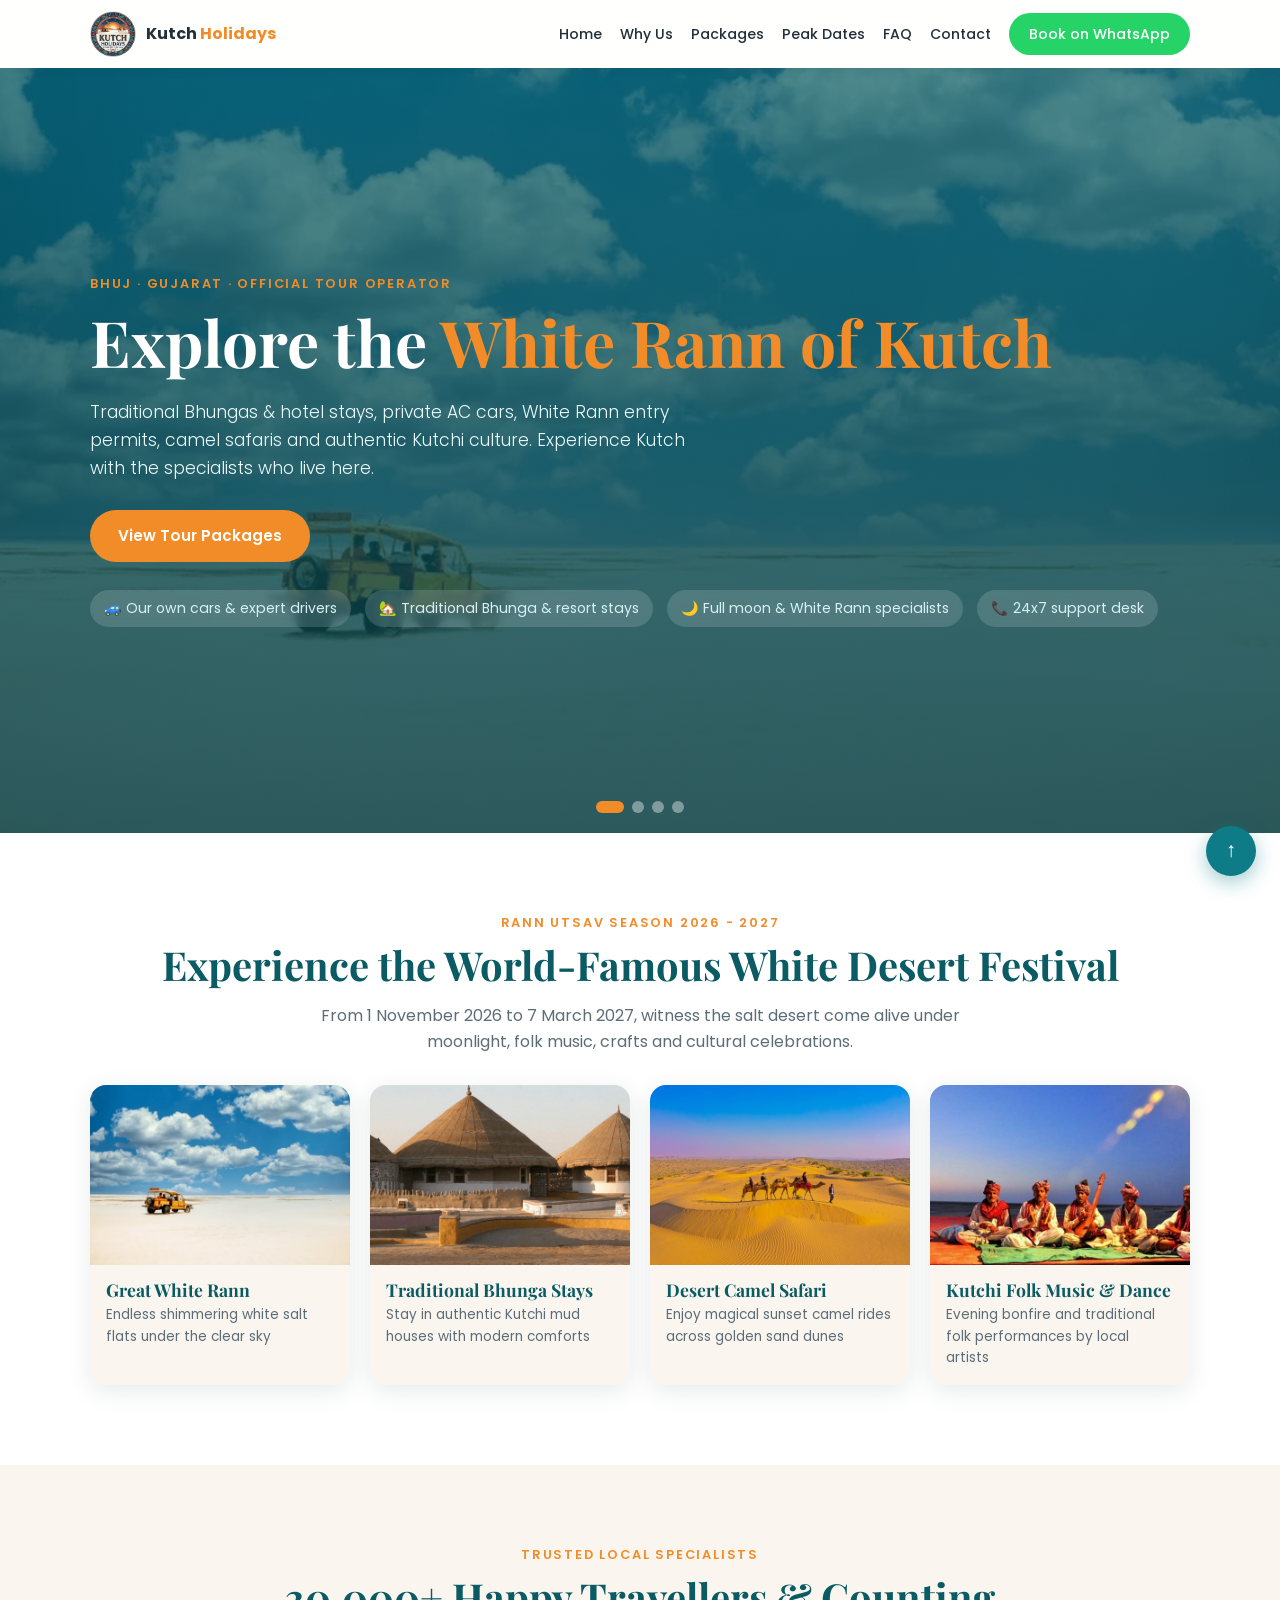
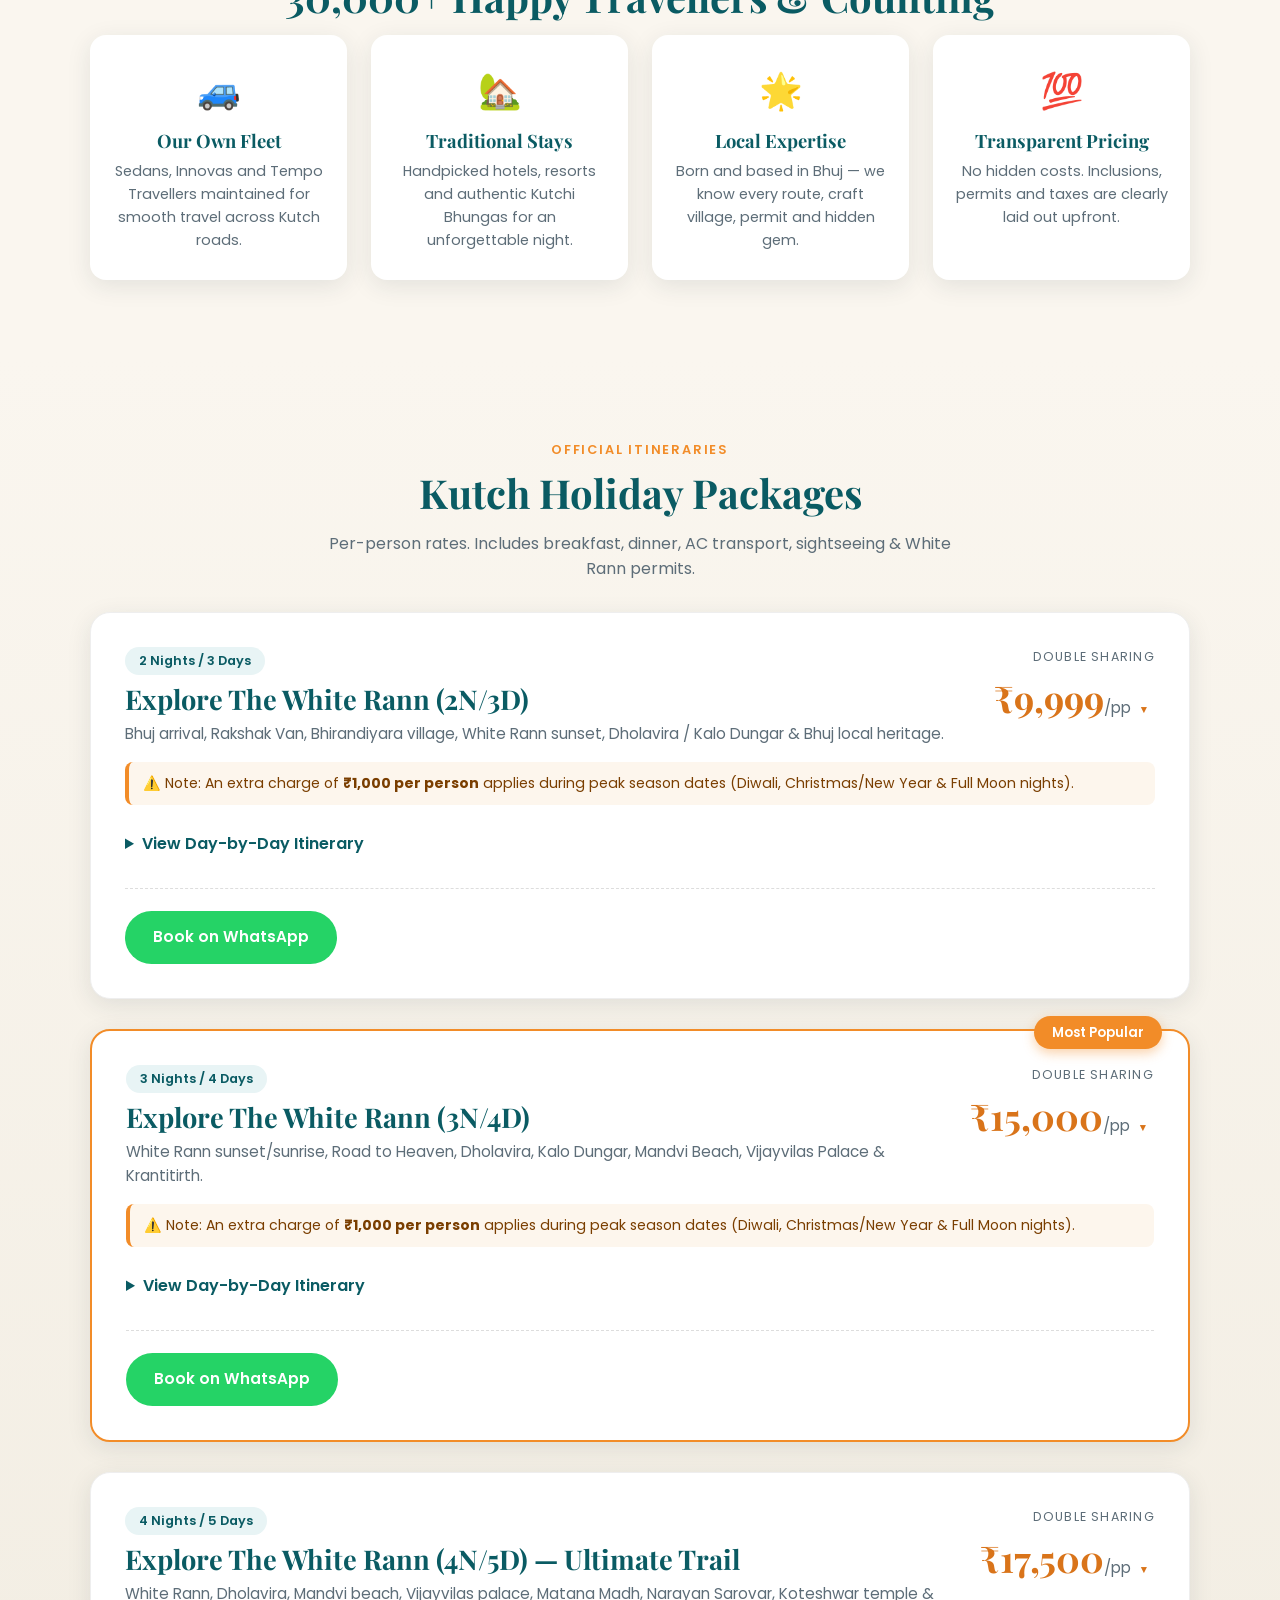
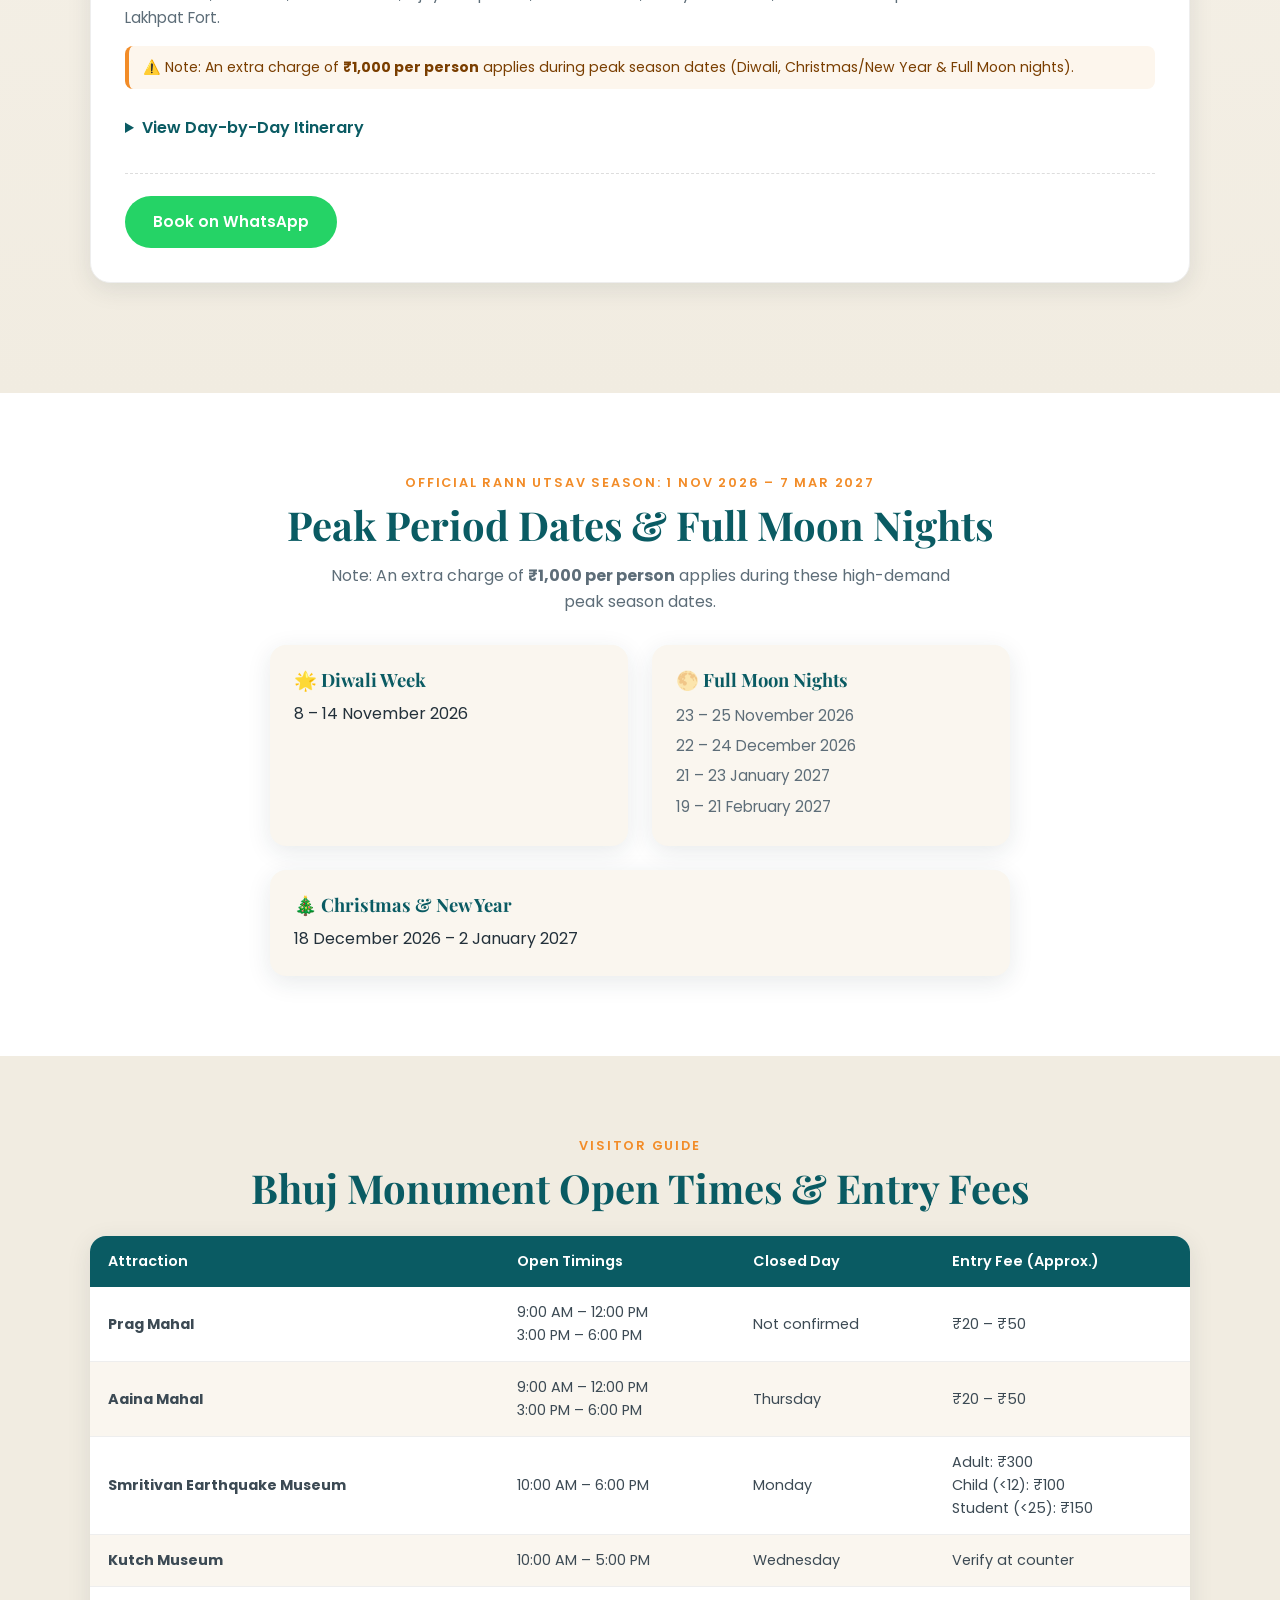
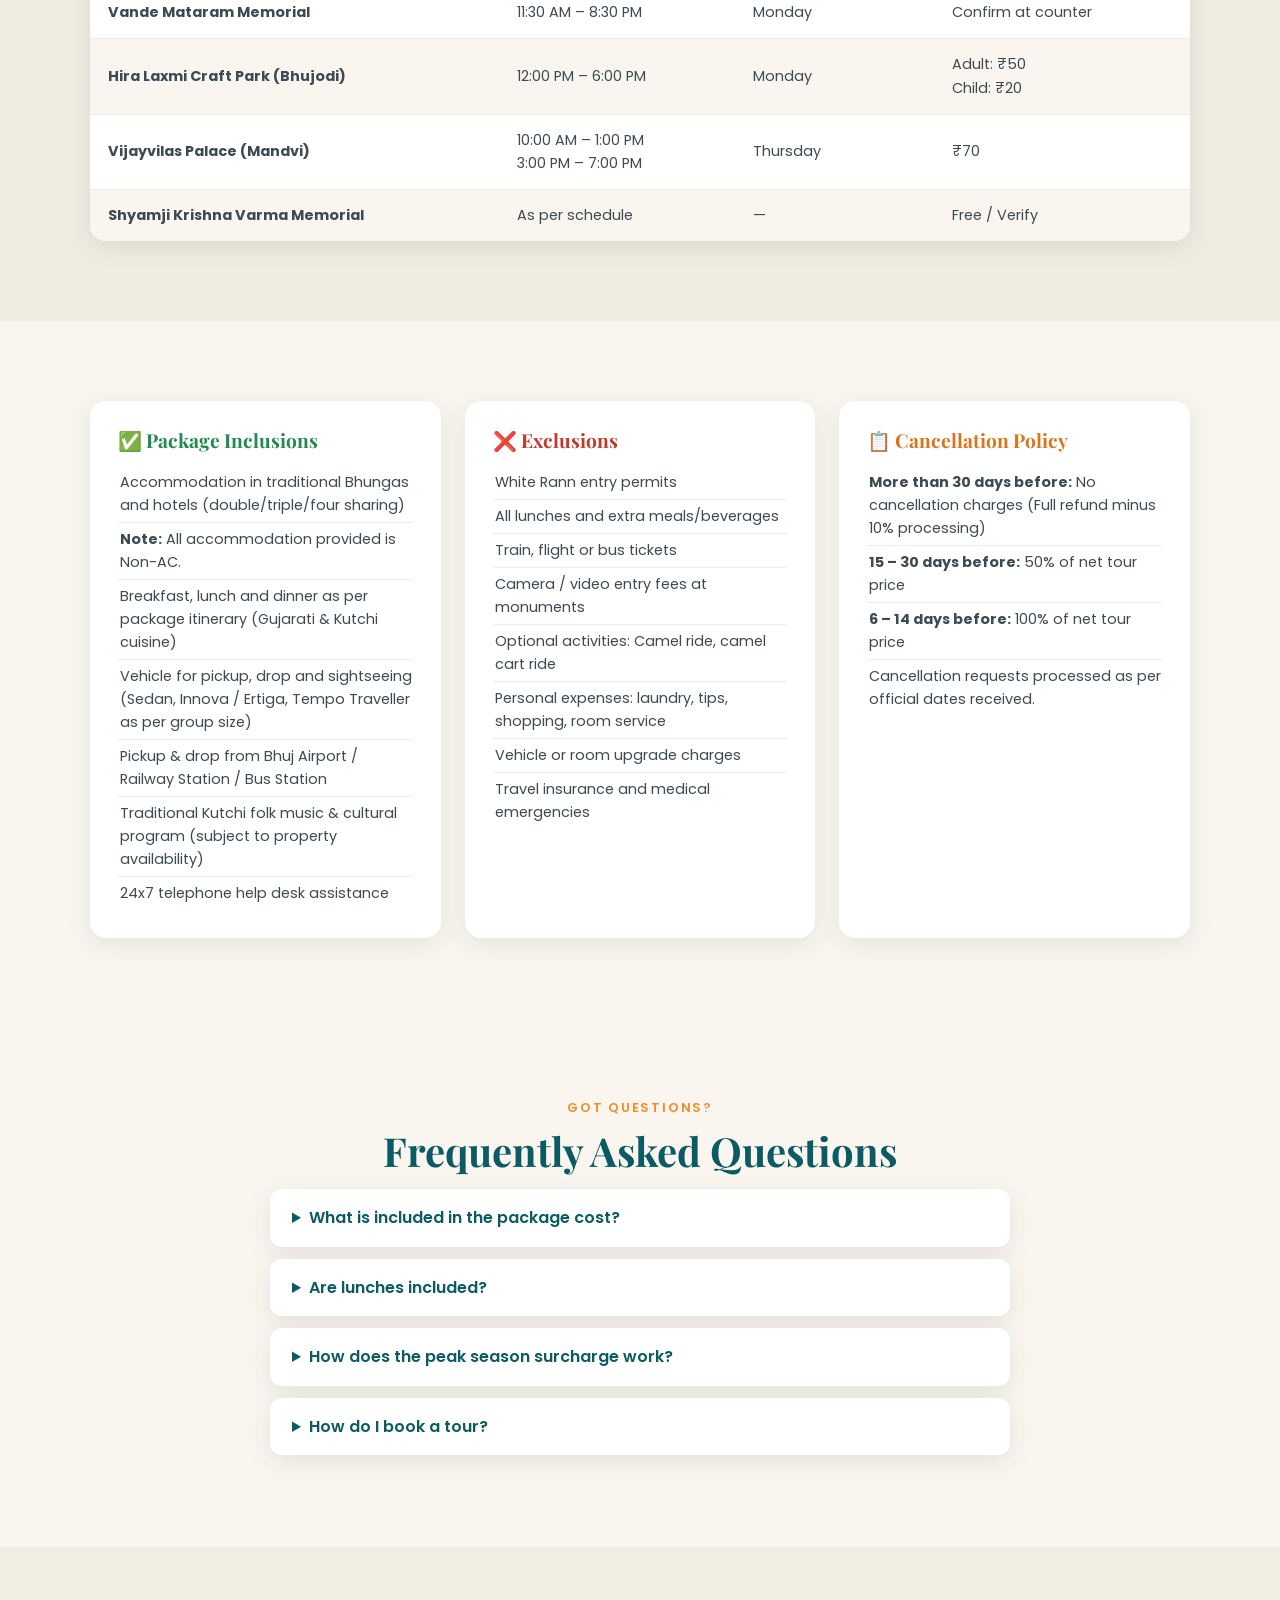
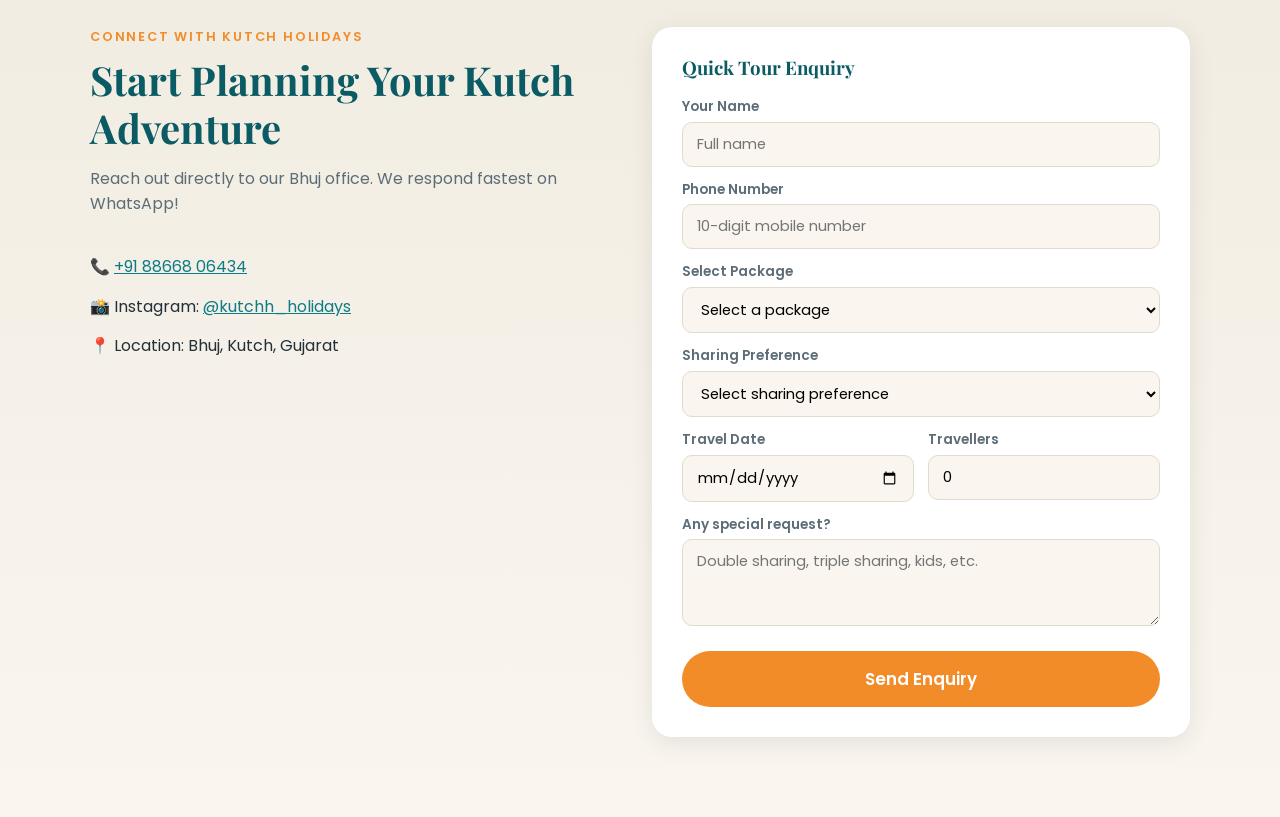
==== commit 2eb995d2: "Update index.html" ====
--- a/index.html
+++ b/index.html
@@ -440,7 +440,7 @@
   </div>
 </section>
 
-<!-- ============ FOOTER ============ -->
+<!-- ============ FOOTER ============ 
 <footer class="footer">
   <div class="container footer-inner">
     <div>
@@ -456,10 +456,10 @@
     </div>
     <p class="copyright">© 2026 Kutch Holidays · Bhuj, Gujarat</p>
   </div>
-</footer>
+</footer>-->
 
 <a class="up-float" href="#home" aria-label="Back to top">↑</a>
 
 <script src="script.js"></script>
 </body>
-</html>+</html>
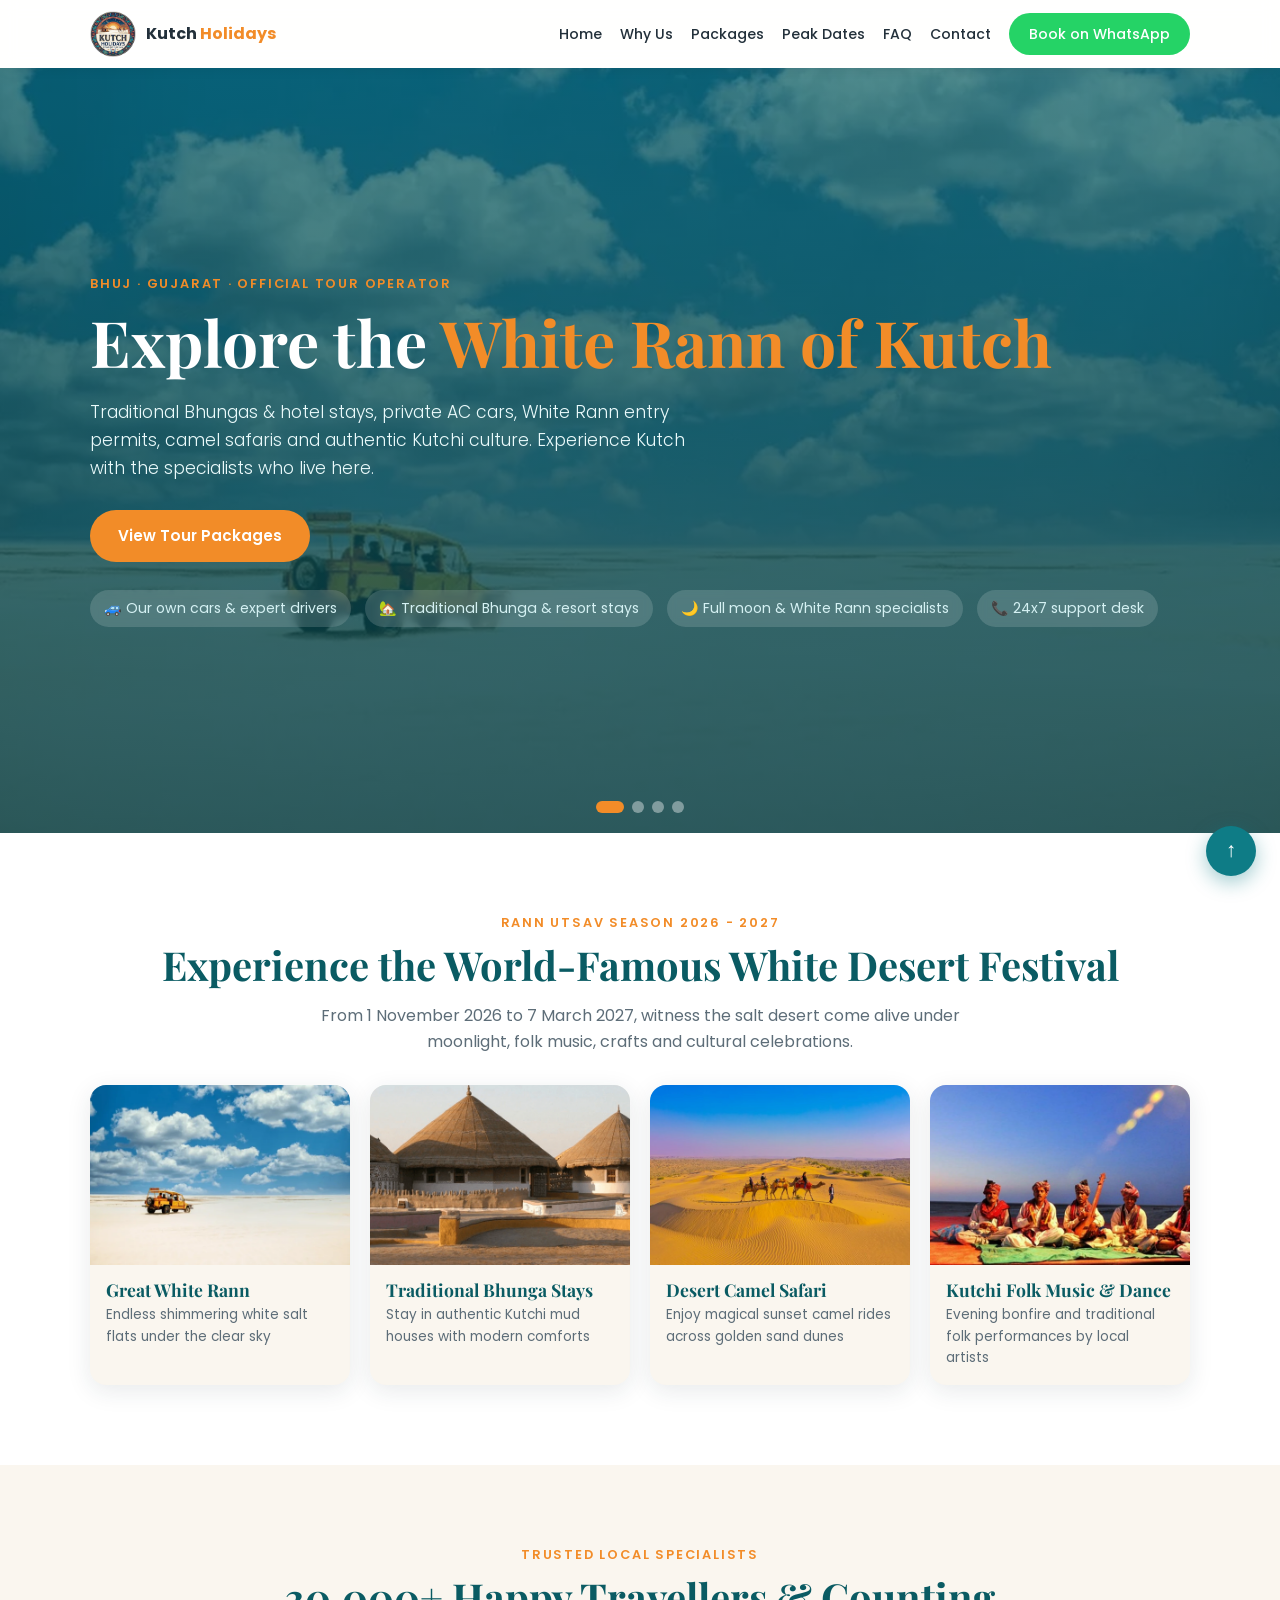
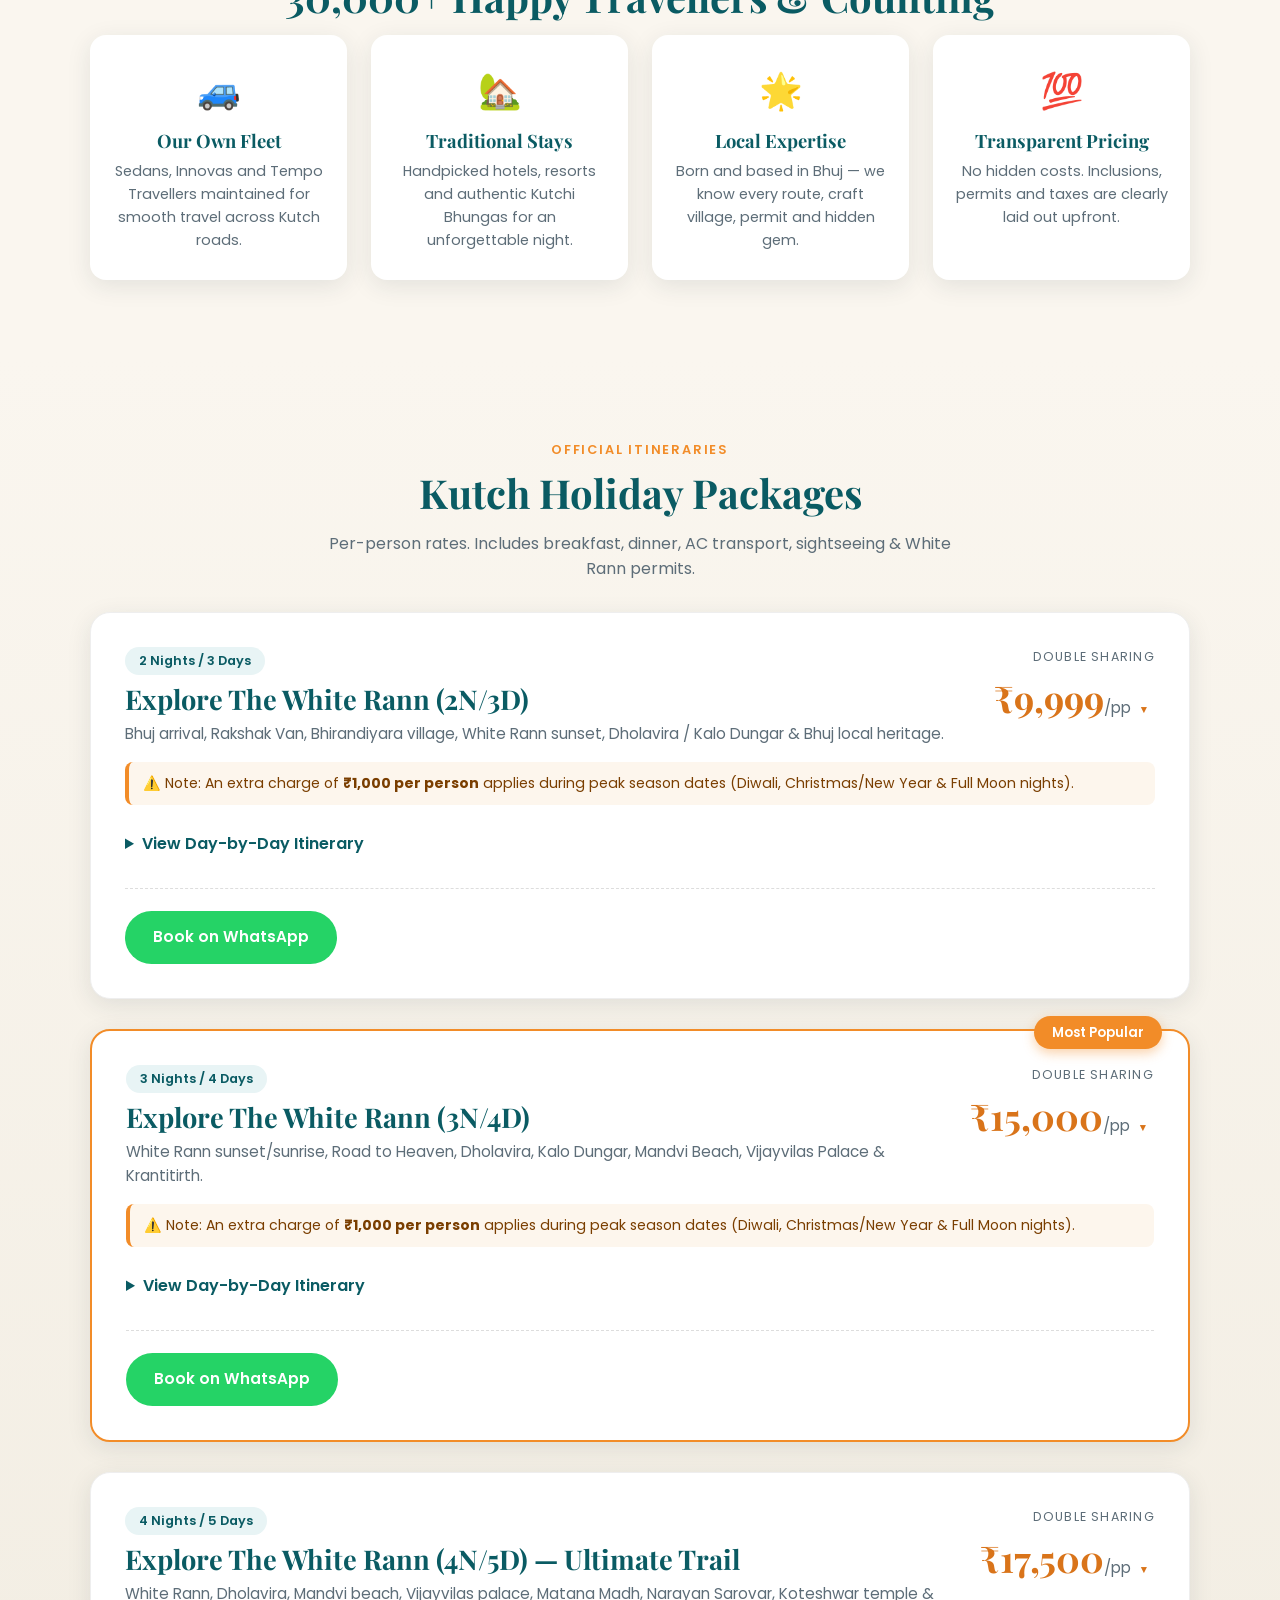
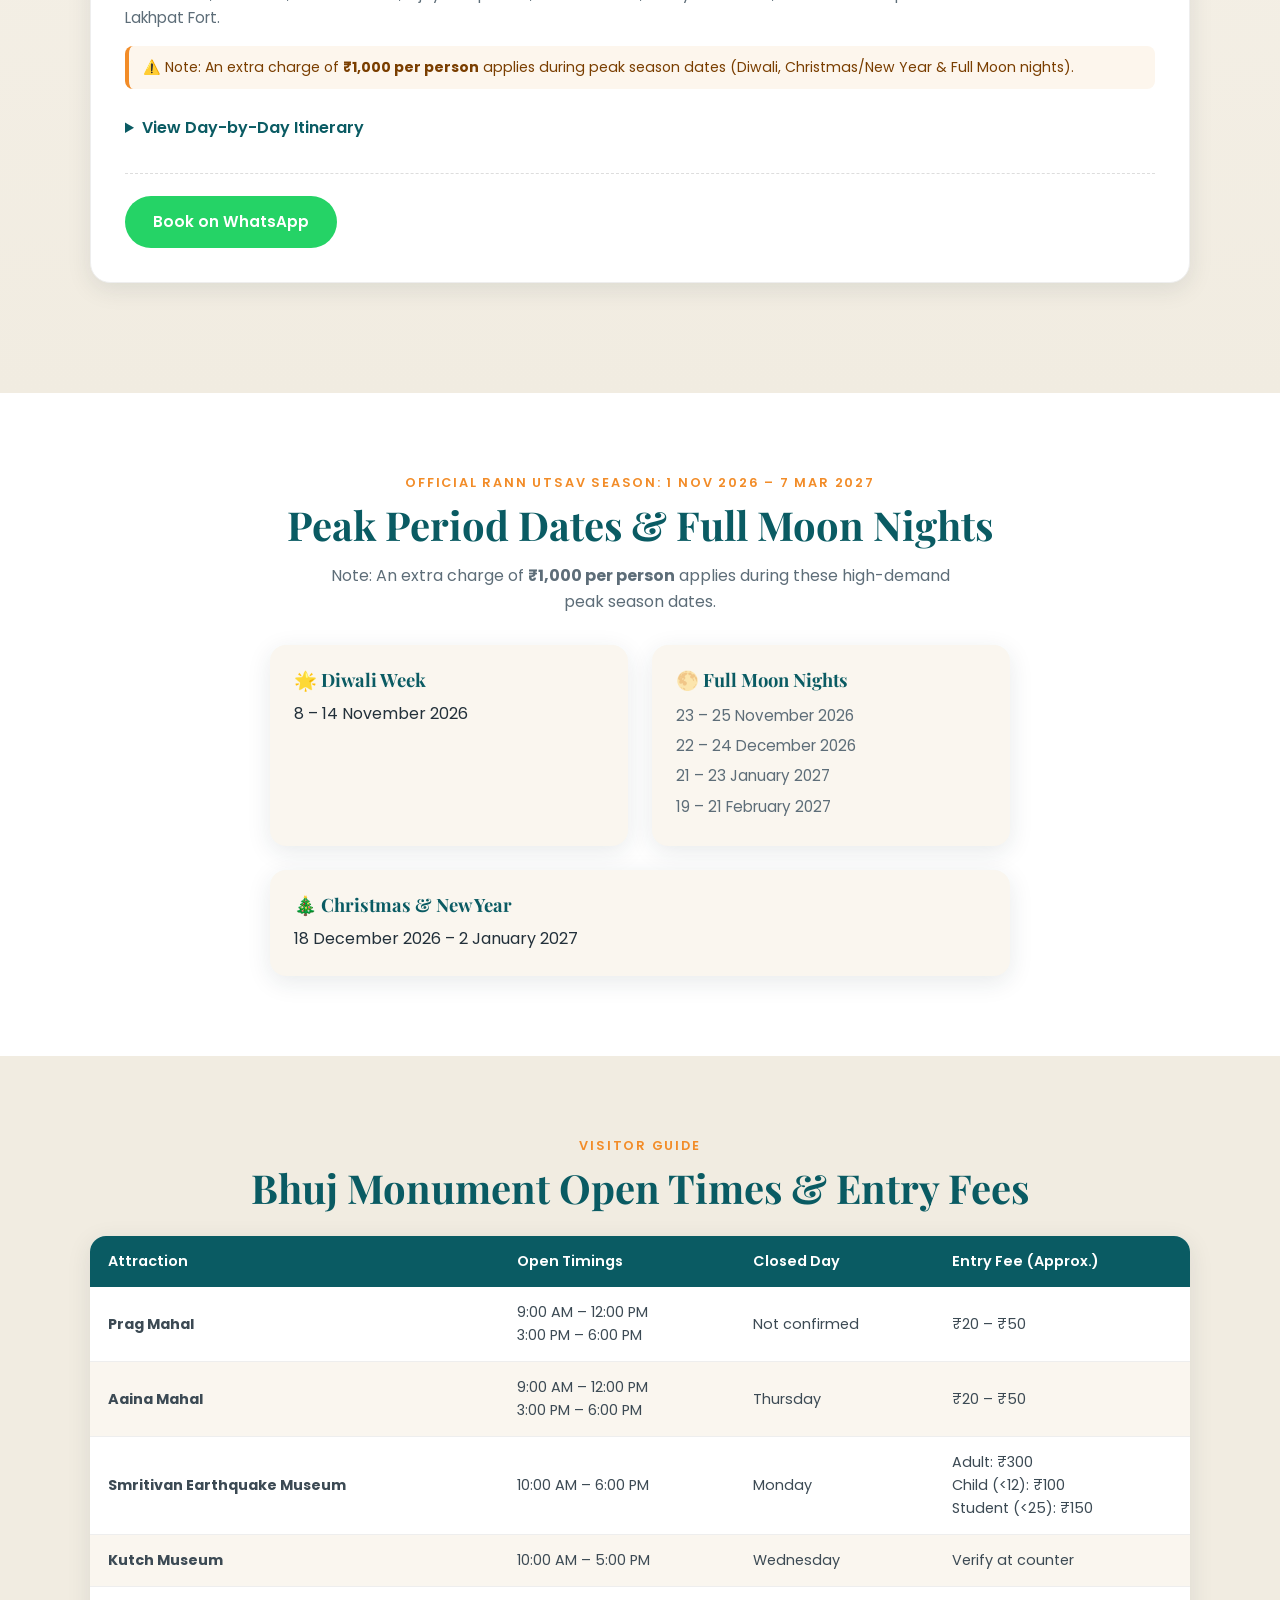
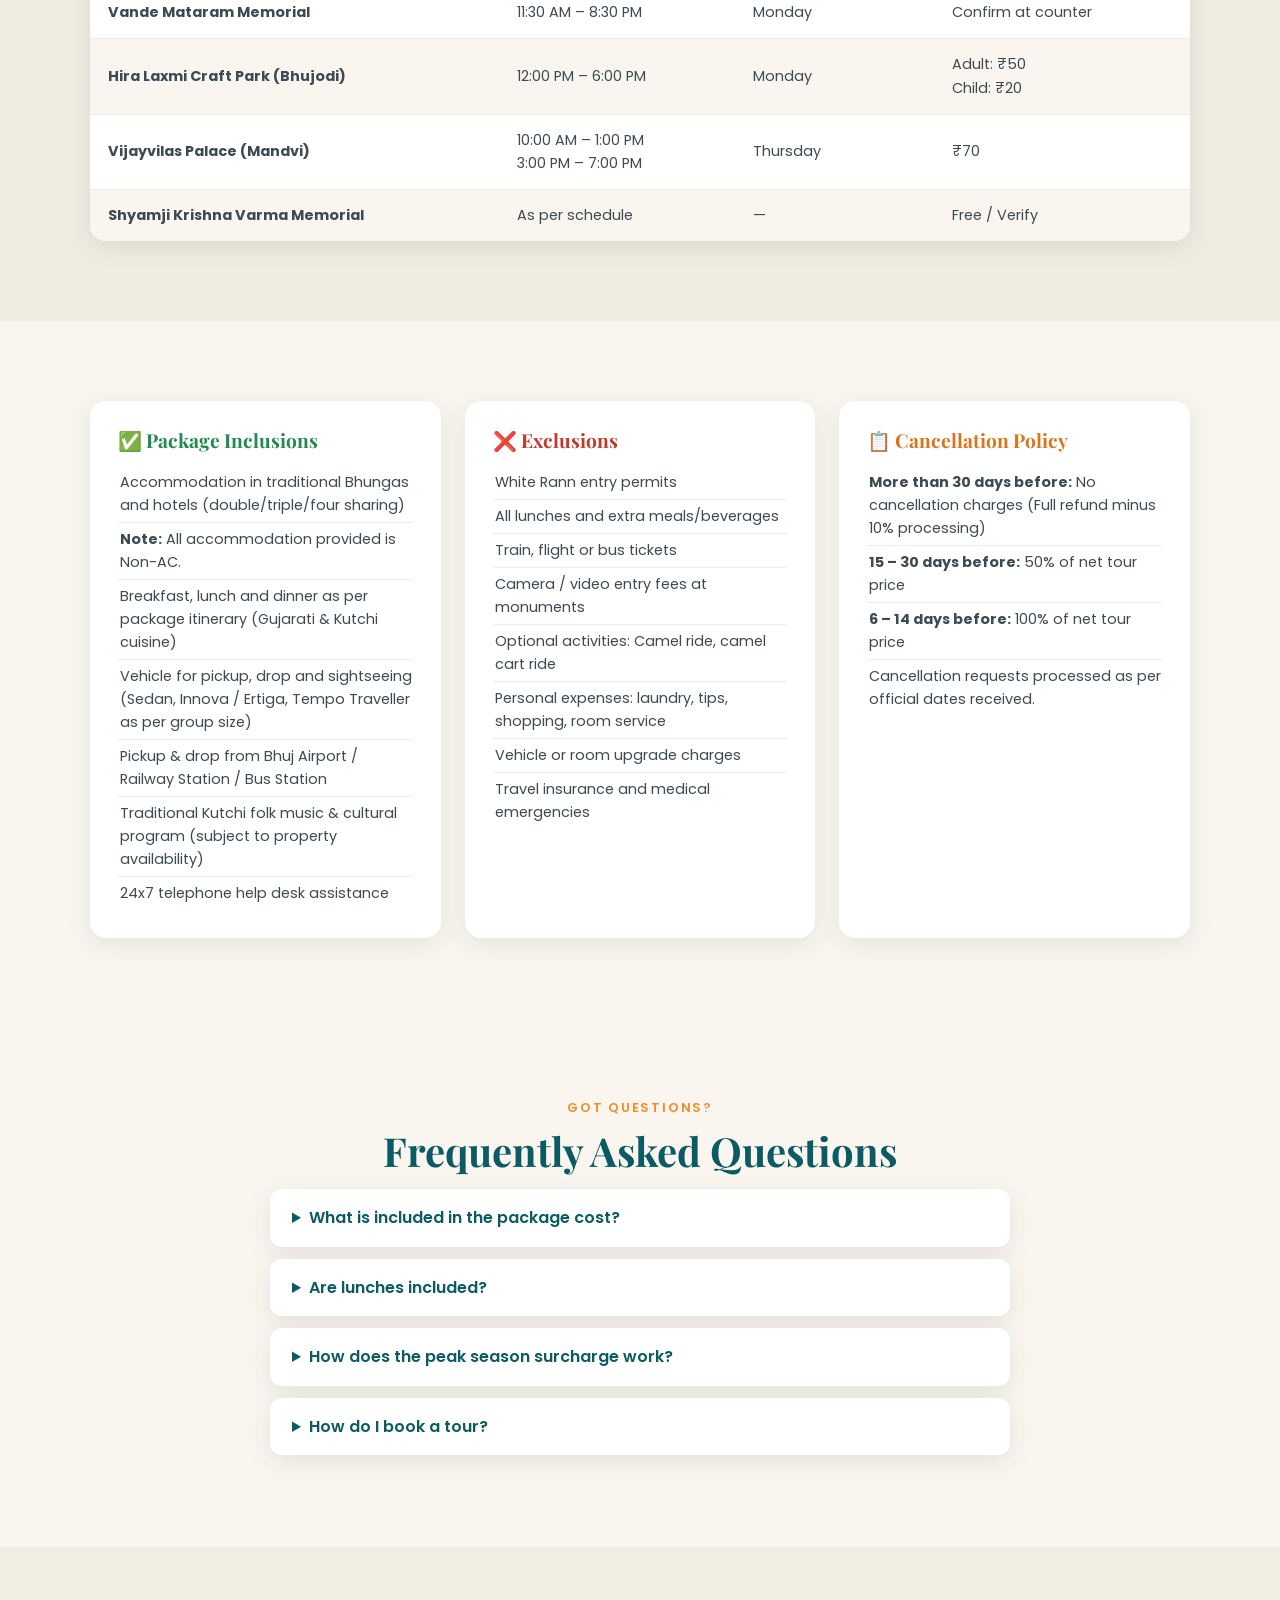
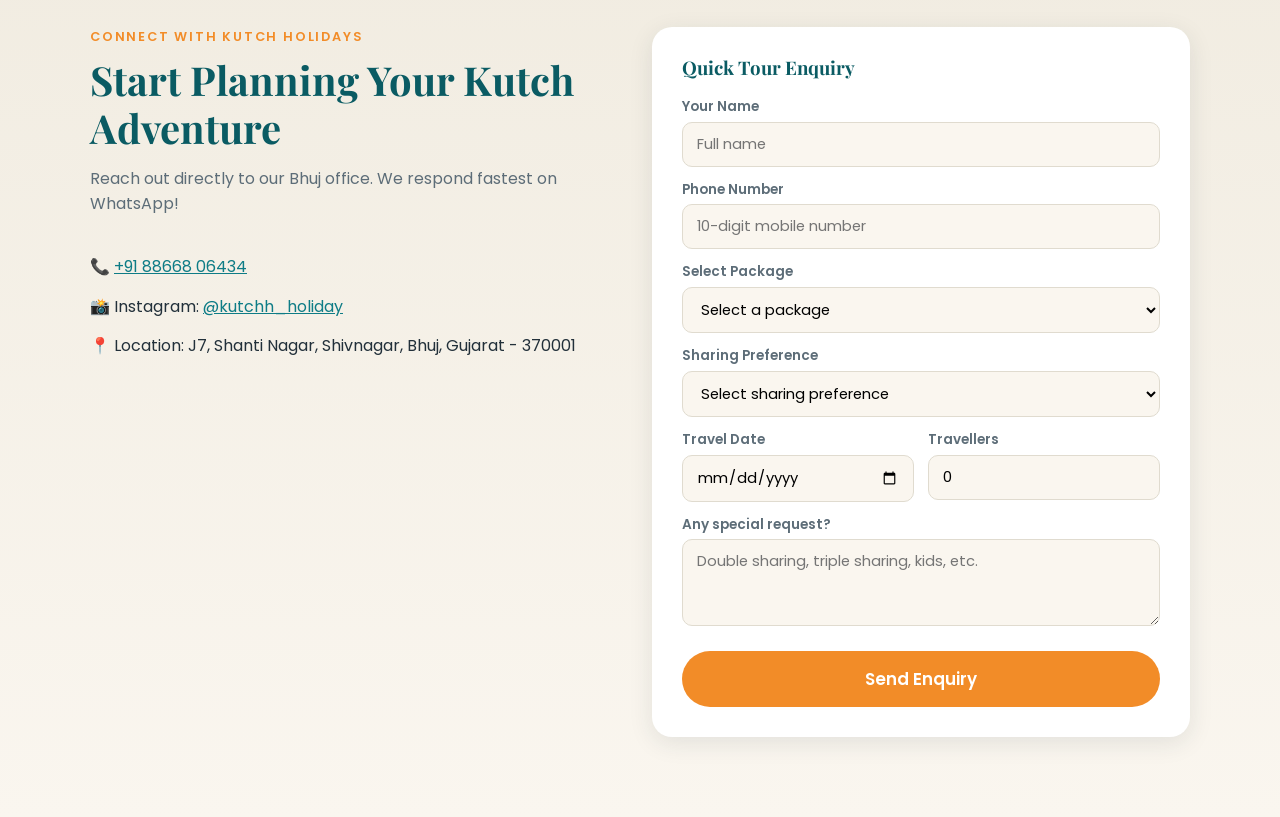
==== commit 080c68fc: "Update index.html" ====
--- a/index.html
+++ b/index.html
@@ -405,8 +405,8 @@
       <p class="lead">Reach out directly to our Bhuj office. We respond fastest on WhatsApp!</p>
       <ul class="contact-list">
         <li>📞 <a href="tel:+918866806434">+91 88668 06434</a></li>
-        <li>📸 Instagram: <a href="https://instagram.com/kutchh_holidays" target="_blank" rel="noopener">@kutchh_holidays</a></li>
-        <li>📍 Location: Bhuj, Kutch, Gujarat</li>
+        <li>📸 Instagram: <a href="https://www.instagram.com/kutchh_holiday" target="_blank" rel="noopener">@kutchh_holiday</a></li>
+        <li>📍 Location: J7, Shanti Nagar, Shivnagar, Bhuj, Gujarat - 370001</li>
       </ul>
     </div>
     <form class="enquiry-form" id="enquiryForm" action="https://formspree.io/f/YOUR_FORM_ID" method="POST">
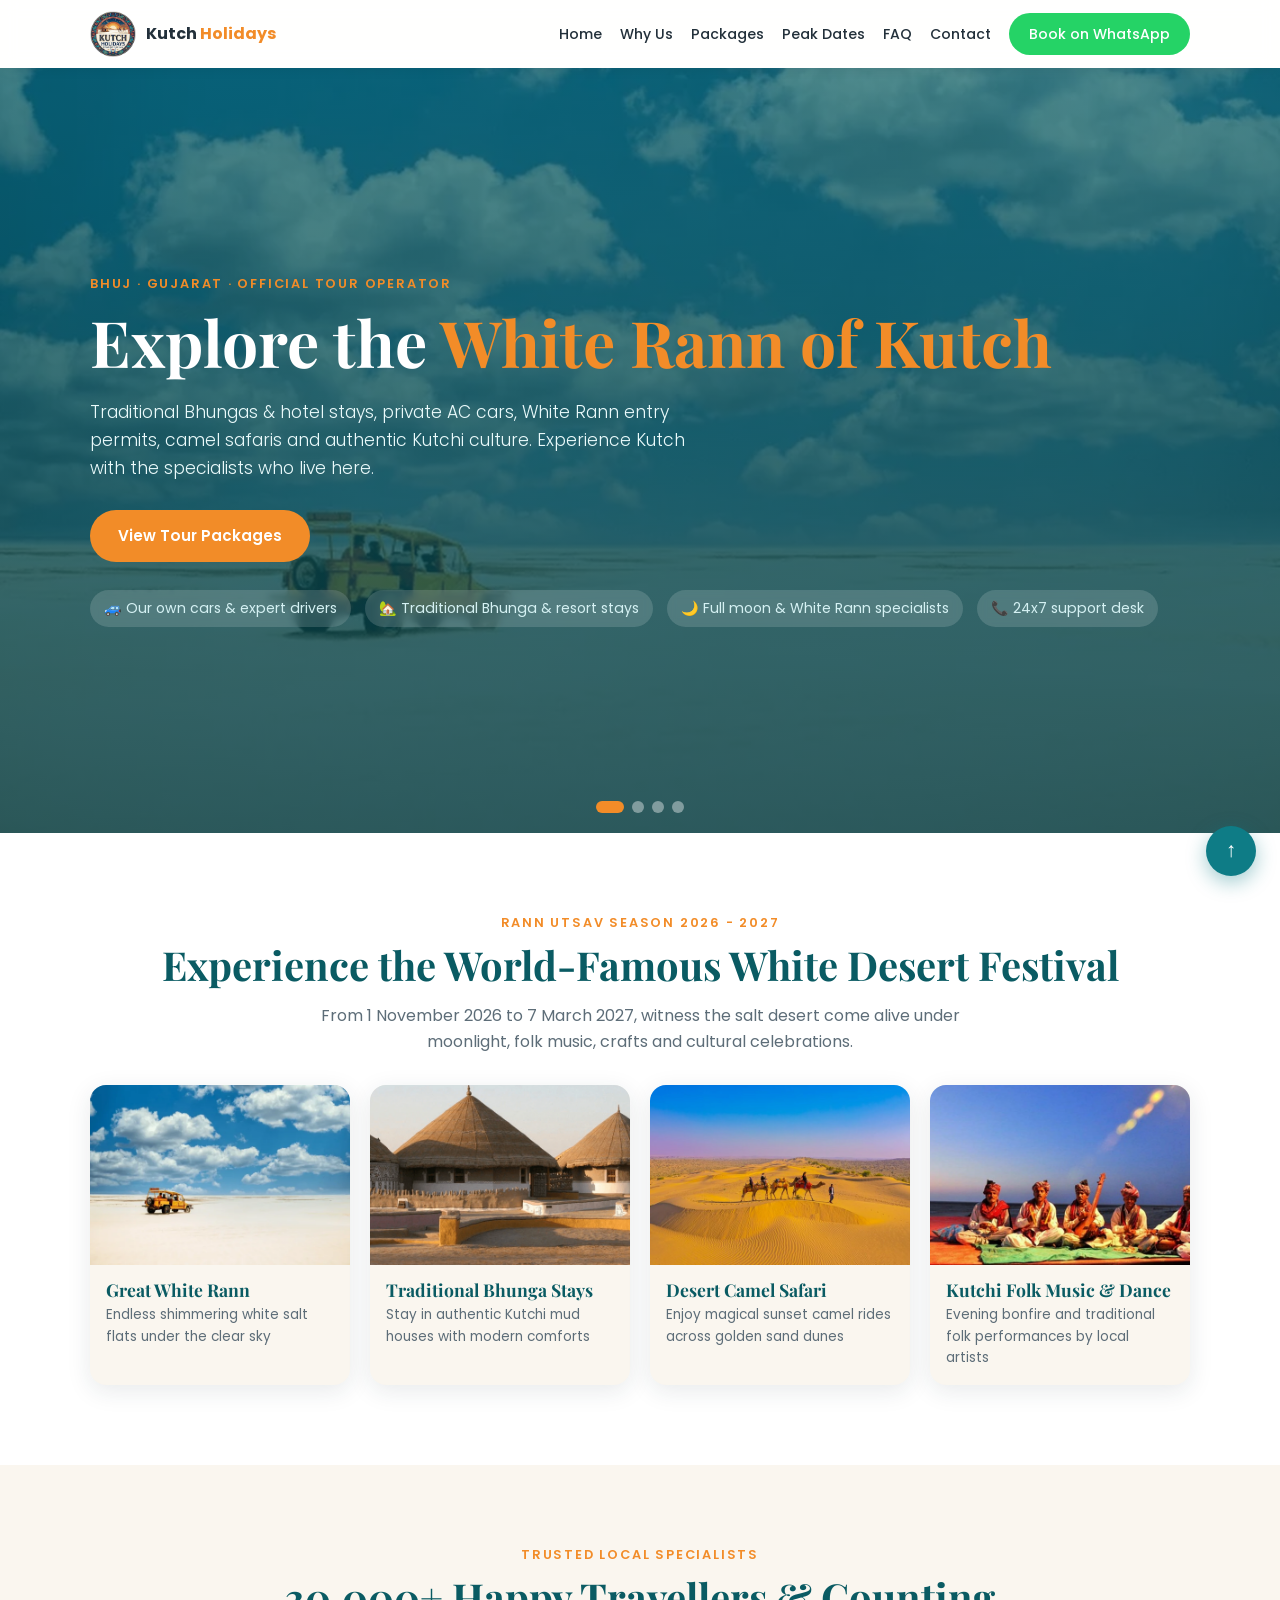
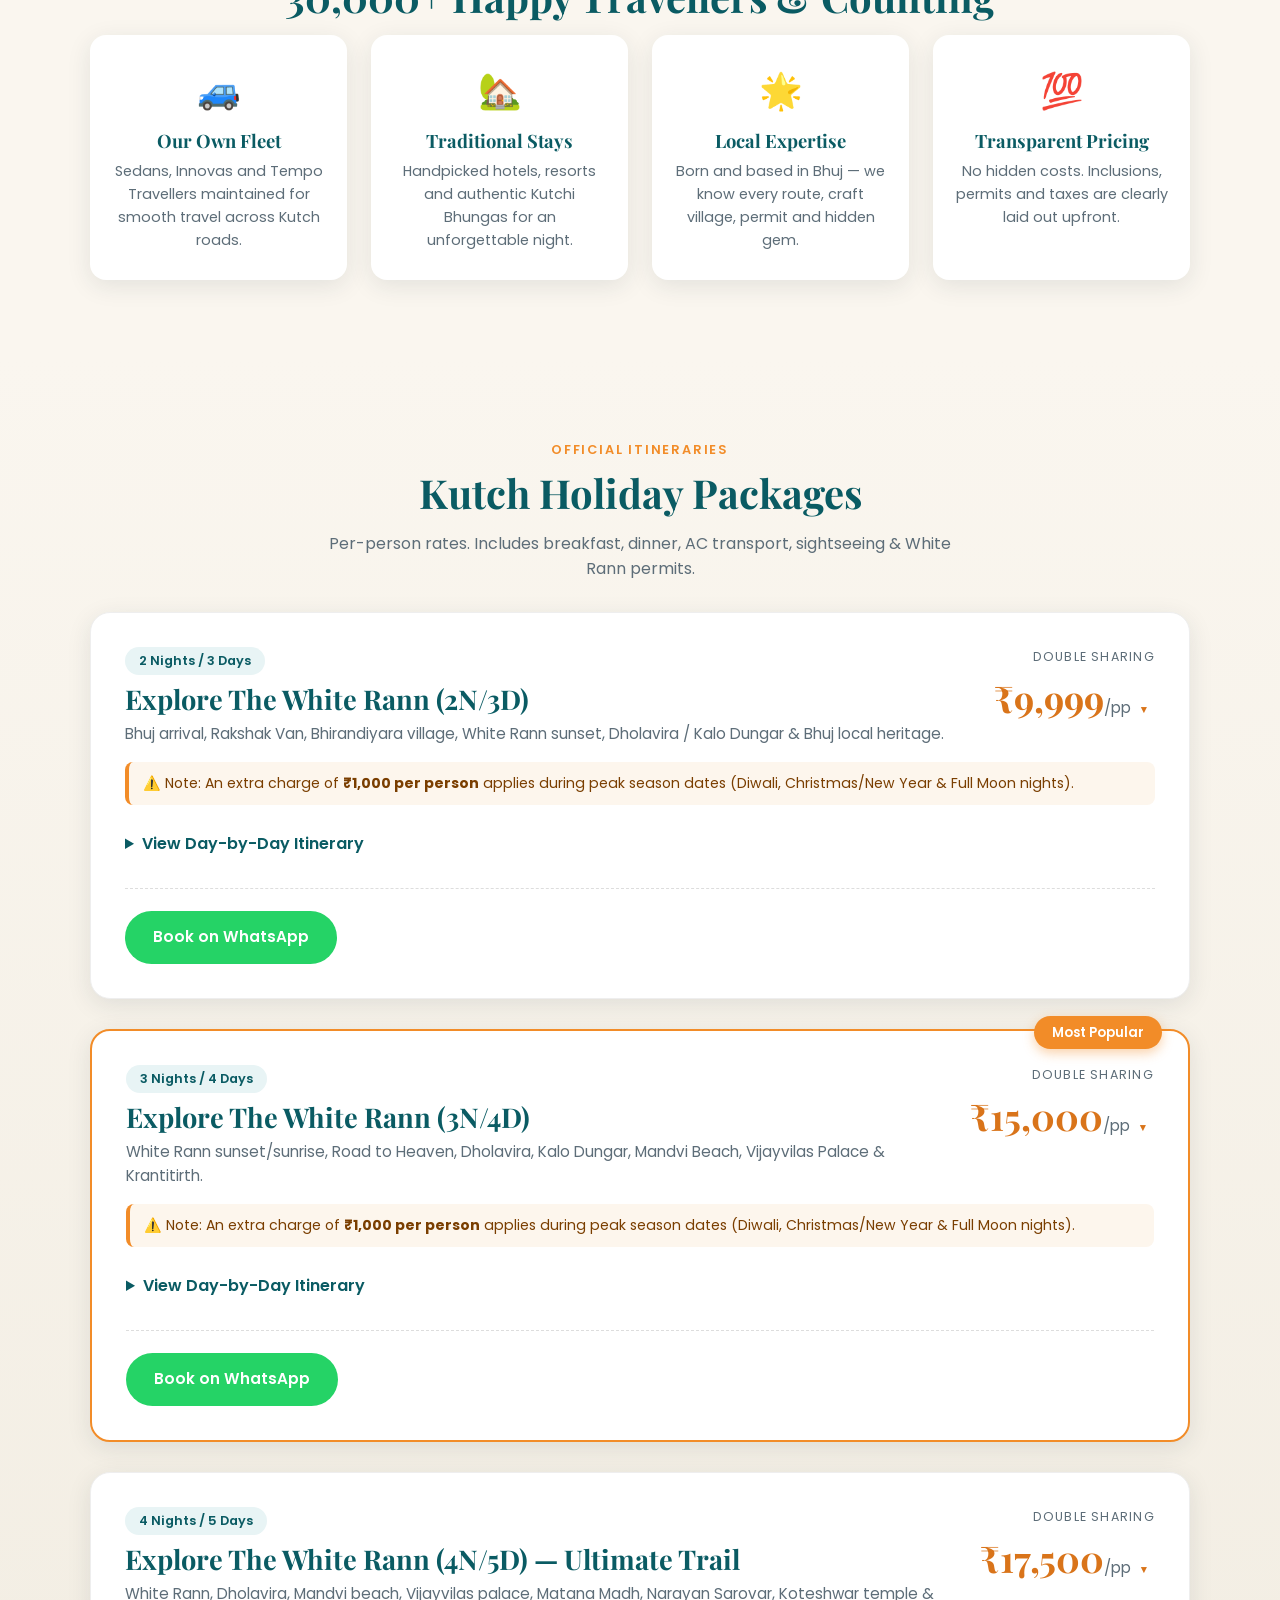
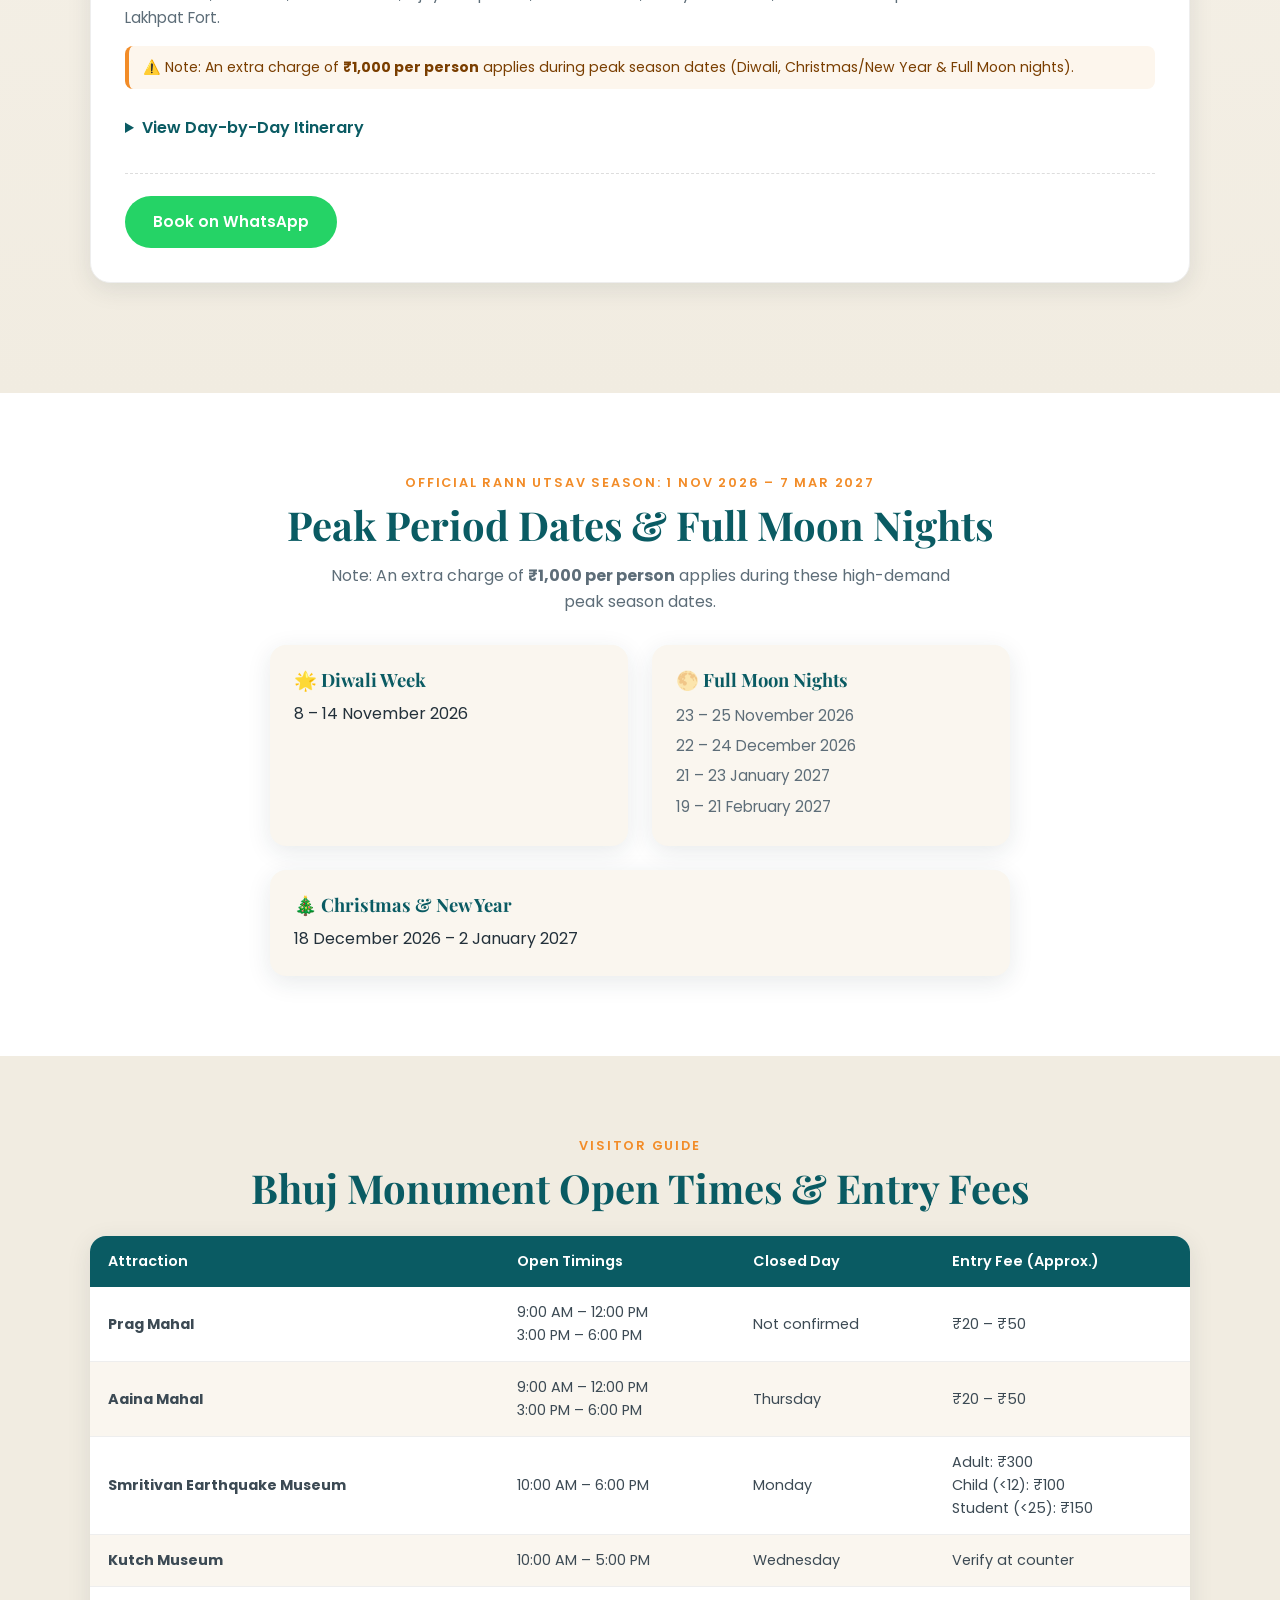
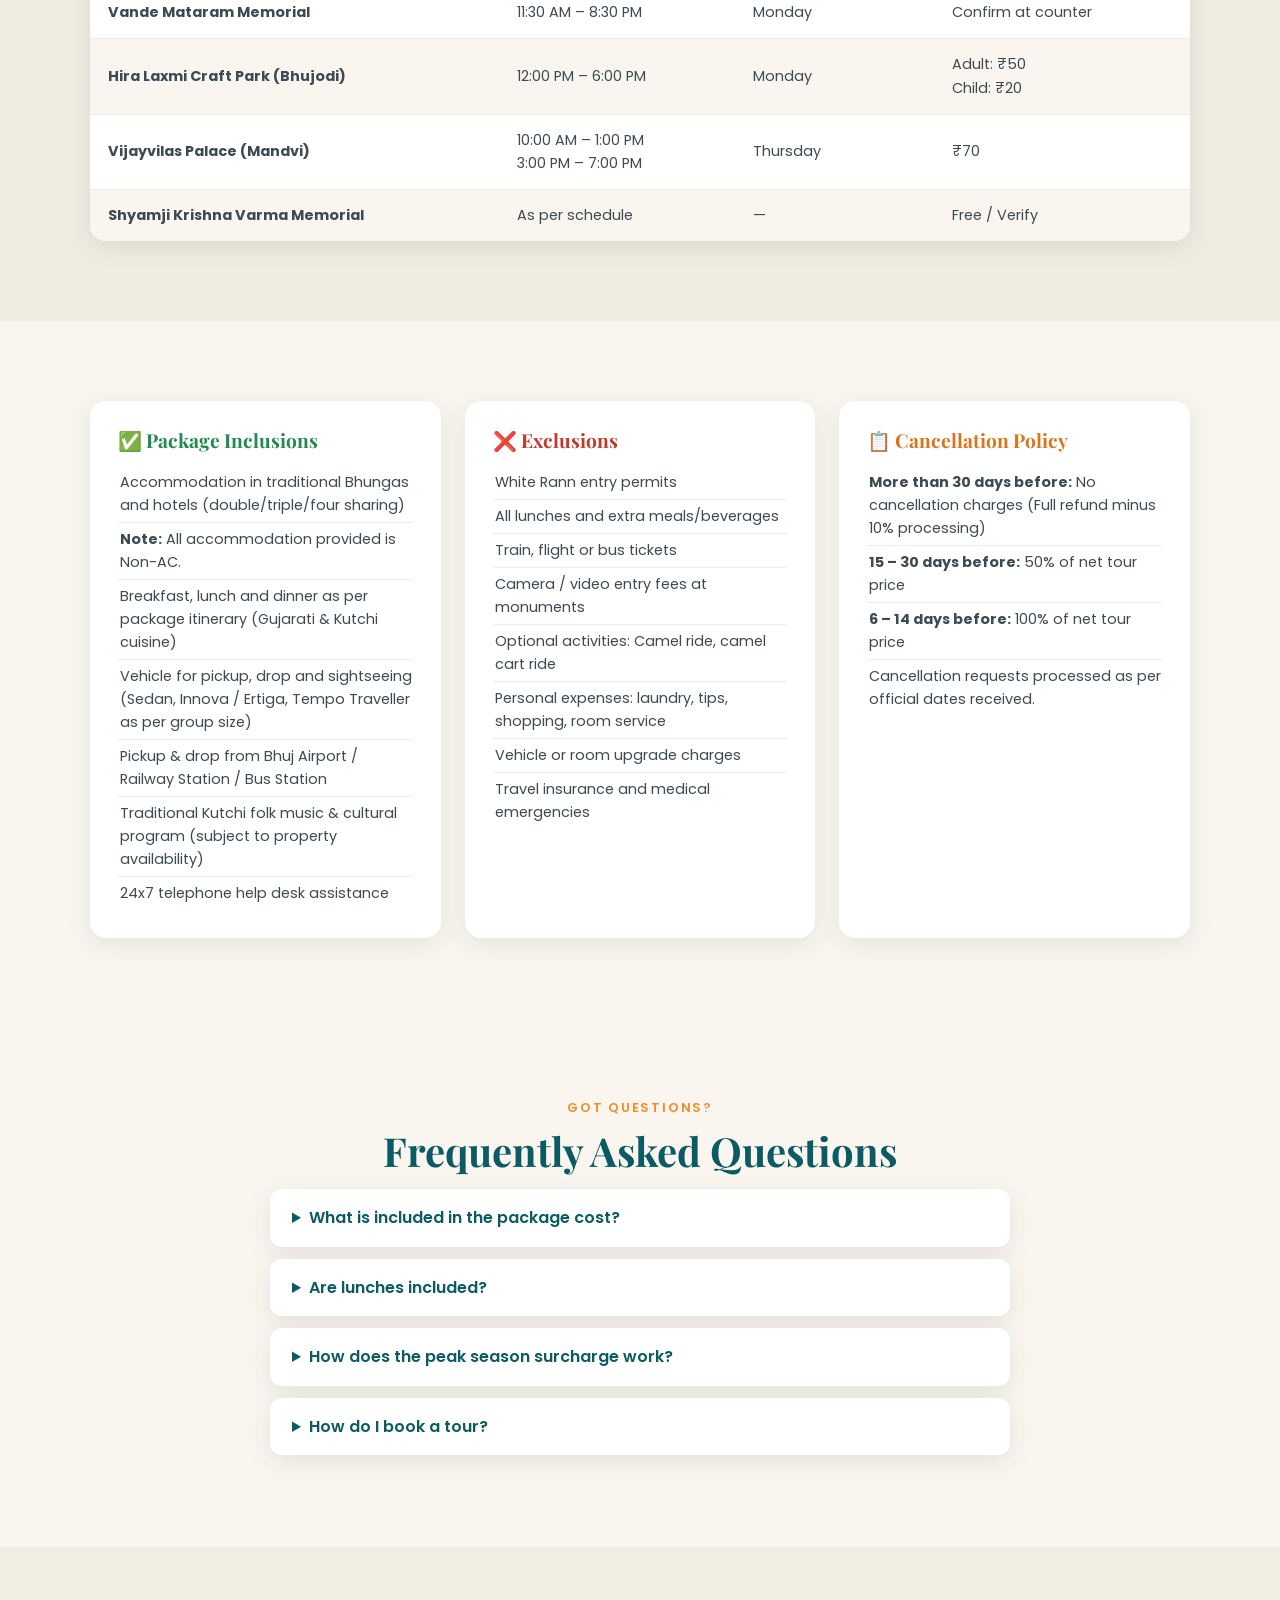
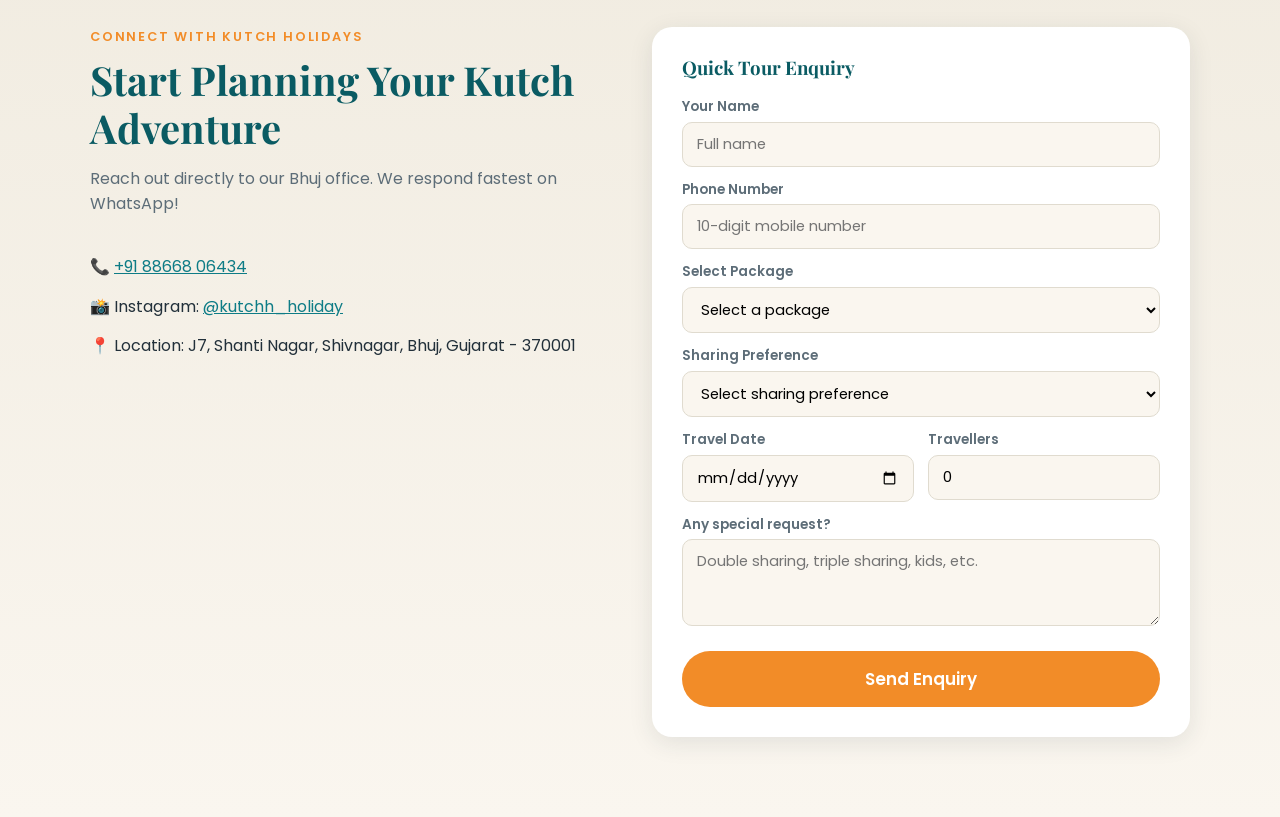
==== commit 8bd371b8: "Update index.html" ====
--- a/index.html
+++ b/index.html
@@ -3,7 +3,7 @@
 <head>
 <meta charset="UTF-8">
 <meta name="viewport" content="width=device-width, initial-scale=1.0">
-<title>Kutch Holidays — Explore the Magic of Kutch | Bhuj, Gujarat</title>
+<title>Kutch Holidays — Explore the Magic of Kutch</title>
 <meta name="description" content="Official Kutch Holidays tour packages in Bhuj, Gujarat. 2N/3D, 3N/4D and 4N/5D trips to the Great White Rann, Rann Utsav, Dholavira, Kalo Dungar, Mandvi & craft villages.">
 <link rel="preconnect" href="https://fonts.googleapis.com">
 <link rel="preconnect" href="https://fonts.gstatic.com" crossorigin>
